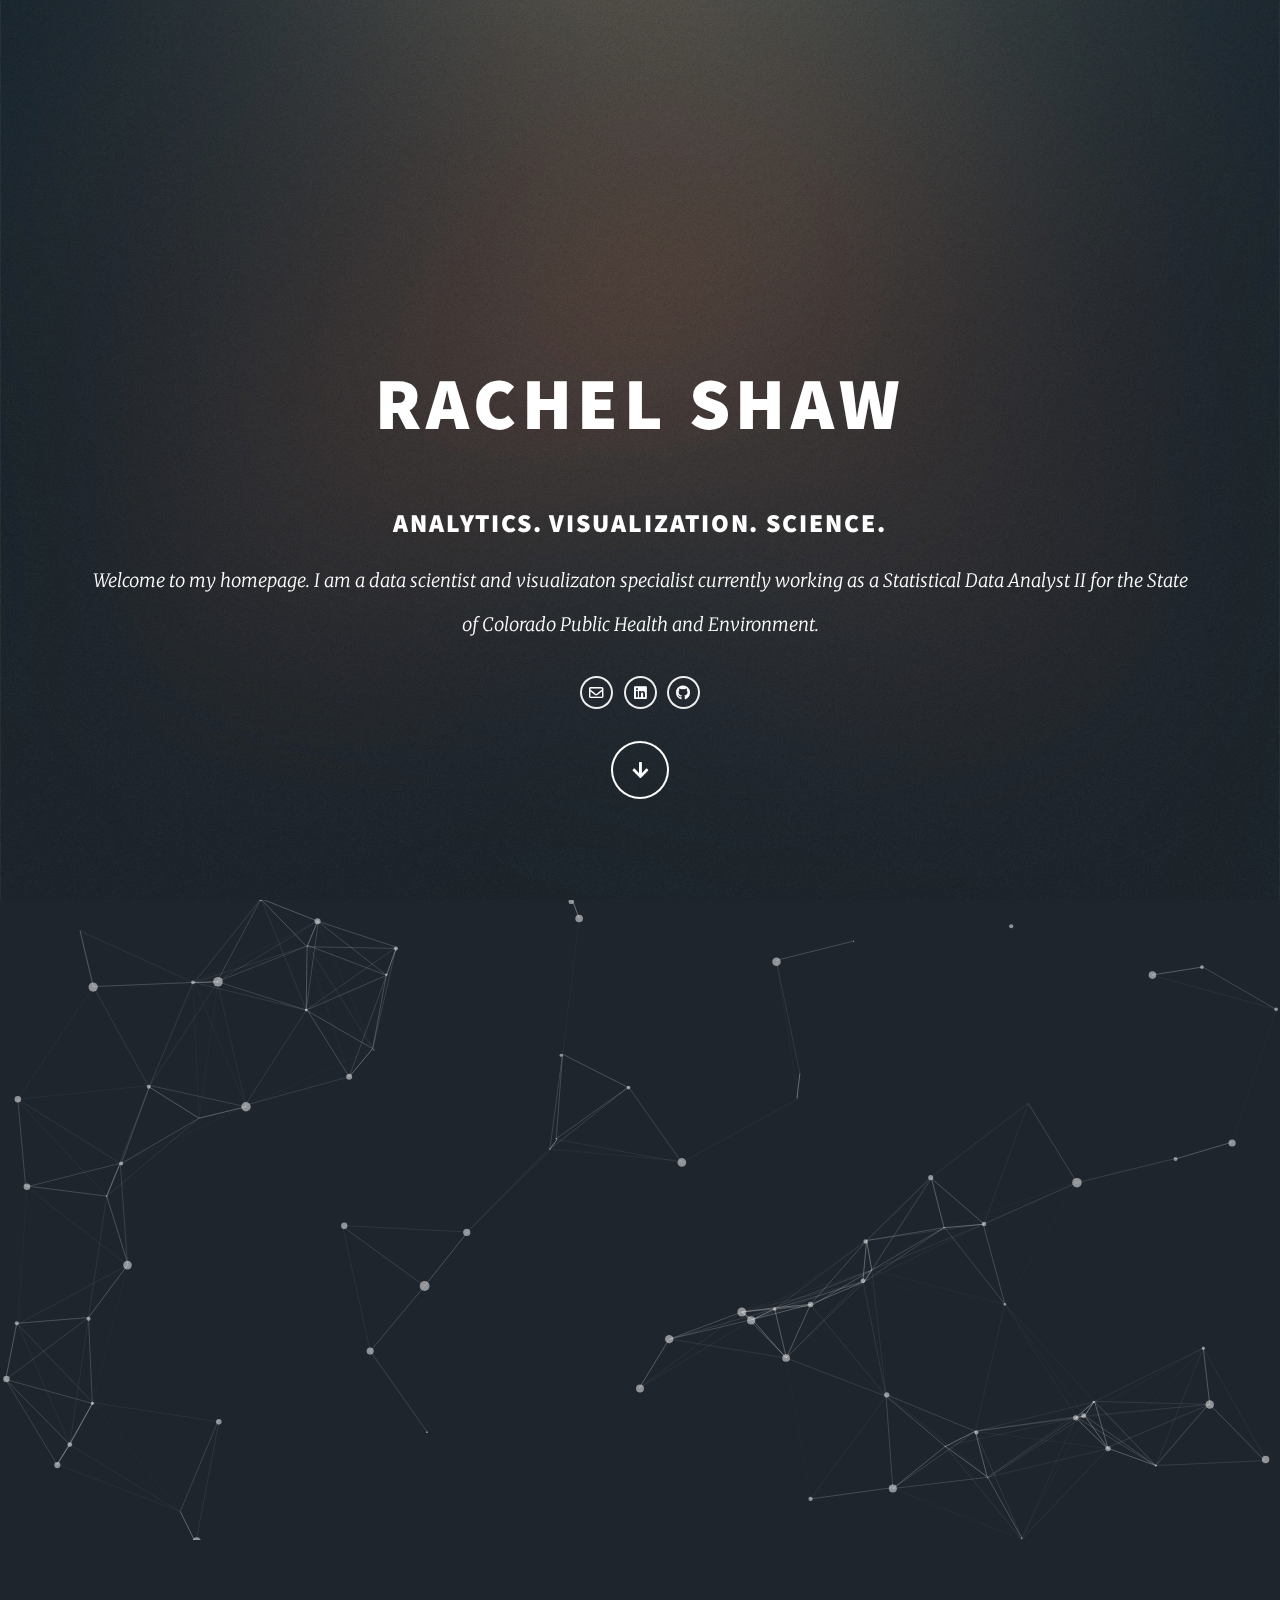
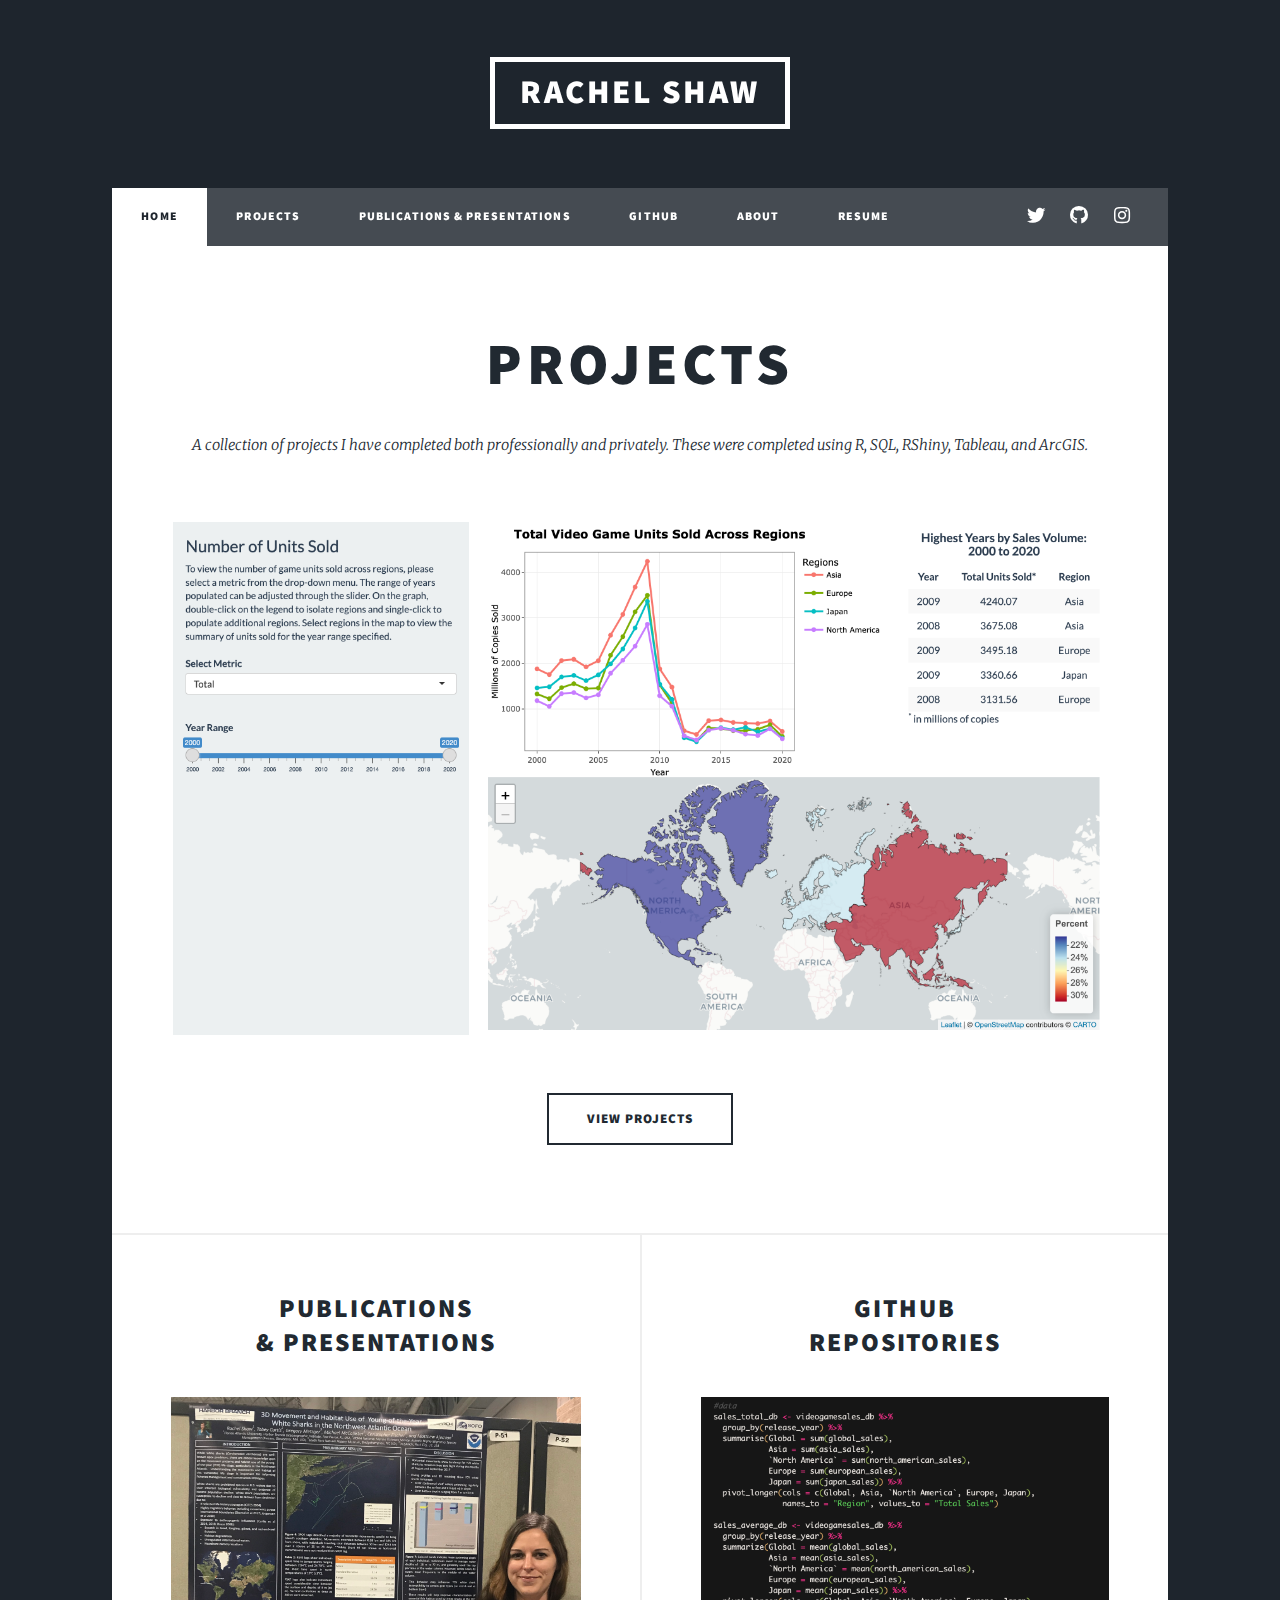
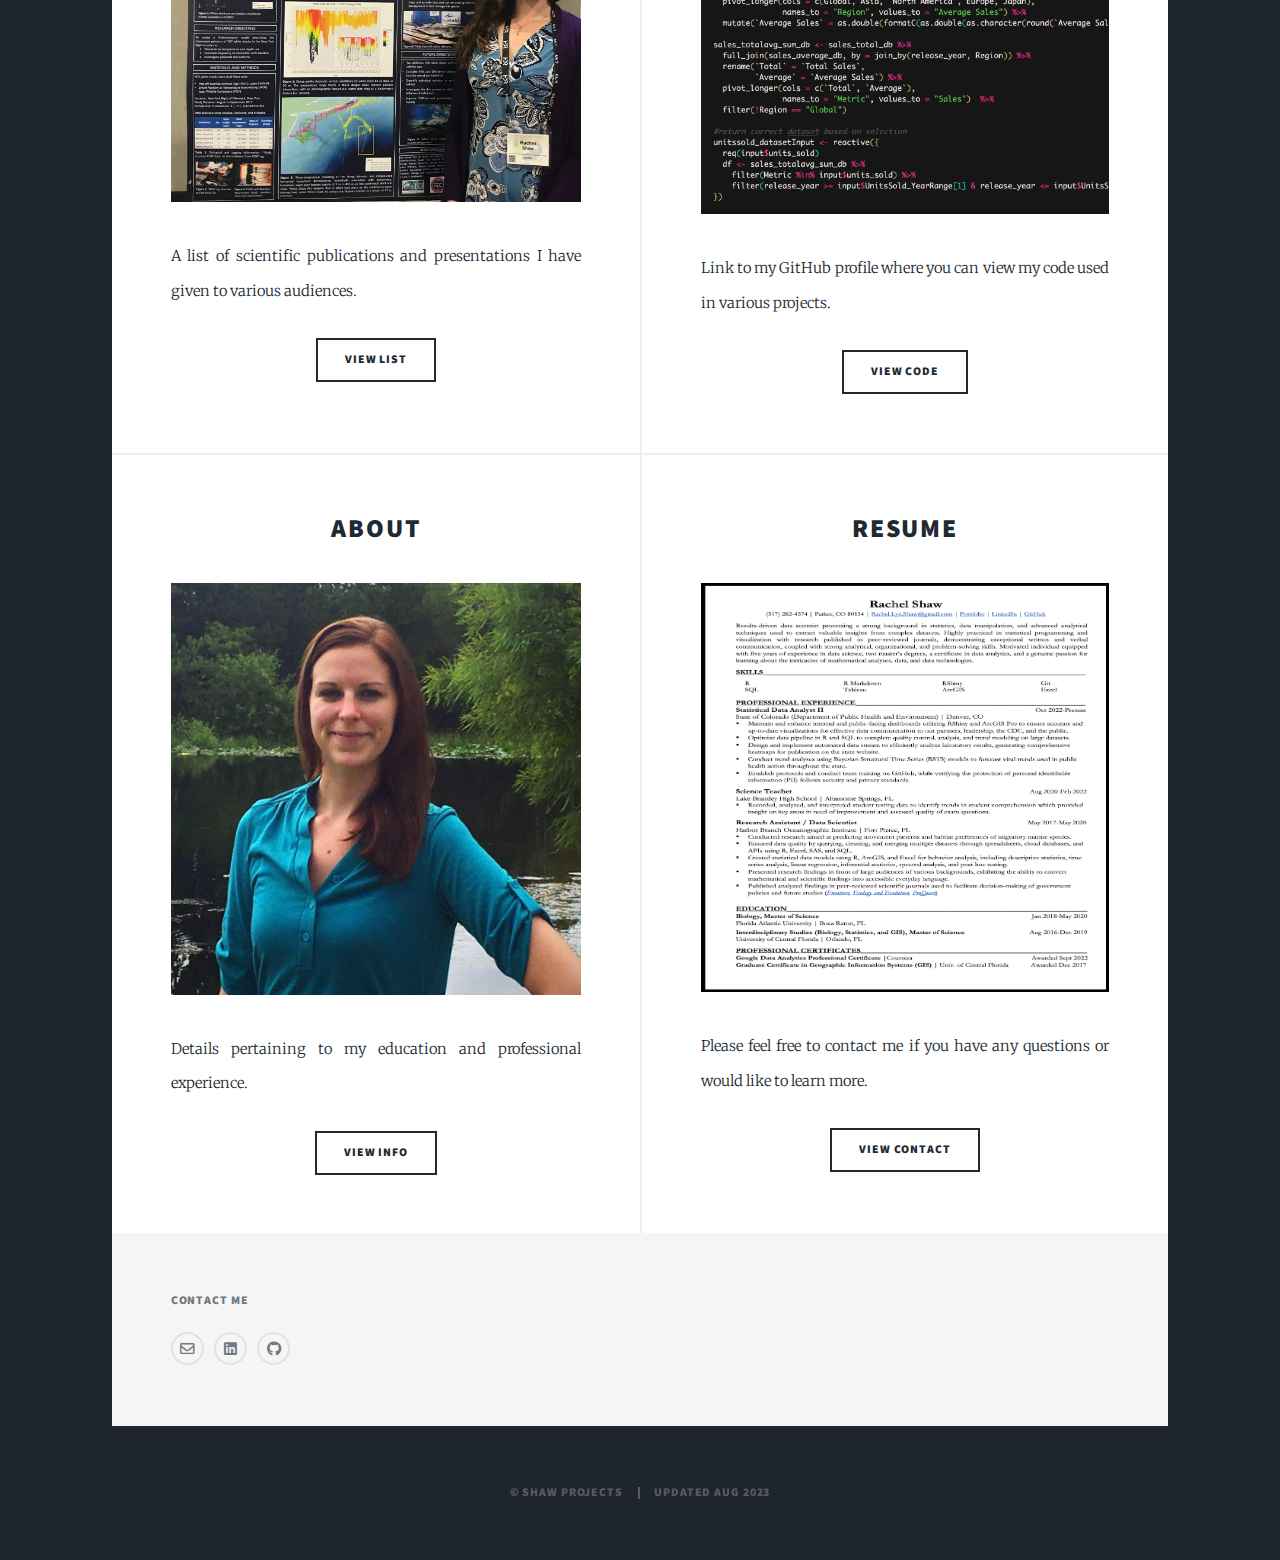
==== index.html @ 520d94f5 "added projects page" ====
<!DOCTYPE HTML>
<!--
	Template used: 
	Massively by HTML5 UP
	html5up.net | @ajlkn
	Free for personal and commercial use under the CCA 3.0 license (html5up.net/license)
-->
<html>
	<head>
		<title>Shaw Projects Home</title>
		<meta charset="utf-8" />
		<meta name="viewport" content="width=device-width, initial-scale=1, user-scalable=no" />
		<link rel="stylesheet" href="assets/css/main.css" />
		<!-- <link rel="stylesheet" href="assets/css/style.css">  -->
		<noscript><link rel="stylesheet" href="assets/css/noscript.css" /></noscript>
	</head>
	<body class="is-preload">

		<!-- Wrapper -->
			<div id="wrapper" class="fade-in">

				<!-- Intro -->
				<!-- <header class="masthead"> -->
					<div id="particles-js">
					<div id="intro">
						<h1>Rachel Shaw</h1><br />
						<h2>Analytics. Visualization. Science.</h2>
						<p>Welcome to my homepage. I am a data scientist and visualizaton specialist currently working as a Statistical Data Analyst II for the State of Colorado Public Health and Environment.</p>
						<section>
							<ul class="icons alt">
								<li><a href="mailto: rachel.lyn.shaw@gmail.com" class="icon fa-envelope"><span class="label">Email</span></a></li>
								<li><a href="https://www.linkedin.com/in/rachel-shaw/" class="icon brands alt fa-linkedin"><span class="label">LinkedIn</span></a></li>
								<li><a href="https://github.com/rachel-shaw" class="icon brands alt fa-github"><span class="label">GitHub</span></a></li>
							</ul>
						</section>
						
						<ul class="actions">
							<li><a href="#header" class="button icon solid solo fa-arrow-down scrolly">Continue</a></li>
						</ul>
					</div>	

					<script src="assets/js/particles.js"></script>
					<script src="assets/js/app.js"></script>
				<!-- </header> -->

				<!-- Header -->
				<header id="header">
					<a href="index.html" class="logo">Rachel Shaw</a>
				</header>

				<!-- Nav -->
				<nav id="nav">
					<ul class="links">
						<li class="active"><a href="index.html">Home</a></li>
						<li><a href="Projects.html">Projects</a></li>
						<li><a href="Publications_Presentations.html">Publications & Presentations</a></li>
						<li><a href="GitHub.html">GitHub</a></li>
						<li><a href="About.html">About</a></li>
						<li><a href="Resume.html">Resume</a></li>					</ul>
					<ul class="icons">
						<li><a href="#" class="icon brands fa-twitter"><span class="label">LinkedIn</span></a></li>
						<li><a href="#" class="icon brands fa-github"><span class="label">GitHub</span></a></li>
						<li><a href="#" class="icon brands fa-instagram"><span class="label">Email</span></a></li>
					</ul>
				</nav>

				<!-- Main -->
					<div id="main">

						<!-- Featured Post -->
						<article class="post featured">
							<header class="major">
								<h2><a href="Projects.html">Projects<br />
								</a></h2>
								<p>A collection of projects I have completed both professionally and privately. These were completed using R, SQL, RShiny, Tableau, and ArcGIS.</p>
							</header>
							<a href="Projects.html" class="image main"><img src="images/dashboardexample.png" alt="" /></a>
							<ul class="actions special">
								<li><a href="Projects.html" class="button large">View Projects </a></li>
							</ul>
						</article>

						<!-- Posts -->
							<section class="posts">
								<article>
									<header>
										<h2><a href="Publications_Presentations.html">Publications<br />
										& Presentations </a></h2>
									</header>
									<a href="Publications_Presentations.html" class="image fit"><img src="images/Rachel Shaw_AFS 2018.jpg" alt="" /></a>
									<p>A list of scientific publications and presentations I have given to various audiences.</p>
									<ul class="actions special">
										<li><a href="Publications_Presentations.html" class="button">View List </a></li>
									</ul>
								</article>
								<article>
									<header>
										<h2><a href="https://github.com/rachel-shaw">GitHub<br />
										Repositories</a></h2>
									</header>
									<a href="https://github.com/rachel-shaw" class="image fit"><img src="images/Rcode_screenshot.png" alt="" /></a>
									<p>Link to my GitHub profile where you can view my code used in various projects.</p>
									<ul class="actions special">
										<li><a href="https://github.com/rachel-shaw" class="button">View Code</a></li>
									</ul>
								</article>
								<article>
									<header>
										<h2><a href="About.html">About<br />
										</a></h2>
									</header>
									<a href="About.html" class="image fit"><img src="images/RachelShaw_image.jpg" alt="" /></a>
									<p>Details pertaining to my education and professional experience.</p>
									<ul class="actions special">
										<li><a href="About.html" class="button">View Info</a></li>
									</ul>
								</article>
								<article>
									<header>
										<h2><a href="Resume.html">Resume<br />
										</a></h2>
									</header>
									<a href="Resume.html" class="image fit"><img src="images/resumeimage.png" alt="" /></a>
									<p>Please feel free to contact me if you have any questions or would like to learn more.</p>
									<ul class="actions special">
										<li><a href="Resume.html" class="button">View Contact</a></li>
									</ul>
								</article>
							</section>

					</div>

				<!-- Footer -->
					<footer id="footer">
							<section>
								<h3>Contact Me </h3>
								<ul class="icons alt">
									<li><a href="mailto: rachel.lyn.shaw@gmail.com" class="icon fa-envelope"><span class="label">Email</span></a></li>
									<li><a href="https://www.linkedin.com/in/rachel-shaw/" class="icon brands alt fa-linkedin"><span class="label">LinkedIn</span></a></li>
									<li><a href="https://github.com/rachel-shaw" class="icon brands alt fa-github"><span class="label">GitHub</span></a></li>
								</ul>
							</section>
						</section>
					</footer>

				<!-- Copyright -->
					<div id="copyright">
						<ul><li>&copy; Shaw Projects </li><li> Updated Aug 2023</a></li></ul>
					</div>

			</div>

		<!-- Scripts -->
			<script src="assets/js/jquery.min.js"></script>
			<script src="assets/js/jquery.scrollex.min.js"></script>
			<script src="assets/js/jquery.scrolly.min.js"></script>
			<script src="assets/js/browser.min.js"></script>
			<script src="assets/js/breakpoints.min.js"></script>
			<script src="assets/js/util.js"></script>
			<script src="assets/js/main.js"></script>

	</body>
</html>
---- assets/css/main.css ----
@import url(fontawesome-all.min.css);
@import url("https://fonts.googleapis.com/css?family=Merriweather:300,700,300italic,700italic|Source+Sans+Pro:900");

/*
	Massively by HTML5 UP
	html5up.net | @ajlkn
	Free for personal and commercial use under the CCA 3.0 license (html5up.net/license)
*/

html, body, div, span, applet, object,
iframe, h1, h2, h3, h4, h5, h6, p, blockquote,
pre, a, abbr, acronym, address, big, cite,
code, del, dfn, em, img, ins, kbd, q, s, samp,
small, strike, strong, sub, sup, tt, var, b,
u, i, center, dl, dt, dd, ol, ul, li, fieldset,
form, label, legend, table, caption, tbody,
tfoot, thead, tr, th, td, article, aside,
canvas, details, embed, figure, figcaption,
footer, header, hgroup, menu, nav, output, ruby,
section, summary, time, mark, audio, video {
	margin: 0;
	padding: 0;
	border: 0;
	font-size: 100%;
	font: inherit;
	vertical-align: baseline;}

article, aside, details, figcaption, figure,
footer, header, hgroup, menu, nav, section {
	display: block;}

body {
	line-height: 1;
}

ol, ul {
	list-style: none;
}

blockquote, q {
	quotes: none;
}

	blockquote:before, blockquote:after, q:before, q:after {
		content: '';
		content: none;
	}

table {
	border-collapse: collapse;
	border-spacing: 0;
}

body {
	-webkit-text-size-adjust: none;
}

mark {
	background-color: transparent;
	color: inherit;
}

input::-moz-focus-inner {
	border: 0;
	padding: 0;
}

input, select, textarea {
	-moz-appearance: none;
	-webkit-appearance: none;
	-ms-appearance: none;
	appearance: none;
}

/* Basic */

	@-ms-viewport {
		width: device-width;
	}

	body {
		-ms-overflow-style: scrollbar;
	}

	@media screen and (max-width: 480px) {

		html, body {
			min-width: 320px;
		}

	}

	html {
		box-sizing: border-box;
	}

	*, *:before, *:after {
		box-sizing: inherit;
	}

	body {
		background-color: #1e252d;
	}

		body.is-preload *, body.is-preload *:before, body.is-preload *:after {
			-moz-animation: none !important;
			-webkit-animation: none !important;
			-ms-animation: none !important;
			animation: none !important;
			-moz-transition: none !important;
			-webkit-transition: none !important;
			-ms-transition: none !important;
			transition: none !important;
		}

/* Type */

	html {
		font-size: 16pt;
	}

		@media screen and (max-width: 1680px) {

			html {
				font-size: 12pt;
			}

		}

		@media screen and (max-width: 1280px) {

			html {
				font-size: 11pt;
			}

		}

		@media screen and (max-width: 360px) {

			html {
				font-size: 10pt;
			}

		}

	body {
		color: #212931;
	}

	body, input, select, textarea {
		font-family: "Merriweather", Georgia, serif;
		font-weight: 300;
		font-size: 1rem;
		line-height: 2.375;
	}

	a {
		-moz-transition: color 0.2s ease-in-out, background-color 0.2s ease-in-out, border-color 0.2s ease-in-out, box-shadow 0.2s ease-in-out;
		-webkit-transition: color 0.2s ease-in-out, background-color 0.2s ease-in-out, border-color 0.2s ease-in-out, box-shadow 0.2s ease-in-out;
		-ms-transition: color 0.2s ease-in-out, background-color 0.2s ease-in-out, border-color 0.2s ease-in-out, box-shadow 0.2s ease-in-out;
		transition: color 0.2s ease-in-out, background-color 0.2s ease-in-out, border-color 0.2s ease-in-out, box-shadow 0.2s ease-in-out;
		border-bottom: dotted 1px;
		text-decoration: none;
	}

		a:hover {
			border-bottom-color: transparent;
		}

	strong, b {
		font-weight: 600;
	}

	em, i {
		font-style: italic;
	}

	p {
		text-align: justify;
		margin: 0 0 2rem 0;
	}

	h1, h2, h3, h4, h5, h6 {
		font-family: "Source Sans Pro", Helvetica, sans-serif;
		font-weight: 900;
		line-height: 1.5;
		letter-spacing: 0.075em;
		text-transform: uppercase;
		margin: 0 0 1rem 0;
	}

		h1 a, h2 a, h3 a, h4 a, h5 a, h6 a {
			border-bottom: 0;
			color: inherit;
			text-decoration: none;
		}

	h1 {
		font-size: 4rem;
		line-height: 1.1;
		margin: 0 0 2rem 0;
	}

	h2 {
		font-size: 1.75rem;
		line-height: 1.3;
		margin: 0 0 1.5rem 0;
	}

	h3 {
		font-size: 1.25rem;
		margin: 0 0 1.5rem 0;
	}

	h4 {
		font-size: 1rem;
	}

	h5 {
		font-size: 0.9rem;
	}

	h6 {
		font-size: 0.8rem;
	}

	sub {
		font-size: 0.8rem;
		position: relative;
		top: 0.5rem;
	}

	sup {
		font-size: 0.8rem;
		position: relative;
		top: -0.5rem;
	}

	blockquote {
		border-left: solid 4px;
		font-style: italic;
		margin: 0 0 2rem 0;
		padding: 0.5rem 0 0.5rem 2rem;
	}

	code {
		border: solid 2px;
		font-family: "Courier New", monospace;
		font-size: 0.9rem;
		margin: 0 0.25rem;
		padding: 0.25rem 0.65rem;
	}

	pre {
		-webkit-overflow-scrolling: touch;
		font-family: "Courier New", monospace;
		font-size: 0.9rem;
		margin: 0 0 2rem 0;
	}

		pre code {
			display: block;
			line-height: 1.75;
			padding: 1rem 1.5rem;
			overflow-x: auto;
		}

	hr {
		border: 0;
		border-bottom: solid 2px;
		margin: 3rem 0;
	}

		hr.major {
			margin: 5rem 0;
		}

	.align-left {
		text-align: left;
	}

	.align-center {
		text-align: center;
	}

	.align-right {
		text-align: right;
	}

	input, select, textarea {
		color: #212931;
	}

	a {
		color: #212931;
		border-bottom-color: rgba(33, 41, 49, 0.5);
	}

		a:hover {
			border-bottom-color: transparent;
			color: #18bfef !important;
		}

	strong, b {
		color: #212931;
	}

	h1, h2, h3, h4, h5, h6 {
		color: #212931;
	}

	blockquote {
		border-left-color: #eeeeee;
	}

	code {
		background: rgba(220, 220, 220, 0.25);
		border-color: #eeeeee;
	}

	hr {
		border-bottom-color: #eeeeee;
	}

/* Row */

	.row {
		display: flex;
		flex-wrap: wrap;
		box-sizing: border-box;
		align-items: stretch;
	}

		.row > * {
			box-sizing: border-box;
		}

		.row.gtr-uniform > * > :last-child {
			margin-bottom: 0;
		}

		.row.aln-left {
			justify-content: flex-start;
		}

		.row.aln-center {
			justify-content: center;
		}

		.row.aln-right {
			justify-content: flex-end;
		}

		.row.aln-top {
			align-items: flex-start;
		}

		.row.aln-middle {
			align-items: center;
		}

		.row.aln-bottom {
			align-items: flex-end;
		}

		.row > .imp {
			order: -1;
		}

		.row > .col-1 {
			width: 8.33333%;
		}

		.row > .off-1 {
			margin-left: 8.33333%;
		}

		.row > .col-2 {
			width: 16.66667%;
		}

		.row > .off-2 {
			margin-left: 16.66667%;
		}

		.row > .col-3 {
			width: 25%;
		}

		.row > .off-3 {
			margin-left: 25%;
		}

		.row > .col-4 {
			width: 33.33333%;
		}

		.row > .off-4 {
			margin-left: 33.33333%;
		}

		.row > .col-5 {
			width: 41.66667%;
		}

		.row > .off-5 {
			margin-left: 41.66667%;
		}

		.row > .col-6 {
			width: 50%;
		}

		.row > .off-6 {
			margin-left: 50%;
		}

		.row > .col-7 {
			width: 58.33333%;
		}

		.row > .off-7 {
			margin-left: 58.33333%;
		}

		.row > .col-8 {
			width: 66.66667%;
		}

		.row > .off-8 {
			margin-left: 66.66667%;
		}

		.row > .col-9 {
			width: 75%;
		}

		.row > .off-9 {
			margin-left: 75%;
		}

		.row > .col-10 {
			width: 83.33333%;
		}

		.row > .off-10 {
			margin-left: 83.33333%;
		}

		.row > .col-11 {
			width: 91.66667%;
		}

		.row > .off-11 {
			margin-left: 91.66667%;
		}

		.row > .col-12 {
			width: 100%;
		}

		.row > .off-12 {
			margin-left: 100%;
		}

		.row.gtr-0 {
			margin-top: 0;
			margin-left: 0rem;
		}

			.row.gtr-0 > * {
				padding: 0 0 0 0rem;
			}

			.row.gtr-0.gtr-uniform {
				margin-top: 0rem;
			}

				.row.gtr-0.gtr-uniform > * {
					padding-top: 0rem;
				}

		.row.gtr-25 {
			margin-top: 0;
			margin-left: -0.375rem;
		}

			.row.gtr-25 > * {
				padding: 0 0 0 0.375rem;
			}

			.row.gtr-25.gtr-uniform {
				margin-top: -0.375rem;
			}

				.row.gtr-25.gtr-uniform > * {
					padding-top: 0.375rem;
				}

		.row.gtr-50 {
			margin-top: 0;
			margin-left: -0.75rem;
		}

			.row.gtr-50 > * {
				padding: 0 0 0 0.75rem;
			}

			.row.gtr-50.gtr-uniform {
				margin-top: -0.75rem;
			}

				.row.gtr-50.gtr-uniform > * {
					padding-top: 0.75rem;
				}

		.row {
			margin-top: 0;
			margin-left: -1.5rem;
		}

			.row > * {
				padding: 0 0 0 1.5rem;
			}

			.row.gtr-uniform {
				margin-top: -1.5rem;
			}

				.row.gtr-uniform > * {
					padding-top: 1.5rem;
				}

		.row.gtr-150 {
			margin-top: 0;
			margin-left: -2.25rem;
		}

			.row.gtr-150 > * {
				padding: 0 0 0 2.25rem;
			}

			.row.gtr-150.gtr-uniform {
				margin-top: -2.25rem;
			}

				.row.gtr-150.gtr-uniform > * {
					padding-top: 2.25rem;
				}

		.row.gtr-200 {
			margin-top: 0;
			margin-left: -3rem;
		}

			.row.gtr-200 > * {
				padding: 0 0 0 3rem;
			}

			.row.gtr-200.gtr-uniform {
				margin-top: -3rem;
			}

				.row.gtr-200.gtr-uniform > * {
					padding-top: 3rem;
				}

		@media screen and (max-width: 1680px) {

			.row {
				display: flex;
				flex-wrap: wrap;
				box-sizing: border-box;
				align-items: stretch;
			}

				.row > * {
					box-sizing: border-box;
				}

				.row.gtr-uniform > * > :last-child {
					margin-bottom: 0;
				}

				.row.aln-left {
					justify-content: flex-start;
				}

				.row.aln-center {
					justify-content: center;
				}

				.row.aln-right {
					justify-content: flex-end;
				}

				.row.aln-top {
					align-items: flex-start;
				}

				.row.aln-middle {
					align-items: center;
				}

				.row.aln-bottom {
					align-items: flex-end;
				}

				.row > .imp-xlarge {
					order: -1;
				}

				.row > .col-1-xlarge {
					width: 8.33333%;
				}

				.row > .off-1-xlarge {
					margin-left: 8.33333%;
				}

				.row > .col-2-xlarge {
					width: 16.66667%;
				}

				.row > .off-2-xlarge {
					margin-left: 16.66667%;
				}

				.row > .col-3-xlarge {
					width: 25%;
				}

				.row > .off-3-xlarge {
					margin-left: 25%;
				}

				.row > .col-4-xlarge {
					width: 33.33333%;
				}

				.row > .off-4-xlarge {
					margin-left: 33.33333%;
				}

				.row > .col-5-xlarge {
					width: 41.66667%;
				}

				.row > .off-5-xlarge {
					margin-left: 41.66667%;
				}

				.row > .col-6-xlarge {
					width: 50%;
				}

				.row > .off-6-xlarge {
					margin-left: 50%;
				}

				.row > .col-7-xlarge {
					width: 58.33333%;
				}

				.row > .off-7-xlarge {
					margin-left: 58.33333%;
				}

				.row > .col-8-xlarge {
					width: 66.66667%;
				}

				.row > .off-8-xlarge {
					margin-left: 66.66667%;
				}

				.row > .col-9-xlarge {
					width: 75%;
				}

				.row > .off-9-xlarge {
					margin-left: 75%;
				}

				.row > .col-10-xlarge {
					width: 83.33333%;
				}

				.row > .off-10-xlarge {
					margin-left: 83.33333%;
				}

				.row > .col-11-xlarge {
					width: 91.66667%;
				}

				.row > .off-11-xlarge {
					margin-left: 91.66667%;
				}

				.row > .col-12-xlarge {
					width: 100%;
				}

				.row > .off-12-xlarge {
					margin-left: 100%;
				}

				.row.gtr-0 {
					margin-top: 0;
					margin-left: 0rem;
				}

					.row.gtr-0 > * {
						padding: 0 0 0 0rem;
					}

					.row.gtr-0.gtr-uniform {
						margin-top: 0rem;
					}

						.row.gtr-0.gtr-uniform > * {
							padding-top: 0rem;
						}

				.row.gtr-25 {
					margin-top: 0;
					margin-left: -0.375rem;
				}

					.row.gtr-25 > * {
						padding: 0 0 0 0.375rem;
					}

					.row.gtr-25.gtr-uniform {
						margin-top: -0.375rem;
					}

						.row.gtr-25.gtr-uniform > * {
							padding-top: 0.375rem;
						}

				.row.gtr-50 {
					margin-top: 0;
					margin-left: -0.75rem;
				}

					.row.gtr-50 > * {
						padding: 0 0 0 0.75rem;
					}

					.row.gtr-50.gtr-uniform {
						margin-top: -0.75rem;
					}

						.row.gtr-50.gtr-uniform > * {
							padding-top: 0.75rem;
						}

				.row {
					margin-top: 0;
					margin-left: -1.5rem;
				}

					.row > * {
						padding: 0 0 0 1.5rem;
					}

					.row.gtr-uniform {
						margin-top: -1.5rem;
					}

						.row.gtr-uniform > * {
							padding-top: 1.5rem;
						}

				.row.gtr-150 {
					margin-top: 0;
					margin-left: -2.25rem;
				}

					.row.gtr-150 > * {
						padding: 0 0 0 2.25rem;
					}

					.row.gtr-150.gtr-uniform {
						margin-top: -2.25rem;
					}

						.row.gtr-150.gtr-uniform > * {
							padding-top: 2.25rem;
						}

				.row.gtr-200 {
					margin-top: 0;
					margin-left: -3rem;
				}

					.row.gtr-200 > * {
						padding: 0 0 0 3rem;
					}

					.row.gtr-200.gtr-uniform {
						margin-top: -3rem;
					}

						.row.gtr-200.gtr-uniform > * {
							padding-top: 3rem;
						}

		}

		@media screen and (max-width: 1280px) {

			.row {
				display: flex;
				flex-wrap: wrap;
				box-sizing: border-box;
				align-items: stretch;
			}

				.row > * {
					box-sizing: border-box;
				}

				.row.gtr-uniform > * > :last-child {
					margin-bottom: 0;
				}

				.row.aln-left {
					justify-content: flex-start;
				}

				.row.aln-center {
					justify-content: center;
				}

				.row.aln-right {
					justify-content: flex-end;
				}

				.row.aln-top {
					align-items: flex-start;
				}

				.row.aln-middle {
					align-items: center;
				}

				.row.aln-bottom {
					align-items: flex-end;
				}

				.row > .imp-large {
					order: -1;
				}

				.row > .col-1-large {
					width: 8.33333%;
				}

				.row > .off-1-large {
					margin-left: 8.33333%;
				}

				.row > .col-2-large {
					width: 16.66667%;
				}

				.row > .off-2-large {
					margin-left: 16.66667%;
				}

				.row > .col-3-large {
					width: 25%;
				}

				.row > .off-3-large {
					margin-left: 25%;
				}

				.row > .col-4-large {
					width: 33.33333%;
				}

				.row > .off-4-large {
					margin-left: 33.33333%;
				}

				.row > .col-5-large {
					width: 41.66667%;
				}

				.row > .off-5-large {
					margin-left: 41.66667%;
				}

				.row > .col-6-large {
					width: 50%;
				}

				.row > .off-6-large {
					margin-left: 50%;
				}

				.row > .col-7-large {
					width: 58.33333%;
				}

				.row > .off-7-large {
					margin-left: 58.33333%;
				}

				.row > .col-8-large {
					width: 66.66667%;
				}

				.row > .off-8-large {
					margin-left: 66.66667%;
				}

				.row > .col-9-large {
					width: 75%;
				}

				.row > .off-9-large {
					margin-left: 75%;
				}

				.row > .col-10-large {
					width: 83.33333%;
				}

				.row > .off-10-large {
					margin-left: 83.33333%;
				}

				.row > .col-11-large {
					width: 91.66667%;
				}

				.row > .off-11-large {
					margin-left: 91.66667%;
				}

				.row > .col-12-large {
					width: 100%;
				}

				.row > .off-12-large {
					margin-left: 100%;
				}

				.row.gtr-0 {
					margin-top: 0;
					margin-left: 0rem;
				}

					.row.gtr-0 > * {
						padding: 0 0 0 0rem;
					}

					.row.gtr-0.gtr-uniform {
						margin-top: 0rem;
					}

						.row.gtr-0.gtr-uniform > * {
							padding-top: 0rem;
						}

				.row.gtr-25 {
					margin-top: 0;
					margin-left: -0.375rem;
				}

					.row.gtr-25 > * {
						padding: 0 0 0 0.375rem;
					}

					.row.gtr-25.gtr-uniform {
						margin-top: -0.375rem;
					}

						.row.gtr-25.gtr-uniform > * {
							padding-top: 0.375rem;
						}

				.row.gtr-50 {
					margin-top: 0;
					margin-left: -0.75rem;
				}

					.row.gtr-50 > * {
						padding: 0 0 0 0.75rem;
					}

					.row.gtr-50.gtr-uniform {
						margin-top: -0.75rem;
					}

						.row.gtr-50.gtr-uniform > * {
							padding-top: 0.75rem;
						}

				.row {
					margin-top: 0;
					margin-left: -1.5rem;
				}

					.row > * {
						padding: 0 0 0 1.5rem;
					}

					.row.gtr-uniform {
						margin-top: -1.5rem;
					}

						.row.gtr-uniform > * {
							padding-top: 1.5rem;
						}

				.row.gtr-150 {
					margin-top: 0;
					margin-left: -2.25rem;
				}

					.row.gtr-150 > * {
						padding: 0 0 0 2.25rem;
					}

					.row.gtr-150.gtr-uniform {
						margin-top: -2.25rem;
					}

						.row.gtr-150.gtr-uniform > * {
							padding-top: 2.25rem;
						}

				.row.gtr-200 {
					margin-top: 0;
					margin-left: -3rem;
				}

					.row.gtr-200 > * {
						padding: 0 0 0 3rem;
					}

					.row.gtr-200.gtr-uniform {
						margin-top: -3rem;
					}

						.row.gtr-200.gtr-uniform > * {
							padding-top: 3rem;
						}

		}

		@media screen and (max-width: 980px) {

			.row {
				display: flex;
				flex-wrap: wrap;
				box-sizing: border-box;
				align-items: stretch;
			}

				.row > * {
					box-sizing: border-box;
				}

				.row.gtr-uniform > * > :last-child {
					margin-bottom: 0;
				}

				.row.aln-left {
					justify-content: flex-start;
				}

				.row.aln-center {
					justify-content: center;
				}

				.row.aln-right {
					justify-content: flex-end;
				}

				.row.aln-top {
					align-items: flex-start;
				}

				.row.aln-middle {
					align-items: center;
				}

				.row.aln-bottom {
					align-items: flex-end;
				}

				.row > .imp-medium {
					order: -1;
				}

				.row > .col-1-medium {
					width: 8.33333%;
				}

				.row > .off-1-medium {
					margin-left: 8.33333%;
				}

				.row > .col-2-medium {
					width: 16.66667%;
				}

				.row > .off-2-medium {
					margin-left: 16.66667%;
				}

				.row > .col-3-medium {
					width: 25%;
				}

				.row > .off-3-medium {
					margin-left: 25%;
				}

				.row > .col-4-medium {
					width: 33.33333%;
				}

				.row > .off-4-medium {
					margin-left: 33.33333%;
				}

				.row > .col-5-medium {
					width: 41.66667%;
				}

				.row > .off-5-medium {
					margin-left: 41.66667%;
				}

				.row > .col-6-medium {
					width: 50%;
				}

				.row > .off-6-medium {
					margin-left: 50%;
				}

				.row > .col-7-medium {
					width: 58.33333%;
				}

				.row > .off-7-medium {
					margin-left: 58.33333%;
				}

				.row > .col-8-medium {
					width: 66.66667%;
				}

				.row > .off-8-medium {
					margin-left: 66.66667%;
				}

				.row > .col-9-medium {
					width: 75%;
				}

				.row > .off-9-medium {
					margin-left: 75%;
				}

				.row > .col-10-medium {
					width: 83.33333%;
				}

				.row > .off-10-medium {
					margin-left: 83.33333%;
				}

				.row > .col-11-medium {
					width: 91.66667%;
				}

				.row > .off-11-medium {
					margin-left: 91.66667%;
				}

				.row > .col-12-medium {
					width: 100%;
				}

				.row > .off-12-medium {
					margin-left: 100%;
				}

				.row.gtr-0 {
					margin-top: 0;
					margin-left: 0rem;
				}

					.row.gtr-0 > * {
						padding: 0 0 0 0rem;
					}

					.row.gtr-0.gtr-uniform {
						margin-top: 0rem;
					}

						.row.gtr-0.gtr-uniform > * {
							padding-top: 0rem;
						}

				.row.gtr-25 {
					margin-top: 0;
					margin-left: -0.375rem;
				}

					.row.gtr-25 > * {
						padding: 0 0 0 0.375rem;
					}

					.row.gtr-25.gtr-uniform {
						margin-top: -0.375rem;
					}

						.row.gtr-25.gtr-uniform > * {
							padding-top: 0.375rem;
						}

				.row.gtr-50 {
					margin-top: 0;
					margin-left: -0.75rem;
				}

					.row.gtr-50 > * {
						padding: 0 0 0 0.75rem;
					}

					.row.gtr-50.gtr-uniform {
						margin-top: -0.75rem;
					}

						.row.gtr-50.gtr-uniform > * {
							padding-top: 0.75rem;
						}

				.row {
					margin-top: 0;
					margin-left: -1.5rem;
				}

					.row > * {
						padding: 0 0 0 1.5rem;
					}

					.row.gtr-uniform {
						margin-top: -1.5rem;
					}

						.row.gtr-uniform > * {
							padding-top: 1.5rem;
						}

				.row.gtr-150 {
					margin-top: 0;
					margin-left: -2.25rem;
				}

					.row.gtr-150 > * {
						padding: 0 0 0 2.25rem;
					}

					.row.gtr-150.gtr-uniform {
						margin-top: -2.25rem;
					}

						.row.gtr-150.gtr-uniform > * {
							padding-top: 2.25rem;
						}

				.row.gtr-200 {
					margin-top: 0;
					margin-left: -3rem;
				}

					.row.gtr-200 > * {
						padding: 0 0 0 3rem;
					}

					.row.gtr-200.gtr-uniform {
						margin-top: -3rem;
					}

						.row.gtr-200.gtr-uniform > * {
							padding-top: 3rem;
						}

		}

		@media screen and (max-width: 736px) {

			.row {
				display: flex;
				flex-wrap: wrap;
				box-sizing: border-box;
				align-items: stretch;
			}

				.row > * {
					box-sizing: border-box;
				}

				.row.gtr-uniform > * > :last-child {
					margin-bottom: 0;
				}

				.row.aln-left {
					justify-content: flex-start;
				}

				.row.aln-center {
					justify-content: center;
				}

				.row.aln-right {
					justify-content: flex-end;
				}

				.row.aln-top {
					align-items: flex-start;
				}

				.row.aln-middle {
					align-items: center;
				}

				.row.aln-bottom {
					align-items: flex-end;
				}

				.row > .imp-small {
					order: -1;
				}

				.row > .col-1-small {
					width: 8.33333%;
				}

				.row > .off-1-small {
					margin-left: 8.33333%;
				}

				.row > .col-2-small {
					width: 16.66667%;
				}

				.row > .off-2-small {
					margin-left: 16.66667%;
				}

				.row > .col-3-small {
					width: 25%;
				}

				.row > .off-3-small {
					margin-left: 25%;
				}

				.row > .col-4-small {
					width: 33.33333%;
				}

				.row > .off-4-small {
					margin-left: 33.33333%;
				}

				.row > .col-5-small {
					width: 41.66667%;
				}

				.row > .off-5-small {
					margin-left: 41.66667%;
				}

				.row > .col-6-small {
					width: 50%;
				}

				.row > .off-6-small {
					margin-left: 50%;
				}

				.row > .col-7-small {
					width: 58.33333%;
				}

				.row > .off-7-small {
					margin-left: 58.33333%;
				}

				.row > .col-8-small {
					width: 66.66667%;
				}

				.row > .off-8-small {
					margin-left: 66.66667%;
				}

				.row > .col-9-small {
					width: 75%;
				}

				.row > .off-9-small {
					margin-left: 75%;
				}

				.row > .col-10-small {
					width: 83.33333%;
				}

				.row > .off-10-small {
					margin-left: 83.33333%;
				}

				.row > .col-11-small {
					width: 91.66667%;
				}

				.row > .off-11-small {
					margin-left: 91.66667%;
				}

				.row > .col-12-small {
					width: 100%;
				}

				.row > .off-12-small {
					margin-left: 100%;
				}

				.row.gtr-0 {
					margin-top: 0;
					margin-left: 0rem;
				}

					.row.gtr-0 > * {
						padding: 0 0 0 0rem;
					}

					.row.gtr-0.gtr-uniform {
						margin-top: 0rem;
					}

						.row.gtr-0.gtr-uniform > * {
							padding-top: 0rem;
						}

				.row.gtr-25 {
					margin-top: 0;
					margin-left: -0.375rem;
				}

					.row.gtr-25 > * {
						padding: 0 0 0 0.375rem;
					}

					.row.gtr-25.gtr-uniform {
						margin-top: -0.375rem;
					}

						.row.gtr-25.gtr-uniform > * {
							padding-top: 0.375rem;
						}

				.row.gtr-50 {
					margin-top: 0;
					margin-left: -0.75rem;
				}

					.row.gtr-50 > * {
						padding: 0 0 0 0.75rem;
					}

					.row.gtr-50.gtr-uniform {
						margin-top: -0.75rem;
					}

						.row.gtr-50.gtr-uniform > * {
							padding-top: 0.75rem;
						}

				.row {
					margin-top: 0;
					margin-left: -1.5rem;
				}

					.row > * {
						padding: 0 0 0 1.5rem;
					}

					.row.gtr-uniform {
						margin-top: -1.5rem;
					}

						.row.gtr-uniform > * {
							padding-top: 1.5rem;
						}

				.row.gtr-150 {
					margin-top: 0;
					margin-left: -2.25rem;
				}

					.row.gtr-150 > * {
						padding: 0 0 0 2.25rem;
					}

					.row.gtr-150.gtr-uniform {
						margin-top: -2.25rem;
					}

						.row.gtr-150.gtr-uniform > * {
							padding-top: 2.25rem;
						}

				.row.gtr-200 {
					margin-top: 0;
					margin-left: -3rem;
				}

					.row.gtr-200 > * {
						padding: 0 0 0 3rem;
					}

					.row.gtr-200.gtr-uniform {
						margin-top: -3rem;
					}

						.row.gtr-200.gtr-uniform > * {
							padding-top: 3rem;
						}

		}

		@media screen and (max-width: 480px) {

			.row {
				display: flex;
				flex-wrap: wrap;
				box-sizing: border-box;
				align-items: stretch;
			}

				.row > * {
					box-sizing: border-box;
				}

				.row.gtr-uniform > * > :last-child {
					margin-bottom: 0;
				}

				.row.aln-left {
					justify-content: flex-start;
				}

				.row.aln-center {
					justify-content: center;
				}

				.row.aln-right {
					justify-content: flex-end;
				}

				.row.aln-top {
					align-items: flex-start;
				}

				.row.aln-middle {
					align-items: center;
				}

				.row.aln-bottom {
					align-items: flex-end;
				}

				.row > .imp-xsmall {
					order: -1;
				}

				.row > .col-1-xsmall {
					width: 8.33333%;
				}

				.row > .off-1-xsmall {
					margin-left: 8.33333%;
				}

				.row > .col-2-xsmall {
					width: 16.66667%;
				}

				.row > .off-2-xsmall {
					margin-left: 16.66667%;
				}

				.row > .col-3-xsmall {
					width: 25%;
				}

				.row > .off-3-xsmall {
					margin-left: 25%;
				}

				.row > .col-4-xsmall {
					width: 33.33333%;
				}

				.row > .off-4-xsmall {
					margin-left: 33.33333%;
				}

				.row > .col-5-xsmall {
					width: 41.66667%;
				}

				.row > .off-5-xsmall {
					margin-left: 41.66667%;
				}

				.row > .col-6-xsmall {
					width: 50%;
				}

				.row > .off-6-xsmall {
					margin-left: 50%;
				}

				.row > .col-7-xsmall {
					width: 58.33333%;
				}

				.row > .off-7-xsmall {
					margin-left: 58.33333%;
				}

				.row > .col-8-xsmall {
					width: 66.66667%;
				}

				.row > .off-8-xsmall {
					margin-left: 66.66667%;
				}

				.row > .col-9-xsmall {
					width: 75%;
				}

				.row > .off-9-xsmall {
					margin-left: 75%;
				}

				.row > .col-10-xsmall {
					width: 83.33333%;
				}

				.row > .off-10-xsmall {
					margin-left: 83.33333%;
				}

				.row > .col-11-xsmall {
					width: 91.66667%;
				}

				.row > .off-11-xsmall {
					margin-left: 91.66667%;
				}

				.row > .col-12-xsmall {
					width: 100%;
				}

				.row > .off-12-xsmall {
					margin-left: 100%;
				}

				.row.gtr-0 {
					margin-top: 0;
					margin-left: 0rem;
				}

					.row.gtr-0 > * {
						padding: 0 0 0 0rem;
					}

					.row.gtr-0.gtr-uniform {
						margin-top: 0rem;
					}

						.row.gtr-0.gtr-uniform > * {
							padding-top: 0rem;
						}

				.row.gtr-25 {
					margin-top: 0;
					margin-left: -0.375rem;
				}

					.row.gtr-25 > * {
						padding: 0 0 0 0.375rem;
					}

					.row.gtr-25.gtr-uniform {
						margin-top: -0.375rem;
					}

						.row.gtr-25.gtr-uniform > * {
							padding-top: 0.375rem;
						}

				.row.gtr-50 {
					margin-top: 0;
					margin-left: -0.75rem;
				}

					.row.gtr-50 > * {
						padding: 0 0 0 0.75rem;
					}

					.row.gtr-50.gtr-uniform {
						margin-top: -0.75rem;
					}

						.row.gtr-50.gtr-uniform > * {
							padding-top: 0.75rem;
						}

				.row {
					margin-top: 0;
					margin-left: -1.5rem;
				}

					.row > * {
						padding: 0 0 0 1.5rem;
					}

					.row.gtr-uniform {
						margin-top: -1.5rem;
					}

						.row.gtr-uniform > * {
							padding-top: 1.5rem;
						}

				.row.gtr-150 {
					margin-top: 0;
					margin-left: -2.25rem;
				}

					.row.gtr-150 > * {
						padding: 0 0 0 2.25rem;
					}

					.row.gtr-150.gtr-uniform {
						margin-top: -2.25rem;
					}

						.row.gtr-150.gtr-uniform > * {
							padding-top: 2.25rem;
						}

				.row.gtr-200 {
					margin-top: 0;
					margin-left: -3rem;
				}

					.row.gtr-200 > * {
						padding: 0 0 0 3rem;
					}

					.row.gtr-200.gtr-uniform {
						margin-top: -3rem;
					}

						.row.gtr-200.gtr-uniform > * {
							padding-top: 3rem;
						}

		}

		@media screen and (max-width: 360px) {

			.row {
				display: flex;
				flex-wrap: wrap;
				box-sizing: border-box;
				align-items: stretch;
			}

				.row > * {
					box-sizing: border-box;
				}

				.row.gtr-uniform > * > :last-child {
					margin-bottom: 0;
				}

				.row.aln-left {
					justify-content: flex-start;
				}

				.row.aln-center {
					justify-content: center;
				}

				.row.aln-right {
					justify-content: flex-end;
				}

				.row.aln-top {
					align-items: flex-start;
				}

				.row.aln-middle {
					align-items: center;
				}

				.row.aln-bottom {
					align-items: flex-end;
				}

				.row > .imp-xxsmall {
					order: -1;
				}

				.row > .col-1-xxsmall {
					width: 8.33333%;
				}

				.row > .off-1-xxsmall {
					margin-left: 8.33333%;
				}

				.row > .col-2-xxsmall {
					width: 16.66667%;
				}

				.row > .off-2-xxsmall {
					margin-left: 16.66667%;
				}

				.row > .col-3-xxsmall {
					width: 25%;
				}

				.row > .off-3-xxsmall {
					margin-left: 25%;
				}

				.row > .col-4-xxsmall {
					width: 33.33333%;
				}

				.row > .off-4-xxsmall {
					margin-left: 33.33333%;
				}

				.row > .col-5-xxsmall {
					width: 41.66667%;
				}

				.row > .off-5-xxsmall {
					margin-left: 41.66667%;
				}

				.row > .col-6-xxsmall {
					width: 50%;
				}

				.row > .off-6-xxsmall {
					margin-left: 50%;
				}

				.row > .col-7-xxsmall {
					width: 58.33333%;
				}

				.row > .off-7-xxsmall {
					margin-left: 58.33333%;
				}

				.row > .col-8-xxsmall {
					width: 66.66667%;
				}

				.row > .off-8-xxsmall {
					margin-left: 66.66667%;
				}

				.row > .col-9-xxsmall {
					width: 75%;
				}

				.row > .off-9-xxsmall {
					margin-left: 75%;
				}

				.row > .col-10-xxsmall {
					width: 83.33333%;
				}

				.row > .off-10-xxsmall {
					margin-left: 83.33333%;
				}

				.row > .col-11-xxsmall {
					width: 91.66667%;
				}

				.row > .off-11-xxsmall {
					margin-left: 91.66667%;
				}

				.row > .col-12-xxsmall {
					width: 100%;
				}

				.row > .off-12-xxsmall {
					margin-left: 100%;
				}

				.row.gtr-0 {
					margin-top: 0;
					margin-left: 0rem;
				}

					.row.gtr-0 > * {
						padding: 0 0 0 0rem;
					}

					.row.gtr-0.gtr-uniform {
						margin-top: 0rem;
					}

						.row.gtr-0.gtr-uniform > * {
							padding-top: 0rem;
						}

				.row.gtr-25 {
					margin-top: 0;
					margin-left: -0.375rem;
				}

					.row.gtr-25 > * {
						padding: 0 0 0 0.375rem;
					}

					.row.gtr-25.gtr-uniform {
						margin-top: -0.375rem;
					}

						.row.gtr-25.gtr-uniform > * {
							padding-top: 0.375rem;
						}

				.row.gtr-50 {
					margin-top: 0;
					margin-left: -0.75rem;
				}

					.row.gtr-50 > * {
						padding: 0 0 0 0.75rem;
					}

					.row.gtr-50.gtr-uniform {
						margin-top: -0.75rem;
					}

						.row.gtr-50.gtr-uniform > * {
							padding-top: 0.75rem;
						}

				.row {
					margin-top: 0;
					margin-left: -1.5rem;
				}

					.row > * {
						padding: 0 0 0 1.5rem;
					}

					.row.gtr-uniform {
						margin-top: -1.5rem;
					}

						.row.gtr-uniform > * {
							padding-top: 1.5rem;
						}

				.row.gtr-150 {
					margin-top: 0;
					margin-left: -2.25rem;
				}

					.row.gtr-150 > * {
						padding: 0 0 0 2.25rem;
					}

					.row.gtr-150.gtr-uniform {
						margin-top: -2.25rem;
					}

						.row.gtr-150.gtr-uniform > * {
							padding-top: 2.25rem;
						}

				.row.gtr-200 {
					margin-top: 0;
					margin-left: -3rem;
				}

					.row.gtr-200 > * {
						padding: 0 0 0 3rem;
					}

					.row.gtr-200.gtr-uniform {
						margin-top: -3rem;
					}

						.row.gtr-200.gtr-uniform > * {
							padding-top: 3rem;
						}

		}

/* Box */

	.box {
		border: solid 2px;
		margin-bottom: 2rem;
		padding: 1.5rem;
	}

		.box > :last-child,
		.box > :last-child > :last-child,
		.box > :last-child > :last-child > :last-child {
			margin-bottom: 0;
		}

		.box.alt {
			border: 0;
			border-radius: 0;
			padding: 0;
		}

	.box {
		border-color: #eeeeee;
	}

/* Button */

	input[type="submit"],
	input[type="reset"],
	input[type="button"],
	button,
	.button {
		-moz-appearance: none;
		-webkit-appearance: none;
		-ms-appearance: none;
		appearance: none;
		-moz-transition: background-color 0.2s ease-in-out, box-shadow 0.2s ease-in-out, color 0.2s ease-in-out;
		-webkit-transition: background-color 0.2s ease-in-out, box-shadow 0.2s ease-in-out, color 0.2s ease-in-out;
		-ms-transition: background-color 0.2s ease-in-out, box-shadow 0.2s ease-in-out, color 0.2s ease-in-out;
		transition: background-color 0.2s ease-in-out, box-shadow 0.2s ease-in-out, color 0.2s ease-in-out;
		border: 0;
		border-radius: 0;
		cursor: pointer;
		display: inline-block;
		font-family: "Source Sans Pro", Helvetica, sans-serif;
		font-size: 0.8rem;
		font-weight: 900;
		letter-spacing: 0.075em;
		height: 3rem;
		line-height: 3rem;
		padding: 0 2rem;
		text-align: center;
		text-decoration: none;
		text-transform: uppercase;
		white-space: nowrap;
	}

		input[type="submit"].icon:before,
		input[type="reset"].icon:before,
		input[type="button"].icon:before,
		button.icon:before,
		.button.icon:before {
			margin-right: 0.5rem;
		}

		input[type="submit"].icon.solo,
		input[type="reset"].icon.solo,
		input[type="button"].icon.solo,
		button.icon.solo,
		.button.icon.solo {
			position: relative;
			width: 4rem;
			height: 4rem;
			line-height: 4rem;
			border-radius: 4rem;
			text-indent: 4rem;
			overflow: hidden;
			padding: 0;
			white-space: nowrap;
		}

			input[type="submit"].icon.solo:before,
			input[type="reset"].icon.solo:before,
			input[type="button"].icon.solo:before,
			button.icon.solo:before,
			.button.icon.solo:before {
				position: absolute;
				display: block;
				top: 0;
				left: 0;
				width: inherit;
				height: inherit;
				line-height: inherit;
				font-size: 1.25rem;
				margin-right: 0;
				text-align: center;
				text-indent: 0;
			}

		input[type="submit"].fit,
		input[type="reset"].fit,
		input[type="button"].fit,
		button.fit,
		.button.fit {
			width: 100%;
		}

		input[type="submit"].small,
		input[type="reset"].small,
		input[type="button"].small,
		button.small,
		.button.small {
			font-size: 0.7rem;
			height: 2.5rem;
			line-height: 2.5rem;
			padding: 0 1.5rem;
		}

		input[type="submit"].large,
		input[type="reset"].large,
		input[type="button"].large,
		button.large,
		.button.large {
			font-size: 0.9rem;
			height: 3.5rem;
			line-height: 3.5rem;
			padding: 0 2.75rem;
		}

		@media screen and (max-width: 980px) {

			input[type="submit"],
			input[type="reset"],
			input[type="button"],
			button,
			.button {
				font-size: 0.9rem;
				height: 3.25rem;
				line-height: 3.25rem;
			}

				input[type="submit"].large,
				input[type="reset"].large,
				input[type="button"].large,
				button.large,
				.button.large {
					font-size: 1rem;
					height: 3.75rem;
					line-height: 3.75rem;
				}

		}

		input[type="submit"].disabled, input[type="submit"]:disabled,
		input[type="reset"].disabled,
		input[type="reset"]:disabled,
		input[type="button"].disabled,
		input[type="button"]:disabled,
		button.disabled,
		button:disabled,
		.button.disabled,
		.button:disabled {
			pointer-events: none;
			opacity: 0.25;
		}

	input[type="submit"],
	input[type="reset"],
	input[type="button"],
	button,
	.button {
		background-color: transparent;
		box-shadow: inset 0 0 0 2px #212931;
		color: #212931 !important;
	}

		input[type="submit"]:hover,
		input[type="reset"]:hover,
		input[type="button"]:hover,
		button:hover,
		.button:hover {
			box-shadow: inset 0 0 0 2px #18bfef;
			color: #18bfef !important;
		}

		input[type="submit"].primary,
		input[type="reset"].primary,
		input[type="button"].primary,
		button.primary,
		.button.primary {
			background-color: #212931;
			box-shadow: none;
			color: #ffffff !important;
		}

			input[type="submit"].primary:hover,
			input[type="reset"].primary:hover,
			input[type="button"].primary:hover,
			button.primary:hover,
			.button.primary:hover {
				background-color: #18bfef;
			}

/* Form */

	form {
		margin: 0 0 2rem 0;
	}

		form > :last-child {
			margin-bottom: 0;
		}

		form > .fields {
			display: -moz-flex;
			display: -webkit-flex;
			display: -ms-flex;
			display: flex;
			-moz-flex-wrap: wrap;
			-webkit-flex-wrap: wrap;
			-ms-flex-wrap: wrap;
			flex-wrap: wrap;
			width: calc(100% + 3rem);
			margin: -1.5rem 0 2rem -1.5rem;
		}

			form > .fields > .field {
				-moz-flex-grow: 0;
				-webkit-flex-grow: 0;
				-ms-flex-grow: 0;
				flex-grow: 0;
				-moz-flex-shrink: 0;
				-webkit-flex-shrink: 0;
				-ms-flex-shrink: 0;
				flex-shrink: 0;
				padding: 1.5rem 0 0 1.5rem;
				width: calc(100% - 1.5rem);
			}

				form > .fields > .field.half {
					width: calc(50% - 0.75rem);
				}

				form > .fields > .field.third {
					width: calc(100%/3 - 0.5rem);
				}

				form > .fields > .field.quarter {
					width: calc(25% - 0.375rem);
				}

		@media screen and (max-width: 480px) {

			form > .fields {
				width: calc(100% + 3rem);
				margin: -1.5rem 0 2rem -1.5rem;
			}

				form > .fields > .field {
					padding: 1.5rem 0 0 1.5rem;
					width: calc(100% - 1.5rem);
				}

					form > .fields > .field.half {
						width: calc(100% - 1.5rem);
					}

					form > .fields > .field.third {
						width: calc(100% - 1.5rem);
					}

					form > .fields > .field.quarter {
						width: calc(100% - 1.5rem);
					}

		}

	label {
		display: block;
		font-family: "Source Sans Pro", Helvetica, sans-serif;
		font-weight: 900;
		line-height: 1.5;
		letter-spacing: 0.075em;
		font-size: 0.8rem;
		text-transform: uppercase;
		margin: 0 0 0.75rem 0;
	}

		@media screen and (max-width: 980px) {

			label {
				font-size: 0.9rem;
			}

		}

	input[type="text"],
	input[type="password"],
	input[type="email"],
	select,
	textarea {
		-moz-appearance: none;
		-webkit-appearance: none;
		-ms-appearance: none;
		appearance: none;
		background: transparent;
		border-radius: 0;
		border: solid 2px;
		color: inherit;
		display: block;
		outline: 0;
		padding: 0 1rem;
		text-decoration: none;
		width: 100%;
	}

		input[type="text"]:invalid,
		input[type="password"]:invalid,
		input[type="email"]:invalid,
		select:invalid,
		textarea:invalid {
			box-shadow: none;
		}

	select {
		background-size: 1.25rem;
		background-repeat: no-repeat;
		background-position: calc(100% - 1rem) center;
		height: 3rem;
		padding-right: 3rem;
		text-overflow: ellipsis;
	}

		select:focus::-ms-value {
			background-color: transparent;
		}

		select::-ms-expand {
			display: none;
		}

	input[type="text"],
	input[type="password"],
	input[type="email"],
	select {
		height: 3rem;
	}

	textarea {
		padding: 0.75rem 1rem;
	}

	input[type="checkbox"],
	input[type="radio"] {
		-moz-appearance: none;
		-webkit-appearance: none;
		-ms-appearance: none;
		appearance: none;
		display: block;
		float: left;
		margin-right: -2rem;
		opacity: 0;
		width: 1rem;
		z-index: -1;
	}

		input[type="checkbox"] + label,
		input[type="radio"] + label {
			text-decoration: none;
			cursor: pointer;
			display: inline-block;
			font-size: 1rem;
			letter-spacing: 0;
			font-family: "Merriweather", Georgia, serif;
			text-transform: none;
			font-weight: 300;
			padding-left: 2.8rem;
			padding-right: 1rem;
			position: relative;
		}

			input[type="checkbox"] + label:before,
			input[type="radio"] + label:before {
				-moz-osx-font-smoothing: grayscale;
				-webkit-font-smoothing: antialiased;
				display: inline-block;
				font-style: normal;
				font-variant: normal;
				text-rendering: auto;
				line-height: 1;
				text-transform: none !important;
				font-family: 'Font Awesome 5 Free';
				font-weight: 900;
			}

			input[type="checkbox"] + label:before,
			input[type="radio"] + label:before {
				border-radius: 0;
				border: solid 2px;
				content: '';
				display: inline-block;
				font-size: 0.8rem;
				height: 1.8rem;
				left: 0;
				line-height: 1.65rem;
				position: absolute;
				text-align: center;
				top: -0.125rem;
				width: 1.8rem;
			}

		input[type="checkbox"]:checked + label:before,
		input[type="radio"]:checked + label:before {
			content: '\f00c';
		}

	input[type="checkbox"] + label:before {
		border-radius: 0;
	}

	input[type="radio"] + label:before {
		border-radius: 100%;
	}

	::-webkit-input-placeholder {
		opacity: 1.0;
	}

	:-moz-placeholder {
		opacity: 1.0;
	}

	::-moz-placeholder {
		opacity: 1.0;
	}

	:-ms-input-placeholder {
		opacity: 1.0;
	}

	label {
		color: #212931;
	}

	input[type="text"],
	input[type="password"],
	input[type="email"],
	select,
	textarea {
		border-color: #eeeeee;
	}

		input[type="text"]:focus,
		input[type="password"]:focus,
		input[type="email"]:focus,
		select:focus,
		textarea:focus {
			border-color: #18bfef;
		}

	select {
		background-image: url("data:image/svg+xml;charset=utf8,%3Csvg xmlns='http://www.w3.org/2000/svg' width='40' height='40' preserveAspectRatio='none' viewBox='0 0 40 40'%3E%3Cpath d='M9.4,12.3l10.4,10.4l10.4-10.4c0.2-0.2,0.5-0.4,0.9-0.4c0.3,0,0.6,0.1,0.9,0.4l3.3,3.3c0.2,0.2,0.4,0.5,0.4,0.9 c0,0.4-0.1,0.6-0.4,0.9L20.7,31.9c-0.2,0.2-0.5,0.4-0.9,0.4c-0.3,0-0.6-0.1-0.9-0.4L4.3,17.3c-0.2-0.2-0.4-0.5-0.4-0.9 c0-0.4,0.1-0.6,0.4-0.9l3.3-3.3c0.2-0.2,0.5-0.4,0.9-0.4S9.1,12.1,9.4,12.3z' fill='%23eeeeee' /%3E%3C/svg%3E");
	}

		select option {
			background-color: #ffffff;
			color: #212931;
		}

	.select-wrapper:before {
		color: #eeeeee;
	}

	input[type="checkbox"] + label,
	input[type="radio"] + label {
		color: #212931;
	}

		input[type="checkbox"] + label:before,
		input[type="radio"] + label:before {
			border-color: #eeeeee;
		}

	input[type="checkbox"]:checked + label:before,
	input[type="radio"]:checked + label:before {
		background-color: #212931;
		border-color: #212931;
		color: #ffffff;
	}

	input[type="checkbox"]:focus + label:before,
	input[type="radio"]:focus + label:before {
		border-color: #18bfef;
	}

	::-webkit-input-placeholder {
		color: #909498 !important;
	}

	:-moz-placeholder {
		color: #909498 !important;
	}

	::-moz-placeholder {
		color: #909498 !important;
	}

	:-ms-input-placeholder {
		color: #909498 !important;
	}

	.formerize-placeholder {
		color: #909498 !important;
	}

/* Icon */

	.icon {
		text-decoration: none;
		border-bottom: none;
		position: relative;
	}

		.icon:before {
			-moz-osx-font-smoothing: grayscale;
			-webkit-font-smoothing: antialiased;
			display: inline-block;
			font-style: normal;
			font-variant: normal;
			text-rendering: auto;
			line-height: 1;
			text-transform: none !important;
			font-family: 'Font Awesome 5 Free';
			font-weight: 400;
		}

		.icon > .label {
			display: none;
		}

		.icon:before {
			line-height: inherit;
		}

		.icon.solid:before {
			font-weight: 900;
		}

		.icon.brands:before {
			font-family: 'Font Awesome 5 Brands';
		}

/* Image */

	.image {
		border: 0;
		display: inline-block;
		position: relative;
	}

		.image img {
			display: block;
		}

		.image.left, .image.right {
			max-width: 40%;
		}

			.image.left img, .image.right img {
				width: 100%;
			}

		.image.left {
			float: left;
			margin: 0 2rem 2rem 0;
			top: 0.75rem;
		}

		.image.right {
			float: right;
			margin: 0 0 2rem 2rem;
			top: 0.75rem;
		}

		.image.fit {
			display: block;
			margin: 2.5rem 0;
			width: 100%;
		}

			.image.fit:first-child {
				margin-top: 0;
			}

			.image.fit img {
				width: 100%;
			}

		.image.main {
			display: block;
			margin: 4rem 0;
			width: 100%;
		}

			.image.main:first-child {
				margin-top: 0;
			}

			.image.main img {
				width: 100%;
			}

		@media screen and (max-width: 736px) {

			.image.fit {
				margin: 2rem 0;
			}

			.image.main {
				margin: 2rem 0;
			}

		}

	a.image {
		overflow: hidden;
	}

		a.image img {
			-moz-transition: -moz-transform 0.2s ease-out;
			-webkit-transition: -webkit-transform 0.2s ease-out;
			-ms-transition: -ms-transform 0.2s ease-out;
			transition: transform 0.2s ease-out;
		}

		a.image:hover img {
			-moz-transform: scale(1.05);
			-webkit-transform: scale(1.05);
			-ms-transform: scale(1.05);
			transform: scale(1.05);
		}

/* Actions */

	ul.actions {
		display: -moz-flex;
		display: -webkit-flex;
		display: -ms-flex;
		display: flex;
		cursor: default;
		list-style: none;
		margin-left: -1rem;
		padding-left: 0;
	}

		ul.actions li {
			padding: 0 0 0 1rem;
			vertical-align: middle;
		}

		ul.actions.special {
			-moz-justify-content: center;
			-webkit-justify-content: center;
			-ms-justify-content: center;
			justify-content: center;
			width: 100%;
			margin-left: 0;
		}

			ul.actions.special li:first-child {
				padding-left: 0;
			}

		ul.actions.stacked {
			-moz-flex-direction: column;
			-webkit-flex-direction: column;
			-ms-flex-direction: column;
			flex-direction: column;
			margin-left: 0;
		}

			ul.actions.stacked li {
				padding: 1.3rem 0 0 0;
			}

				ul.actions.stacked li:first-child {
					padding-top: 0;
				}

		ul.actions.fit {
			width: calc(100% + 1rem);
		}

			ul.actions.fit li {
				-moz-flex-grow: 1;
				-webkit-flex-grow: 1;
				-ms-flex-grow: 1;
				flex-grow: 1;
				-moz-flex-shrink: 1;
				-webkit-flex-shrink: 1;
				-ms-flex-shrink: 1;
				flex-shrink: 1;
				width: 100%;
			}

				ul.actions.fit li > * {
					width: 100%;
				}

			ul.actions.fit.stacked {
				width: 100%;
			}

		@media screen and (max-width: 480px) {

			ul.actions:not(.fixed) {
				-moz-flex-direction: column;
				-webkit-flex-direction: column;
				-ms-flex-direction: column;
				flex-direction: column;
				margin-left: 0;
				width: 100% !important;
			}

				ul.actions:not(.fixed) li {
					-moz-flex-grow: 1;
					-webkit-flex-grow: 1;
					-ms-flex-grow: 1;
					flex-grow: 1;
					-moz-flex-shrink: 1;
					-webkit-flex-shrink: 1;
					-ms-flex-shrink: 1;
					flex-shrink: 1;
					padding: 1rem 0 0 0;
					text-align: center;
					width: 100%;
				}

					ul.actions:not(.fixed) li > * {
						width: 100%;
					}

					ul.actions:not(.fixed) li:first-child {
						padding-top: 0;
					}

					ul.actions:not(.fixed) li input[type="submit"],
					ul.actions:not(.fixed) li input[type="reset"],
					ul.actions:not(.fixed) li input[type="button"],
					ul.actions:not(.fixed) li button,
					ul.actions:not(.fixed) li .button {
						width: 100%;
					}

						ul.actions:not(.fixed) li input[type="submit"].icon:before,
						ul.actions:not(.fixed) li input[type="reset"].icon:before,
						ul.actions:not(.fixed) li input[type="button"].icon:before,
						ul.actions:not(.fixed) li button.icon:before,
						ul.actions:not(.fixed) li .button.icon:before {
							margin-left: -0.5rem;
						}

		}

/* Icons */

	ul.icons {
		cursor: default;
		list-style: none;
		padding-left: 0;
	}

		ul.icons li {
			display: inline-block;
			padding: 0 0.5rem 0 0;
			vertical-align: middle;
		}

			ul.icons li:last-child {
				padding-right: 0;
			}

			ul.icons li .icon:before {
				width: 2.25rem;
				height: 2.25rem;
				line-height: 2.25rem;
				display: inline-block;
				text-align: center;
				border-radius: 100%;
				font-size: 1.25rem;
			}

		ul.icons.alt li .icon:before {
			-moz-transition: color 0.2s ease-in-out, background-color 0.2s ease-in-out, border-color 0.2s ease-in-out, box-shadow 0.2s ease-in-out;
			-webkit-transition: color 0.2s ease-in-out, background-color 0.2s ease-in-out, border-color 0.2s ease-in-out, box-shadow 0.2s ease-in-out;
			-ms-transition: color 0.2s ease-in-out, background-color 0.2s ease-in-out, border-color 0.2s ease-in-out, box-shadow 0.2s ease-in-out;
			transition: color 0.2s ease-in-out, background-color 0.2s ease-in-out, border-color 0.2s ease-in-out, box-shadow 0.2s ease-in-out;
			font-size: 1rem;
		}

/* List */

	ol {
		list-style: decimal;
		margin: 0 0 2rem 0;
		padding-left: 1.25rem;
	}

		ol li {
			padding-left: 0.25rem;
		}

	ul {
		list-style: disc;
		margin: 0 0 2rem 0;
		padding-left: 1rem;
	}

		ul li {
			padding-left: 0.5rem;
		}

		ul.divided {
			list-style: none;
			padding-left: 0;
		}

			ul.divided li {
				border-top: solid 1px;
				padding: 0.5rem 0;
			}

				ul.divided li:first-child {
					border-top: 0;
					padding-top: 0;
				}

	dl {
		margin: 0 0 2rem 0;
	}

		dl dt {
			display: block;
			font-weight: 600;
			margin: 0 0 1rem 0;
		}

		dl dd {
			margin-left: 2rem;
		}

	ul.divided li {
		border-top-color: #eeeeee;
	}

	ul.icons li a.icon:hover:before {
		color: #18bfef;
	}

	ul.icons.alt li .icon:before {
		box-shadow: inset 0 0 0 2px #eeeeee;
	}

	ul.icons.alt li a.icon:hover:before {
		box-shadow: inset 0 0 0 2px #18bfef;
	}

/* Section/Article */

	section.special, article.special {
		text-align: center;
	}

	header {
		cursor: default;
	}

		header > .date {
			display: block;
			font-size: 0.8rem;
			height: 1;
			margin: 0 0 1rem 0;
			position: relative;
		}

		header > p {
			font-style: italic;
		}

		header > h1 + p {
			font-size: 1.1rem;
			margin-top: -0.5rem;
			line-height: 2;
		}

		header > h2 + p {
			font-size: 1rem;
			margin-top: -0.75rem;
		}

		header > h3 + p {
			font-size: 0.9rem;
			margin-top: -0.75rem;
		}

		header > h4 + p {
			font-size: 0.8rem;
			margin-top: -0.75rem;
		}

		header.major {
			margin: 0 0 4rem 0;
			text-align: center;
		}

			header.major > :last-child {
				margin-bottom: 0;
			}

			header.major > p {
				margin-top: 0;
				text-align: center;
			}

			header.major > .date {
				font-size: 1rem;
				margin: 0 0 4rem 0;
			}

				header.major > .date:before, header.major > .date:after {
					content: '';
					display: block;
					position: absolute;
					top: 50%;
					width: calc(50% - 6rem);
					border-top: solid 2px;
				}

				header.major > .date:before {
					left: 0;
				}

				header.major > .date:after {
					right: 0;
				}

		@media screen and (max-width: 980px) {

			header br {
				display: none;
			}

		}

		@media screen and (max-width: 736px) {

			header.major {
				margin: 0 0 2rem 0;
			}

		}

	header.major .date:before, header.major .date:after {
		border-top-color: #eeeeee;
	}

/* Table */

	.table-wrapper {
		-webkit-overflow-scrolling: touch;
		overflow-x: auto;
	}

	table {
		margin: 0 0 2rem 0;
		width: 100%;
	}

		table tbody tr {
			border: solid 1px;
			border-left: 0;
			border-right: 0;
		}

		table td {
			padding: 0.75rem 0.75rem;
		}

		table th {
			font-family: "Source Sans Pro", Helvetica, sans-serif;
			font-size: 0.8rem;
			font-weight: 900;
			letter-spacing: 0.075em;
			line-height: 1.5;
			padding: 0 0.75rem 0.75rem 0.75rem;
			text-align: left;
			text-transform: uppercase;
		}

			@media screen and (max-width: 980px) {

				table th {
					font-size: 0.9rem;
				}

			}

		table thead {
			border-bottom: solid 2px;
		}

		table tfoot {
			border-top: solid 2px;
		}

		table.alt {
			border-collapse: separate;
		}

			table.alt tbody tr td {
				border: solid 1px;
				border-left-width: 0;
				border-top-width: 0;
			}

				table.alt tbody tr td:first-child {
					border-left-width: 1px;
				}

			table.alt tbody tr:first-child td {
				border-top-width: 1px;
			}

			table.alt thead {
				border-bottom: 0;
			}

			table.alt tfoot {
				border-top: 0;
			}

	table tbody tr {
		border-color: #eeeeee;
	}

		table tbody tr:nth-child(2n + 1) {
			background-color: rgba(220, 220, 220, 0.25);
		}

	table th {
		color: #212931;
	}

	table thead {
		border-bottom-color: #eeeeee;
	}

	table tfoot {
		border-top-color: #eeeeee;
	}

	table.alt tbody tr td {
		border-color: #eeeeee;
	}

/* Pagination */

	.pagination {
		display: -moz-inline-flex;
		display: -webkit-inline-flex;
		display: -ms-inline-flex;
		display: inline-flex;
		-moz-user-select: none;
		-webkit-user-select: none;
		-ms-user-select: none;
		user-select: none;
		cursor: default;
		list-style: none;
		margin: 0 0 2rem 2px;
		padding: 0;
	}

		.pagination a, .pagination span {
			-moz-transition: background-color 0.2s ease-in-out, border-color 0.2s ease-in-out, box-shadow 0.2s ease-in-out, color 0.2s ease-in-out;
			-webkit-transition: background-color 0.2s ease-in-out, border-color 0.2s ease-in-out, box-shadow 0.2s ease-in-out, color 0.2s ease-in-out;
			-ms-transition: background-color 0.2s ease-in-out, border-color 0.2s ease-in-out, box-shadow 0.2s ease-in-out, color 0.2s ease-in-out;
			transition: background-color 0.2s ease-in-out, border-color 0.2s ease-in-out, box-shadow 0.2s ease-in-out, color 0.2s ease-in-out;
			border: solid 2px;
			display: inline-block;
			font-family: "Source Sans Pro", Helvetica, sans-serif;
			font-size: 0.8rem;
			font-weight: 900;
			height: 3rem;
			letter-spacing: 0.075em;
			line-height: calc(3rem - 4px);
			margin-left: -2px;
			min-width: 3rem;
			position: relative;
			text-align: center;
			text-decoration: none;
			text-transform: uppercase;
		}

		.pagination .next, .pagination .previous {
			text-decoration: none;
			padding: 0 1.75rem;
		}

			.pagination .next:before, .pagination .previous:before {
				-moz-osx-font-smoothing: grayscale;
				-webkit-font-smoothing: antialiased;
				display: inline-block;
				font-style: normal;
				font-variant: normal;
				text-rendering: auto;
				line-height: 1;
				text-transform: none !important;
				font-family: 'Font Awesome 5 Free';
				font-weight: 900;
			}

			.pagination .next:before, .pagination .previous:before {
				display: inline-block;
				color: inherit !important;
				line-height: inherit;
			}

		.pagination .previous:before {
			content: '\f104';
			margin-right: 0.9375em;
		}

		.pagination .next:before {
			content: '\f105';
			float: right;
			margin-left: 0.9375em;
		}

		@media screen and (max-width: 980px) {

			.pagination a, .pagination span {
				font-size: 0.9rem;
			}

		}

		@media screen and (max-width: 480px) {

			.pagination .page, .pagination .extra {
				display: none;
			}

		}

	.pagination a, .pagination span {
		border-color: #eeeeee;
	}

	.pagination a {
		color: #212931 !important;
	}

		.pagination a:hover {
			color: #18bfef !important;
			border-color: #18bfef;
			z-index: 1;
		}

			.pagination a:hover + a,
			.pagination a:hover + span {
				border-left-color: #18bfef;
			}

		.pagination a.active {
			background-color: #eeeeee;
		}

	.pagination span {
		color: #eeeeee;
	}

/* Wrapper */

	#wrapper {
		-moz-transition: opacity 0.5s ease;
		-webkit-transition: opacity 0.5s ease;
		-ms-transition: opacity 0.5s ease;
		transition: opacity 0.5s ease;
		position: relative;
		z-index: 1;
		overflow: hidden;
	}

		#wrapper > .bg {
			position: absolute;
			top: 0;
			left: 0;
			width: 100%;
			height: 100%;
			background-color: #212931;
			background-image: url("../../images/overlay.png"), linear-gradient(0deg, rgba(0, 0, 0, 0.1), rgba(0, 0, 0, 0.1)), url("../../images/bg.jpg");
			background-size: auto,								auto,														100% auto;
			background-position: center,								center,														top center;
			background-repeat: repeat,								no-repeat,													no-repeat;
			background-attachment: scroll,								scroll,														scroll;
			z-index: -1;
		}

			#wrapper > .bg.fixed {
				position: fixed;
				width: 100vw;
				height: 100vh;
			}

		#wrapper.fade-in:before {
			pointer-events: none;
			-moz-transition: opacity 1s ease-in-out;
			-webkit-transition: opacity 1s ease-in-out;
			-ms-transition: opacity 1s ease-in-out;
			transition: opacity 1s ease-in-out;
			-moz-transition-delay: 0.75s;
			-webkit-transition-delay: 0.75s;
			-ms-transition-delay: 0.75s;
			transition-delay: 0.75s;
			background: #1e252d;
			content: '';
			display: block;
			height: 100%;
			left: 0;
			opacity: 0;
			position: fixed;
			top: 0;
			width: 100%;
		}

		body.is-preload #wrapper.fade-in:before {
			opacity: 1;
		}

		@media screen and (orientation: portrait) {

			#wrapper > .bg {
				background-size: auto,								auto,														auto 175%;
			}

		}


/* Intro */

	#intro {
		color: #ffffff;
		padding: 8rem 6rem 4rem 6rem ;
		-moz-align-items: center;
		-webkit-align-items: center;
		-ms-align-items: center;
		align-items: center;
		display: -moz-flex;
		display: -webkit-flex;
		display: -ms-flex;
		display: flex;
		-moz-flex-direction: column;
		-webkit-flex-direction: column;
		-ms-flex-direction: column;
		flex-direction: column;
		-moz-justify-content: -moz-flex-end;
		-webkit-justify-content: -webkit-flex-end;
		-ms-justify-content: -ms-flex-end;
		justify-content: flex-end;
		-moz-transition: opacity 1s ease, -moz-transform 1s ease;
		-webkit-transition: opacity 1s ease, -webkit-transform 1s ease;
		-ms-transition: opacity 1s ease, -ms-transform 1s ease;
		transition: opacity 1s ease, transform 1s ease;
		position: relative;
		cursor: default;
		text-align: center;
		z-index: 1;
		min-height: 100vh;
	}

		#intro input, #intro select, #intro textarea {
			color: #ffffff;
		}

		#intro a {
			color: #ffffff;
			border-bottom-color: rgba(255, 255, 255, 0.5);
		}

			#intro a:hover {
				border-bottom-color: transparent;
				color: #18bfef !important;
			}

		#intro strong, #intro b {
			color: #ffffff;
		}

		#intro h1, #intro h2, #intro h3, #intro h4, #intro h5, #intro h6 {
			color: #ffffff;
		}

		#intro blockquote {
			border-left-color: #ffffff;
		}

		#intro code {
			background: rgba(255, 255, 255, 0.075);
			border-color: #ffffff;
		}

		#intro hr {
			border-bottom-color: #ffffff;
		}

		#intro input[type="submit"],
		#intro input[type="reset"],
		#intro input[type="button"],
		#intro button,
		#intro .button {
			background-color: transparent;
			box-shadow: inset 0 0 0 2px #ffffff;
			color: #ffffff !important;
		}

			#intro input[type="submit"]:hover,
			#intro input[type="reset"]:hover,
			#intro input[type="button"]:hover,
			#intro button:hover,
			#intro .button:hover {
				box-shadow: inset 0 0 0 2px #18bfef;
				color: #18bfef !important;
			}

			#intro input[type="submit"].primary,
			#intro input[type="reset"].primary,
			#intro input[type="button"].primary,
			#intro button.primary,
			#intro .button.primary {
				background-color: #ffffff;
				box-shadow: none;
				color: #1e252d !important;
			}

				#intro input[type="submit"].primary:hover,
				#intro input[type="reset"].primary:hover,
				#intro input[type="button"].primary:hover,
				#intro button.primary:hover,
				#intro .button.primary:hover {
					background-color: #18bfef;
				}

		#intro h1 {
			font-size: 5rem;
			line-height: 1;
		}

		#intro p {
			font-size: 1.25rem;
			font-style: italic;
			margin-top: -0.25rem;
			text-align: center;
		}

		#intro + #header {
			margin-top: -20rem;
		}

			#intro + #header .logo {
				-moz-transform: translateY(2rem);
				-webkit-transform: translateY(2rem);
				-ms-transform: translateY(2rem);
				transform: translateY(2rem);
				opacity: 0;
				visibility: hidden;
			}

		#intro.hidden {
			pointer-events: none;
			-moz-transform: translateY(2rem);
			-webkit-transform: translateY(2rem);
			-ms-transform: translateY(2rem);
			transform: translateY(2rem);
			-moz-transition: opacity 0.5s ease, -moz-transform 0.5s ease, visibility 0.5s;
			-webkit-transition: opacity 0.5s ease, -webkit-transform 0.5s ease, visibility 0.5s;
			-ms-transition: opacity 0.5s ease, -ms-transform 0.5s ease, visibility 0.5s;
			transition: opacity 0.5s ease, transform 0.5s ease, visibility 0.5s;
			opacity: 0;
			visibility: hidden;
		}

			#intro.hidden + #header .logo {
				-moz-transform: translateY(0);
				-webkit-transform: translateY(0);
				-ms-transform: translateY(0);
				transform: translateY(0);
				opacity: 1;
				visibility: visible;
			}

		body.is-preload #intro {
			-moz-transform: translateY(2rem);
			-webkit-transform: translateY(2rem);
			-ms-transform: translateY(2rem);
			transform: translateY(2rem);
			opacity: 0;
		}

			body.is-preload #intro:not(.hidden) + #header + #nav {
				-moz-transform: translateY(4rem);
				-webkit-transform: translateY(4rem);
				-ms-transform: translateY(4rem);
				transform: translateY(4rem);
				opacity: 0;
			}

		@media screen and (max-width: 980px) {

			#intro {
				padding: 4rem 4rem 2rem 4rem ;
				min-height: 90vh;
			}

				#intro p br {
					display: none;
				}

				#intro + #header {
					margin-top: -14rem;
				}

		}

		@media screen and (max-width: 736px) {

			#intro {
				padding: 3rem 2rem 1rem 2rem ;
				min-height: 80vh;
			}

				#intro h1 {
					font-size: 3.25rem;
					line-height: 1.1;
					margin-bottom: 1rem;
				}

				#intro p {
					font-size: 1rem;
					margin-top: 0rem;
				}

				#intro .actions {
					display: none;
				}

		}

/* Header */

	#header {
		color: #ffffff;
		-moz-align-items: center;
		-webkit-align-items: center;
		-ms-align-items: center;
		align-items: center;
		display: -moz-flex;
		display: -webkit-flex;
		display: -ms-flex;
		display: flex;
		-moz-flex-direction: column;
		-webkit-flex-direction: column;
		-ms-flex-direction: column;
		flex-direction: column;
		-moz-justify-content: -moz-flex-end;
		-webkit-justify-content: -webkit-flex-end;
		-ms-justify-content: -ms-flex-end;
		justify-content: flex-end;
		pointer-events: none;
		-moz-user-select: none;
		-webkit-user-select: none;
		-ms-user-select: none;
		user-select: none;
		height: 20rem;
		padding-bottom: 8rem;
		position: relative;
		text-align: center;
		z-index: 2;
	}

		#header input, #header select, #header textarea {
			color: #ffffff;
		}

		#header a {
			color: #ffffff;
			border-bottom-color: rgba(255, 255, 255, 0.5);
		}

			#header a:hover {
				border-bottom-color: transparent;
				color: #18bfef !important;
			}

		#header strong, #header b {
			color: #ffffff;
		}

		#header h1, #header h2, #header h3, #header h4, #header h5, #header h6 {
			color: #ffffff;
		}

		#header blockquote {
			border-left-color: #ffffff;
		}

		#header code {
			background: rgba(255, 255, 255, 0.075);
			border-color: #ffffff;
		}

		#header hr {
			border-bottom-color: #ffffff;
		}

		#header .logo {
			-moz-transition: border-color 0.2s ease-in-out, color 0.2s ease-in-out, opacity 0.5s ease, -moz-transform 0.5s ease, visibility 0.5s;
			-webkit-transition: border-color 0.2s ease-in-out, color 0.2s ease-in-out, opacity 0.5s ease, -webkit-transform 0.5s ease, visibility 0.5s;
			-ms-transition: border-color 0.2s ease-in-out, color 0.2s ease-in-out, opacity 0.5s ease, -ms-transform 0.5s ease, visibility 0.5s;
			transition: border-color 0.2s ease-in-out, color 0.2s ease-in-out, opacity 0.5s ease, transform 0.5s ease, visibility 0.5s;
			pointer-events: auto;
			border-style: solid;
			border-color: #ffffff;
			border-width: 5px !important;
			font-family: "Source Sans Pro", Helvetica, sans-serif;
			font-size: 2.25rem;
			font-weight: 900;
			letter-spacing: 0.075em;
			line-height: 1;
			padding: 1rem 1.75rem;
			text-transform: uppercase;
			visibility: visible;
		}

			#header .logo:hover {
				border-color: #18bfef !important;
				color: #18bfef !important;
			}

		@media screen and (max-width: 980px) {

			#header {
				height: 14rem;
				padding-bottom: 4rem;
			}

		}

		@media screen and (max-width: 736px) {

			#header {
				padding-bottom: 3rem;
			}

				#header .logo {
					font-size: 1.75rem;
					border-width: 3px !important;
				}

		}

/* Nav */

	#nav {
		color: #ffffff;
		display: -moz-flex;
		display: -webkit-flex;
		display: -ms-flex;
		display: flex;
		-moz-transition: -moz-transform 1s ease, opacity 1s ease;
		-webkit-transition: -webkit-transform 1s ease, opacity 1s ease;
		-ms-transition: -ms-transform 1s ease, opacity 1s ease;
		transition: transform 1s ease, opacity 1s ease;
		background: rgba(255, 255, 255, 0.175);
		height: 4rem;
		line-height: 4rem;
		margin: -4rem auto 0 auto;
		overflow: hidden;
		padding: 0 2rem 0 0;
		position: relative;
		width: calc(100% - 4rem);
		max-width: 72rem;
		z-index: 2;
	}

		#nav ul.divided li {
			border-top-color: #ffffff;
		}

		#nav ul.icons li a.icon:hover:before {
			color: #18bfef;
		}

		#nav ul.icons.alt li .icon:before {
			box-shadow: inset 0 0 0 2px #ffffff;
		}

		#nav ul.icons.alt li a.icon:hover:before {
			box-shadow: inset 0 0 0 2px #18bfef;
		}

		#nav input, #nav select, #nav textarea {
			color: #ffffff;
		}

		#nav a {
			color: #ffffff;
			border-bottom-color: rgba(255, 255, 255, 0.5);
		}

			#nav a:hover {
				border-bottom-color: transparent;
				color: #18bfef !important;
			}

		#nav strong, #nav b {
			color: #ffffff;
		}

		#nav h1, #nav h2, #nav h3, #nav h4, #nav h5, #nav h6 {
			color: #ffffff;
		}

		#nav blockquote {
			border-left-color: #ffffff;
		}

		#nav code {
			background: rgba(255, 255, 255, 0.075);
			border-color: #ffffff;
		}

		#nav hr {
			border-bottom-color: #ffffff;
		}

		#nav ul.links {
			display: -moz-flex;
			display: -webkit-flex;
			display: -ms-flex;
			display: flex;
			-moz-flex-grow: 1;
			-webkit-flex-grow: 1;
			-ms-flex-grow: 1;
			flex-grow: 1;
			-moz-flex-shrink: 1;
			-webkit-flex-shrink: 1;
			-ms-flex-shrink: 1;
			flex-shrink: 1;
			font-family: "Source Sans Pro", Helvetica, sans-serif;
			font-weight: 900;
			letter-spacing: 0.075em;
			list-style: none;
			margin-bottom: 0;
			padding-left: 0;
			text-transform: uppercase;
		}

			#nav ul.links li {
				display: block;
				padding-left: 0;
			}

				#nav ul.links li a {
					-moz-transition: background-color 0.2s ease-in-out, color 0.2s ease-in-out;
					-webkit-transition: background-color 0.2s ease-in-out, color 0.2s ease-in-out;
					-ms-transition: background-color 0.2s ease-in-out, color 0.2s ease-in-out;
					transition: background-color 0.2s ease-in-out, color 0.2s ease-in-out;
					display: block;
					font-size: 0.8rem;
					outline: none;
					padding: 0 2rem;
				}

					#nav ul.links li a:hover {
						color: inherit !important;
						background-color: rgba(255, 255, 255, 0.1);
					}

				#nav ul.links li.active {
					background-color: #ffffff;
				}

					#nav ul.links li.active a {
						color: #1e252d;
					}

						#nav ul.links li.active a:hover {
							color: #18bfef !important;
						}

		#nav ul.icons {
			-moz-flex-grow: 0;
			-webkit-flex-grow: 0;
			-ms-flex-grow: 0;
			flex-grow: 0;
			-moz-flex-shrink: 0;
			-webkit-flex-shrink: 0;
			-ms-flex-shrink: 0;
			flex-shrink: 0;
			margin-bottom: 0;
		}

		@media screen and (max-width: 980px) {

			#nav {
				display: none;
			}

		}

/* Main */

	#main {
		background-color: #ffffff;
		position: relative;
		margin: 0 auto;
		width: calc(100% - 4rem);
		max-width: 72rem;
		z-index: 2;
	}

		#main > * {
			padding: 4rem 4rem 2rem 4rem ;
			border-top: solid 2px #eeeeee;
			margin: 0;
		}

			#main > *:first-child {
				border-top: 0;
			}

		#main > footer {
			text-align: center;
		}

		#main > .post {
			padding: 8rem 8rem 6rem 8rem ;
		}

			#main > .post header.major > .date {
				margin-top: -2rem;
			}

			#main > .post header.major > h1, #main > .post header.major h2 {
				font-size: 4rem;
				line-height: 1.1;
				margin: 0 0 2rem 0;
			}

			#main > .post.featured {
				text-align: center;
			}

			@media screen and (max-width: 1280px) {

				#main > .post {
					padding: 6rem 4rem 4rem 4rem ;
				}

			}

			@media screen and (max-width: 736px) {

				#main > .post {
					padding: 4rem 2rem 2rem 2rem ;
				}

					#main > .post header.major > .date {
						margin-top: -1rem;
						margin-bottom: 2rem;
					}

					#main > .post header.major > h1, #main > .post header.major h2 {
						font-size: 2.5rem;
						line-height: 1.2;
						margin: 0 0 1.5rem 0;
					}

			}

		#main > .posts {
			display: -moz-flex;
			display: -webkit-flex;
			display: -ms-flex;
			display: flex;
			-moz-flex-wrap: wrap;
			-webkit-flex-wrap: wrap;
			-ms-flex-wrap: wrap;
			flex-wrap: wrap;
			-moz-align-items: -moz-stretch;
			-webkit-align-items: -webkit-stretch;
			-ms-align-items: -ms-stretch;
			align-items: stretch;
			text-align: center;
			width: 100%;
			padding: 0;
		}

			#main > .posts > * {
				-moz-flex-shrink: 1;
				-webkit-flex-shrink: 1;
				-ms-flex-shrink: 1;
				flex-shrink: 1;
				-moz-flex-grow: 0;
				-webkit-flex-grow: 0;
				-ms-flex-grow: 0;
				flex-grow: 0;
			}

			#main > .posts > * {
				width: 50%;
			}

			#main > .posts > * {
				padding: 4rem;
				width: 50%;
			}

			#main > .posts > article {
				border-color: #eeeeee;
				border-left-width: 2px;
				border-style: solid;
				border-top-width: 2px;
				text-align: center;
			}

				#main > .posts > article > :last-child {
					margin-bottom: 0;
				}

				#main > .posts > article:nth-child(2n - 1) {
					border-left-width: 0;
				}

				#main > .posts > article:nth-child(-n + 2) {
					border-top-width: 0;
				}

			@media screen and (max-width: 980px) {

				#main > .posts > * {
					width: 50%;
				}

				#main > .posts > * {
					padding: 2.5rem;
					width: 50%;
				}

			}

			@media screen and (max-width: 736px) {

				#main > .posts > * {
					width: 100%;
				}

				#main > .posts > * {
					padding: 2rem;
					width: 100%;
				}

				#main > .posts > article:nth-child(2n - 1) {
					border-left-width: 2px;
				}

				#main > .posts > article:nth-child(-n + 2) {
					border-top-width: 2px;
				}

				#main > .posts > article:nth-child(n) {
					border-left-width: 0;
				}

				#main > .posts > article:nth-child(-n + 1) {
					border-top-width: 0;
				}

				#main > .posts > article .image {
					max-width: 25rem;
					margin-left: auto;
					margin-right: auto;
				}

			}

		@media screen and (max-width: 736px) {

			#main > * {
				padding: 2rem 2rem 0.1rem 2rem ;
			}

		}

		@media screen and (max-width: 480px) {

			#main {
				width: 100%;
			}

		}

/* Footer */

	#footer {
		color: #717981;
		display: -moz-flex;
		display: -webkit-flex;
		display: -ms-flex;
		display: flex;
		background-color: #f5f5f5;
		color: #909498;
		cursor: default;
		position: relative;
		margin: 0 auto;
		width: calc(100% - 4rem);
		max-width: 72rem;
		z-index: 2;
	}

		#footer input, #footer select, #footer textarea {
			color: #717981;
		}

		#footer a {
			color: #717981;
			border-bottom-color: rgba(113, 121, 129, 0.5);
		}

			#footer a:hover {
				border-bottom-color: transparent;
				color: #18bfef !important;
			}

		#footer strong, #footer b {
			color: #717981;
		}

		#footer h1, #footer h2, #footer h3, #footer h4, #footer h5, #footer h6 {
			color: #717981;
		}

		#footer blockquote {
			border-left-color: #e2e2e2;
		}

		#footer code {
			background: rgba(220, 220, 220, 0.5);
			border-color: #e2e2e2;
		}

		#footer hr {
			border-bottom-color: #e2e2e2;
		}

		#footer .box {
			border-color: #e2e2e2;
		}

		#footer input[type="submit"],
		#footer input[type="reset"],
		#footer input[type="button"],
		#footer button,
		#footer .button {
			background-color: transparent;
			box-shadow: inset 0 0 0 2px #717981;
			color: #717981 !important;
		}

			#footer input[type="submit"]:hover,
			#footer input[type="reset"]:hover,
			#footer input[type="button"]:hover,
			#footer button:hover,
			#footer .button:hover {
				box-shadow: inset 0 0 0 2px #18bfef;
				color: #18bfef !important;
			}

			#footer input[type="submit"].primary,
			#footer input[type="reset"].primary,
			#footer input[type="button"].primary,
			#footer button.primary,
			#footer .button.primary {
				background-color: #717981;
				box-shadow: none;
				color: #f5f5f5 !important;
			}

				#footer input[type="submit"].primary:hover,
				#footer input[type="reset"].primary:hover,
				#footer input[type="button"].primary:hover,
				#footer button.primary:hover,
				#footer .button.primary:hover {
					background-color: #18bfef;
				}

		#footer label {
			color: #717981;
		}

		#footer input[type="text"],
		#footer input[type="password"],
		#footer input[type="email"],
		#footer select,
		#footer textarea {
			border-color: #e2e2e2;
		}

			#footer input[type="text"]:focus,
			#footer input[type="password"]:focus,
			#footer input[type="email"]:focus,
			#footer select:focus,
			#footer textarea:focus {
				border-color: #18bfef;
			}

		#footer select {
			background-image: url("data:image/svg+xml;charset=utf8,%3Csvg xmlns='http://www.w3.org/2000/svg' width='40' height='40' preserveAspectRatio='none' viewBox='0 0 40 40'%3E%3Cpath d='M9.4,12.3l10.4,10.4l10.4-10.4c0.2-0.2,0.5-0.4,0.9-0.4c0.3,0,0.6,0.1,0.9,0.4l3.3,3.3c0.2,0.2,0.4,0.5,0.4,0.9 c0,0.4-0.1,0.6-0.4,0.9L20.7,31.9c-0.2,0.2-0.5,0.4-0.9,0.4c-0.3,0-0.6-0.1-0.9-0.4L4.3,17.3c-0.2-0.2-0.4-0.5-0.4-0.9 c0-0.4,0.1-0.6,0.4-0.9l3.3-3.3c0.2-0.2,0.5-0.4,0.9-0.4S9.1,12.1,9.4,12.3z' fill='%23e2e2e2' /%3E%3C/svg%3E");
		}

			#footer select option {
				background-color: #f5f5f5;
				color: #717981;
			}

		#footer .select-wrapper:before {
			color: #e2e2e2;
		}

		#footer input[type="checkbox"] + label,
		#footer input[type="radio"] + label {
			color: #717981;
		}

			#footer input[type="checkbox"] + label:before,
			#footer input[type="radio"] + label:before {
				border-color: #e2e2e2;
			}

		#footer input[type="checkbox"]:checked + label:before,
		#footer input[type="radio"]:checked + label:before {
			background-color: #717981;
			border-color: #717981;
			color: #f5f5f5;
		}

		#footer input[type="checkbox"]:focus + label:before,
		#footer input[type="radio"]:focus + label:before {
			border-color: #18bfef;
		}

		#footer ::-webkit-input-placeholder {
			color: #b3b7bb !important;
		}

		#footer :-moz-placeholder {
			color: #b3b7bb !important;
		}

		#footer ::-moz-placeholder {
			color: #b3b7bb !important;
		}

		#footer :-ms-input-placeholder {
			color: #b3b7bb !important;
		}

		#footer .formerize-placeholder {
			color: #b3b7bb !important;
		}

		#footer ul.divided li {
			border-top-color: #e2e2e2;
		}

		#footer ul.icons li a.icon:hover:before {
			color: #18bfef;
		}

		#footer ul.icons.alt li .icon:before {
			box-shadow: inset 0 0 0 2px #e2e2e2;
		}

		#footer ul.icons.alt li a.icon:hover:before {
			box-shadow: inset 0 0 0 2px #18bfef;
		}

		#footer header.major .date:before, #footer header.major .date:after {
			border-top-color: #e2e2e2;
		}

		#footer table tbody tr {
			border-color: #e2e2e2;
		}

			#footer table tbody tr:nth-child(2n + 1) {
				background-color: rgba(220, 220, 220, 0.5);
			}

		#footer table th {
			color: #717981;
		}

		#footer table thead {
			border-bottom-color: #e2e2e2;
		}

		#footer table tfoot {
			border-top-color: #e2e2e2;
		}

		#footer table.alt tbody tr td {
			border-color: #e2e2e2;
		}

		#footer .pagination a, #footer .pagination span {
			border-color: #e2e2e2;
		}

		#footer .pagination a {
			color: #717981 !important;
		}

			#footer .pagination a:hover {
				color: #18bfef !important;
				border-color: #18bfef;
				z-index: 1;
			}

				#footer .pagination a:hover + a,
				#footer .pagination a:hover + span {
					border-left-color: #18bfef;
				}

			#footer .pagination a.active {
				background-color: #e2e2e2;
			}

		#footer .pagination span {
			color: #e2e2e2;
		}

		#footer > section {
			-moz-flex-basis: 50%;
			-webkit-flex-basis: 50%;
			-ms-flex-basis: 50%;
			flex-basis: 50%;
			-moz-flex-grow: 1;
			-webkit-flex-grow: 1;
			-ms-flex-grow: 1;
			flex-grow: 1;
			-moz-flex-shrink: 1;
			-webkit-flex-shrink: 1;
			-ms-flex-shrink: 1;
			flex-shrink: 1;
			padding: 4rem 4rem 2rem 4rem ;
			border-left: solid 2px #e2e2e2;
		}

			#footer > section:first-child {
				border-left: 0;
			}

			#footer > section.split {
				display: -moz-flex;
				display: -webkit-flex;
				display: -ms-flex;
				display: flex;
				-moz-flex-direction: column;
				-webkit-flex-direction: column;
				-ms-flex-direction: column;
				flex-direction: column;
				padding: 0;
			}

				#footer > section.split > section {
					padding: 3rem 4rem 1rem 4rem ;
					border-top: solid 2px #e2e2e2;
				}

					#footer > section.split > section:first-child {
						padding: 5rem 4rem 1rem 4rem ;
						border-top: 0;
					}

					#footer > section.split > section:last-child {
						padding: 3rem 4rem 3rem 4rem ;
					}

				#footer > section.split.contact > section {
					display: -moz-flex;
					display: -webkit-flex;
					display: -ms-flex;
					display: flex;
					-moz-align-items: center;
					-webkit-align-items: center;
					-ms-align-items: center;
					align-items: center;
					padding: 3.15rem 4rem;
				}

					#footer > section.split.contact > section > * {
						margin-bottom: 0;
					}

					#footer > section.split.contact > section > :first-child {
						-moz-flex-shrink: 0;
						-webkit-flex-shrink: 0;
						-ms-flex-shrink: 0;
						flex-shrink: 0;
						-moz-flex-grow: 0;
						-webkit-flex-grow: 0;
						-ms-flex-grow: 0;
						flex-grow: 0;
						width: 6rem;
					}

					#footer > section.split.contact > section > :last-child {
						-moz-flex-shrink: 1;
						-webkit-flex-shrink: 1;
						-ms-flex-shrink: 1;
						flex-shrink: 1;
						-moz-flex-grow: 1;
						-webkit-flex-grow: 1;
						-ms-flex-grow: 1;
						flex-grow: 1;
					}

					#footer > section.split.contact > section:first-child {
						padding: 4rem 4rem 3rem 4rem;
					}

					#footer > section.split.contact > section:last-child {
						padding: 3rem 4rem 4rem 4rem;
					}

					#footer > section.split.contact > section.alt {
						-moz-align-items: -moz-flex-start;
						-webkit-align-items: -webkit-flex-start;
						-ms-align-items: -ms-flex-start;
						align-items: flex-start;
					}

						#footer > section.split.contact > section.alt > :last-child {
							margin-top: -0.325rem;
						}

		#footer form label,
		#footer h3,
		#footer p {
			font-size: 0.8rem;
		}

		@media screen and (max-width: 980px) {

			#footer {
				display: block;
			}

				#footer > section {
					border-top: solid 2px #e2e2e2;
				}

					#footer > section:first-child {
						border-top: 0;
					}

					#footer > section.split > section {
						padding: 4rem 4rem 2rem 4rem ;
					}

						#footer > section.split > section:first-child {
							padding: 4rem 4rem 2rem 4rem ;
						}

						#footer > section.split > section:last-child {
							padding: 4rem 4rem 2rem 4rem ;
						}

					#footer > section.split.contact > section {
						padding: 4rem;
					}

						#footer > section.split.contact > section:first-child {
							padding: 4rem;
						}

						#footer > section.split.contact > section:last-child {
							padding: 4rem;
						}

				#footer form label,
				#footer h3,
				#footer p {
					font-size: 0.9rem;
				}

		}

		@media screen and (max-width: 736px) {

			#footer > section {
				padding: 2rem 2rem 0.1rem 2rem ;
			}

				#footer > section.split > section {
					padding: 2rem 2rem 0.1rem 2rem ;
				}

					#footer > section.split > section:first-child {
						padding: 2rem 2rem 0.1rem 2rem ;
					}

					#footer > section.split > section:last-child {
						padding: 2rem 2rem 0.1rem 2rem ;
					}

				#footer > section.split.contact > section {
					padding: 2rem;
				}

					#footer > section.split.contact > section:first-child {
						padding: 2rem;
					}

					#footer > section.split.contact > section:last-child {
						padding: 2rem;
					}

		}

		@media screen and (max-width: 480px) {

			#footer {
				width: 100%;
			}

		}

	#copyright {
		color: #ffffff;
		position: relative;
		color: rgba(255, 255, 255, 0.25);
		cursor: default;
		font-family: "Source Sans Pro", Helvetica, sans-serif;
		font-size: 0.8rem;
		font-weight: 900;
		letter-spacing: 0.075em;
		line-height: 1.5;
		text-align: center;
		text-transform: uppercase;
		margin: 4rem auto 8rem auto;
		width: calc(100% - 4rem);
		max-width: 72rem;
		z-index: 2;
	}

		#copyright input, #copyright select, #copyright textarea {
			color: #ffffff;
		}

		#copyright a {
			color: #ffffff;
			border-bottom-color: rgba(255, 255, 255, 0.5);
		}

			#copyright a:hover {
				border-bottom-color: transparent;
				color: #18bfef !important;
			}

		#copyright strong, #copyright b {
			color: #ffffff;
		}

		#copyright h1, #copyright h2, #copyright h3, #copyright h4, #copyright h5, #copyright h6 {
			color: #ffffff;
		}

		#copyright blockquote {
			border-left-color: #ffffff;
		}

		#copyright code {
			background: rgba(255, 255, 255, 0.075);
			border-color: #ffffff;
		}

		#copyright hr {
			border-bottom-color: #ffffff;
		}

		#copyright a {
			color: inherit;
			border-bottom-color: inherit;
		}

		#copyright ul {
			list-style: none;
			margin: 0;
			padding-left: 0;
		}

			#copyright ul li {
				border-left: solid 2px;
				display: inline-block;
				line-height: 1;
				margin-left: 1rem;
				padding-left: 1rem;
			}

				#copyright ul li:first-child {
					border-left: 0;
					margin-left: 0;
					padding-left: 0;
				}

		@media screen and (max-width: 1280px) {

			#copyright {
				margin: 4rem auto;
			}

		}

		@media screen and (max-width: 480px) {

			#copyright ul li {
				border-left: 0;
				margin: 1rem 0 0 0;
				padding-left: 0;
				display: block;
			}

				#copyright ul li:first-child {
					margin-top: 0;
				}

		}

/* Nav Panel */

	#navPanelToggle {
		text-decoration: none;
		-moz-transition: color 0.2s ease-in-out, background-color 0.2s ease-in-out, box-shadow 0.2s ease-in-out;
		-webkit-transition: color 0.2s ease-in-out, background-color 0.2s ease-in-out, box-shadow 0.2s ease-in-out;
		-ms-transition: color 0.2s ease-in-out, background-color 0.2s ease-in-out, box-shadow 0.2s ease-in-out;
		transition: color 0.2s ease-in-out, background-color 0.2s ease-in-out, box-shadow 0.2s ease-in-out;
		display: none;
		position: fixed;
		top: 0.75rem;
		right: 0.75rem;
		border: 0;
		color: #ffffff;
		font-family: "Source Sans Pro", Helvetica, sans-serif;
		font-size: 0.9rem;
		font-weight: 900;
		letter-spacing: 0.075em;
		padding: 0.375rem 1.25rem;
		text-transform: uppercase;
		z-index: 10001;
	}

		#navPanelToggle:before {
			-moz-osx-font-smoothing: grayscale;
			-webkit-font-smoothing: antialiased;
			display: inline-block;
			font-style: normal;
			font-variant: normal;
			text-rendering: auto;
			line-height: 1;
			text-transform: none !important;
			font-family: 'Font Awesome 5 Free';
			font-weight: 900;
		}

		#navPanelToggle:before {
			content: '\f0c9';
			margin-right: 0.5rem;
		}

		#navPanelToggle.alt {
			background-color: rgba(255, 255, 255, 0.875);
			box-shadow: 0 0.125rem 0.75rem 0 rgba(30, 37, 45, 0.25);
			color: #212931;
		}

			#navPanelToggle.alt:hover {
				background-color: #ffffff;
			}

		@media screen and (max-width: 980px) {

			#navPanelToggle {
				display: block;
			}

		}

		@media screen and (max-width: 736px) {

			#navPanelToggle {
				font-size: 0.8rem;
				padding: 0.25rem 1rem;
			}

		}

	#navPanel {
		-moz-transform: translateX(20rem);
		-webkit-transform: translateX(20rem);
		-ms-transform: translateX(20rem);
		transform: translateX(20rem);
		-moz-transition: -moz-transform 0.5s ease, box-shadow 0.5s ease, visibility 0.5s;
		-webkit-transition: -webkit-transform 0.5s ease, box-shadow 0.5s ease, visibility 0.5s;
		-ms-transition: -ms-transform 0.5s ease, box-shadow 0.5s ease, visibility 0.5s;
		transition: transform 0.5s ease, box-shadow 0.5s ease, visibility 0.5s;
		display: none;
		-webkit-overflow-scrolling: touch;
		background: #ffffff;
		box-shadow: none;
		color: #212931;
		height: 100%;
		max-width: 80%;
		overflow-y: auto;
		padding: 3rem 2rem;
		position: fixed;
		right: 0;
		top: 0;
		visibility: hidden;
		width: 20rem;
		z-index: 10002;
	}

		#navPanel .links {
			list-style: none;
			padding-left: 0;
		}

			#navPanel .links li {
				border-top: solid 2px #eeeeee;
			}

				#navPanel .links li a {
					border-bottom: 0;
					display: block;
					font-family: "Source Sans Pro", Helvetica, sans-serif;
					font-size: 0.9rem;
					font-size: 0.9rem;
					font-weight: 900;
					letter-spacing: 0.075em;
					padding: 0.75rem 0;
					text-transform: uppercase;
				}

				#navPanel .links li:first-child {
					border-top: 0;
				}

		#navPanel .close {
			text-decoration: none;
			-moz-transition: color 0.2s ease-in-out;
			-webkit-transition: color 0.2s ease-in-out;
			-ms-transition: color 0.2s ease-in-out;
			transition: color 0.2s ease-in-out;
			-webkit-tap-highlight-color: rgba(0, 0, 0, 0);
			border: 0;
			color: #909498;
			cursor: pointer;
			display: block;
			height: 3.25rem;
			line-height: 3.25rem;
			padding-right: 1.25rem;
			position: absolute;
			right: 0;
			text-align: right;
			top: 0;
			vertical-align: middle;
			width: 7rem;
		}

			#navPanel .close:before {
				-moz-osx-font-smoothing: grayscale;
				-webkit-font-smoothing: antialiased;
				display: inline-block;
				font-style: normal;
				font-variant: normal;
				text-rendering: auto;
				line-height: 1;
				text-transform: none !important;
				font-family: 'Font Awesome 5 Free';
				font-weight: 900;
			}

			#navPanel .close:before {
				content: '\f00d';
				font-size: 1.25rem;
			}

			#navPanel .close:hover {
				color: #212931;
			}

			@media screen and (max-width: 736px) {

				#navPanel .close {
					height: 4rem;
					line-height: 4rem;
				}

			}

		@media screen and (max-width: 980px) {

			#navPanel {
				display: block;
			}

		}

		@media screen and (max-width: 736px) {

			#navPanel {
				padding: 2.5rem 1.75rem;
			}

		}

	@media screen and (max-width: 980px) {

		body.is-navPanel-visible #wrapper {
			opacity: 0.5;
		}

		body.is-navPanel-visible #navPanel {
			-moz-transform: translateX(0);
			-webkit-transform: translateX(0);
			-ms-transform: translateX(0);
			transform: translateX(0);
			box-shadow: 0 0 1.5rem 0 rgba(0, 0, 0, 0.2);
			visibility: visible;
		}

	}
---- assets/css/noscript.css ----
@import url(font-awesome.min.css);

/*
	Massively by HTML5 UP
	html5up.net | @ajlkn
	Free for personal and commercial use under the CCA 3.0 license (html5up.net/license)
*/

/* Wrapper */

	#wrapper {
		background-color: #212931;
		background-image: url("../../images/overlay.png"), linear-gradient(0deg, rgba(0, 0, 0, 0.1), rgba(0, 0, 0, 0.1)), url("../../images/bg.jpg");
		background-size: auto,								auto,														100% auto;
		background-position: center,								center,														top center;
		background-repeat: repeat,								no-repeat,													no-repeat;
		background-attachment: fixed,								fixed,														fixed;
	}

		#wrapper.fade-in:before {
			display: none;
		}

/* Intro */

	body.is-preload #intro {
		opacity: 1;
	}

		body.is-preload #intro:not(.hidden) + #header + #nav {
			-moz-transform: none;
			-webkit-transform: none;
			-ms-transform: none;
			transform: none;
			opacity: 1;
		}
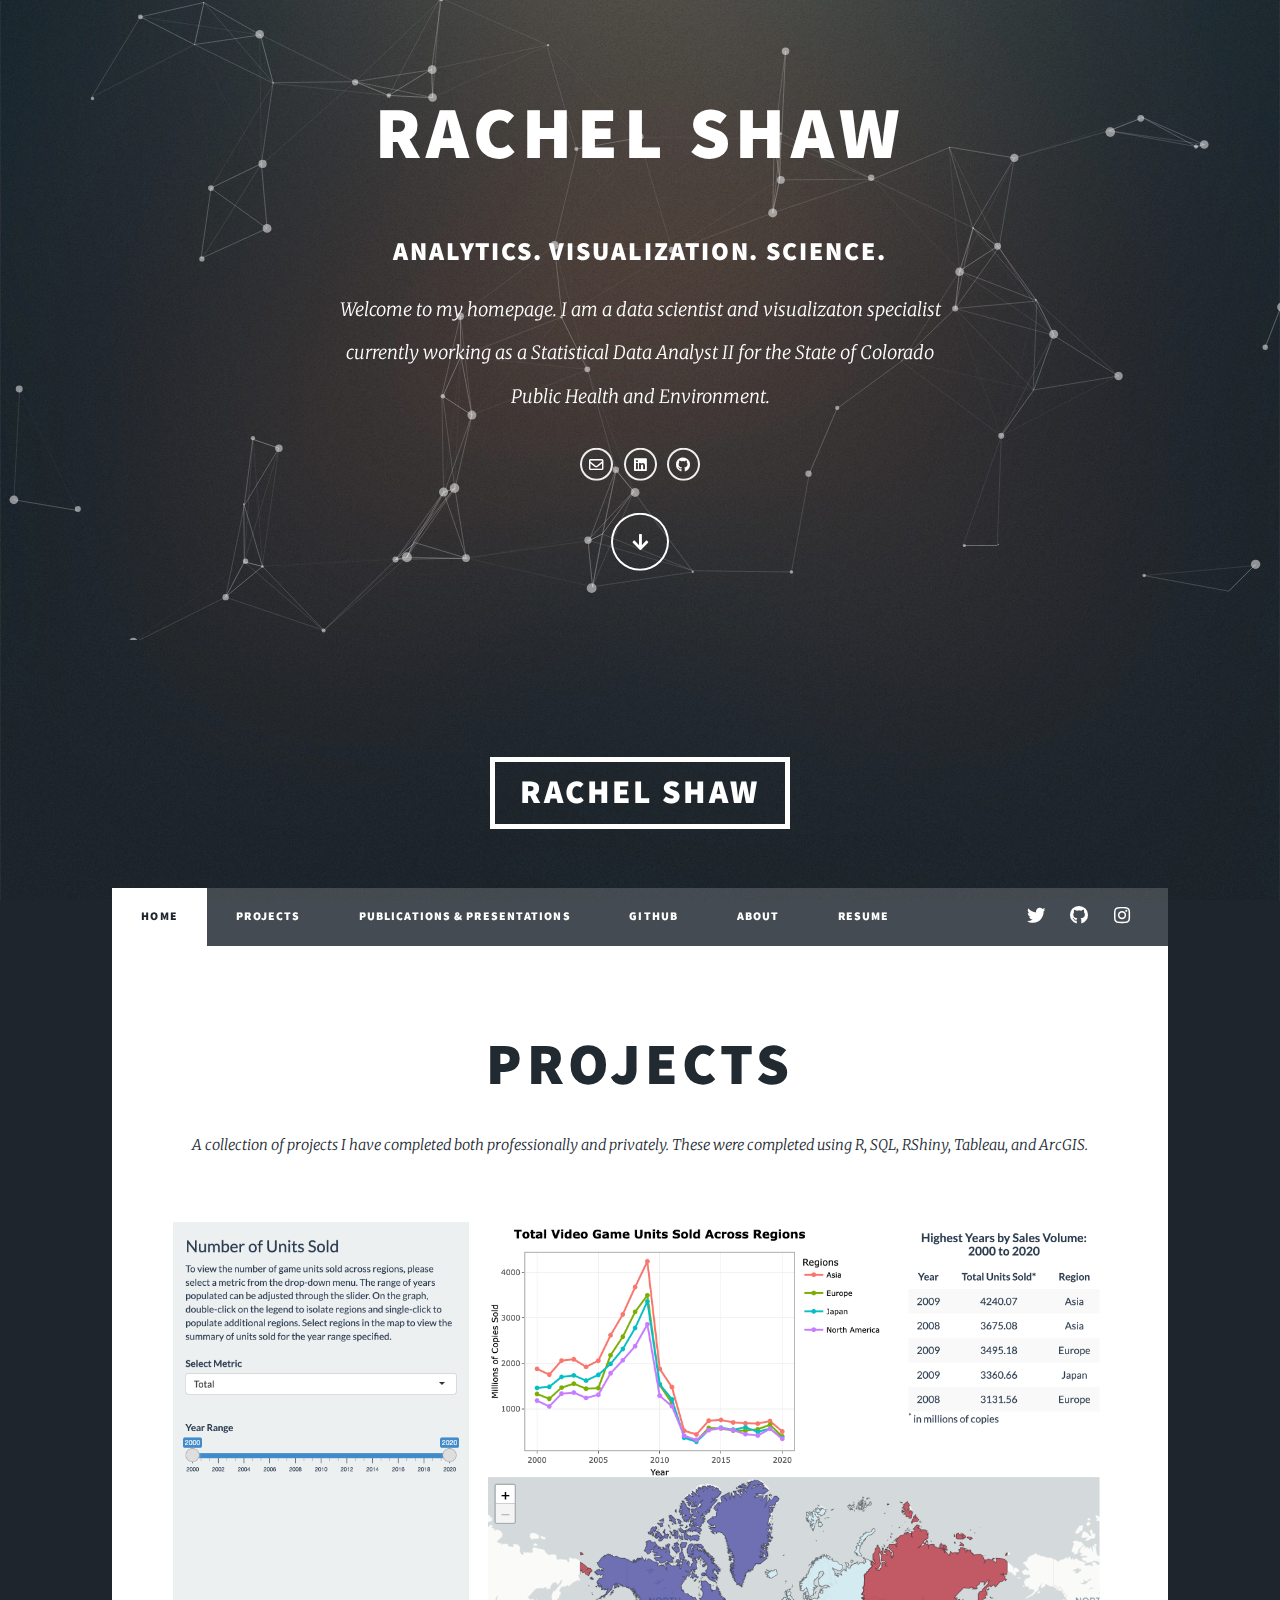
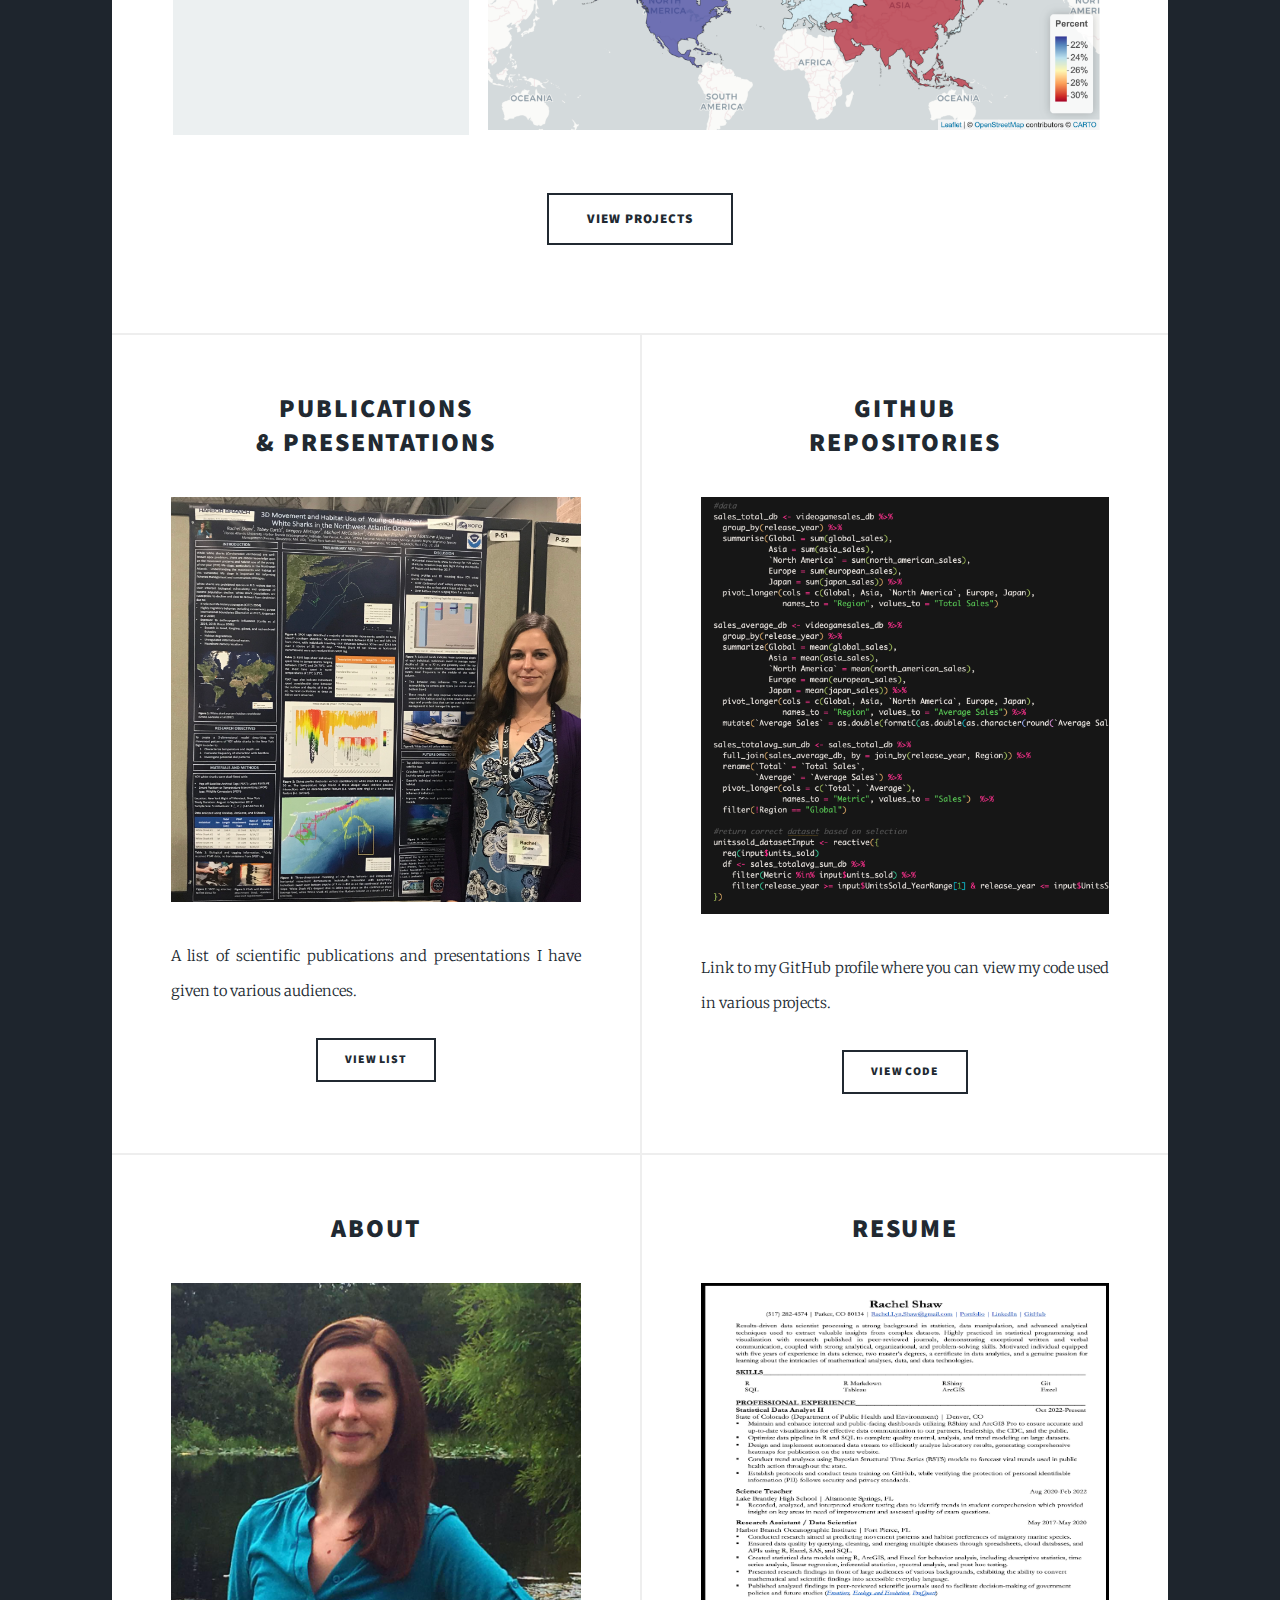
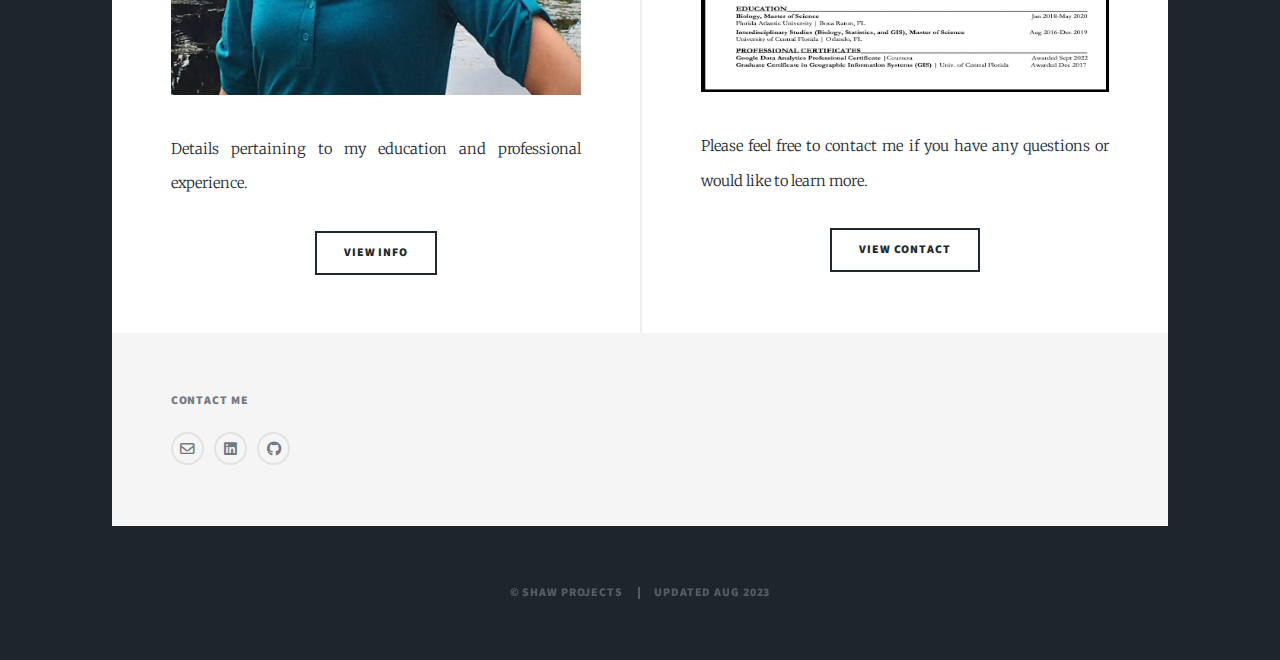
==== commit c12aefbc: "animation in working order" ====
--- a/index.html
+++ b/index.html
@@ -20,8 +20,8 @@
 			<div id="wrapper" class="fade-in">
 
 				<!-- Intro -->
-				<!-- <header class="masthead"> -->
-					<div id="particles-js">
+				<header class = "masthead">
+					<div id="particles-js"></div>
 					<div id="intro">
 						<h1>Rachel Shaw</h1><br />
 						<h2>Analytics. Visualization. Science.</h2>
@@ -38,10 +38,10 @@
 							<li><a href="#header" class="button icon solid solo fa-arrow-down scrolly">Continue</a></li>
 						</ul>
 					</div>	
+					</header>
 
 					<script src="assets/js/particles.js"></script>
 					<script src="assets/js/app.js"></script>
-				<!-- </header> -->
 
 				<!-- Header -->
 				<header id="header">
--- a/assets/css/main.css
+++ b/assets/css/main.css
@@ -3282,11 +3282,109 @@
 		}
 
 
-/* Intro */
+
+/* masthead */
+.masthead {
+	text-align: center;
+	color: black;
+	position: relative;
+	overflow: hidden;
+  }
+/* 
+header.masthead .intro-text {
+	padding-top: 150px;
+	padding-bottom: 150px;
+  }
+  
+  header.masthead .intro-text .intro-lead-in {
+	font-size: 14px;
+	font-style: italic;
+	line-height: 22px;
+	margin-bottom: 25px;
+	font-family: 'Droid Serif', 'Helvetica Neue', Helvetica, Arial, sans-serif;
+  }
+  
+  header.masthead .intro-text .intro-heading {
+	font-size: 50px;
+	font-weight: 700;
+	line-height: 50px;
+	margin-bottom: 25px;
+	font-family: 'Montserrat', 'Helvetica Neue', Helvetica, Arial, sans-serif;
+  } */
+  
+  /* @media (min-width: 768px) {
+	header.masthead .intro-text {
+	  padding-top: 100px;
+	  padding-bottom: 200px;
+	}
+	header.masthead .intro-text .intro-lead-in {
+	  font-size: 16px;
+	  font-style: italic;
+	  color: grey;
+	  line-height: 40px;
+	  margin-bottom: 25px;
+	  margin-right: 20%;
+	  margin-left: 20%;
+	  font-family: 'Droid Serif', 'Helvetica Neue', Helvetica, Arial, sans-serif;
+	}
+	header.masthead .intro-text .intro-heading {
+	  font-size: 75px;
+	  font-weight: 700;
+	  line-height: 75px;
+	  margin-bottom: 50px;
+	  font-family: 'Montserrat', 'Helvetica Neue', Helvetica, Arial, sans-serif;
+	} */
+  /* } */
+	@media screen and (max-width: 980px) {
+/* 
+		.intro-text {
+			padding: 4rem 0rem 2rem 0rem ;
+			min-height: 90vh;
+		}
+
+		.intro-text p br {
+				display: none;
+			}
+
+			.intro-text + #header {
+				margin-top: -14rem;
+			} */
+
+	}
+
+	@media screen and (max-width: 736px) {
+
+		/* .intro-text {
+			padding: 3rem 0rem 1rem 0rem ;
+			min-height: 80vh;
+		}
+
+		.intro-text h1 {
+				font-size: 3.25rem;
+				line-height: 1.1;
+				margin-bottom: 1rem;
+			}
+
+			.intro-text p {
+				font-size: 1rem;
+				margin-top: 0rem;
+			}
+
+			.intro-text .actions {
+				display: none;
+			} */
+
+	}
+
+
+
+
+  /* Intro */
+
 
 	#intro {
 		color: #ffffff;
-		padding: 8rem 6rem 4rem 6rem ;
+		padding: 8rem 0rem 4rem 0rem ;
 		-moz-align-items: center;
 		-webkit-align-items: center;
 		-ms-align-items: center;
@@ -3307,11 +3405,13 @@
 		-webkit-transition: opacity 1s ease, -webkit-transform 1s ease;
 		-ms-transition: opacity 1s ease, -ms-transform 1s ease;
 		transition: opacity 1s ease, transform 1s ease;
-		position: relative;
+		position: absolute;
 		cursor: default;
 		text-align: center;
 		z-index: 1;
-		min-height: 100vh;
+		top: 50%;
+		right: 50%;
+		transform: translate(50%,-50%);
 	}
 
 		#intro input, #intro select, #intro textarea {
@@ -3453,7 +3553,7 @@
 		@media screen and (max-width: 980px) {
 
 			#intro {
-				padding: 4rem 4rem 2rem 4rem ;
+				padding: 4rem 0rem 2rem 0rem ;
 				min-height: 90vh;
 			}
 
@@ -3470,7 +3570,7 @@
 		@media screen and (max-width: 736px) {
 
 			#intro {
-				padding: 3rem 2rem 1rem 2rem ;
+				padding: 3rem 0rem 1rem 0rem ;
 				min-height: 80vh;
 			}
 
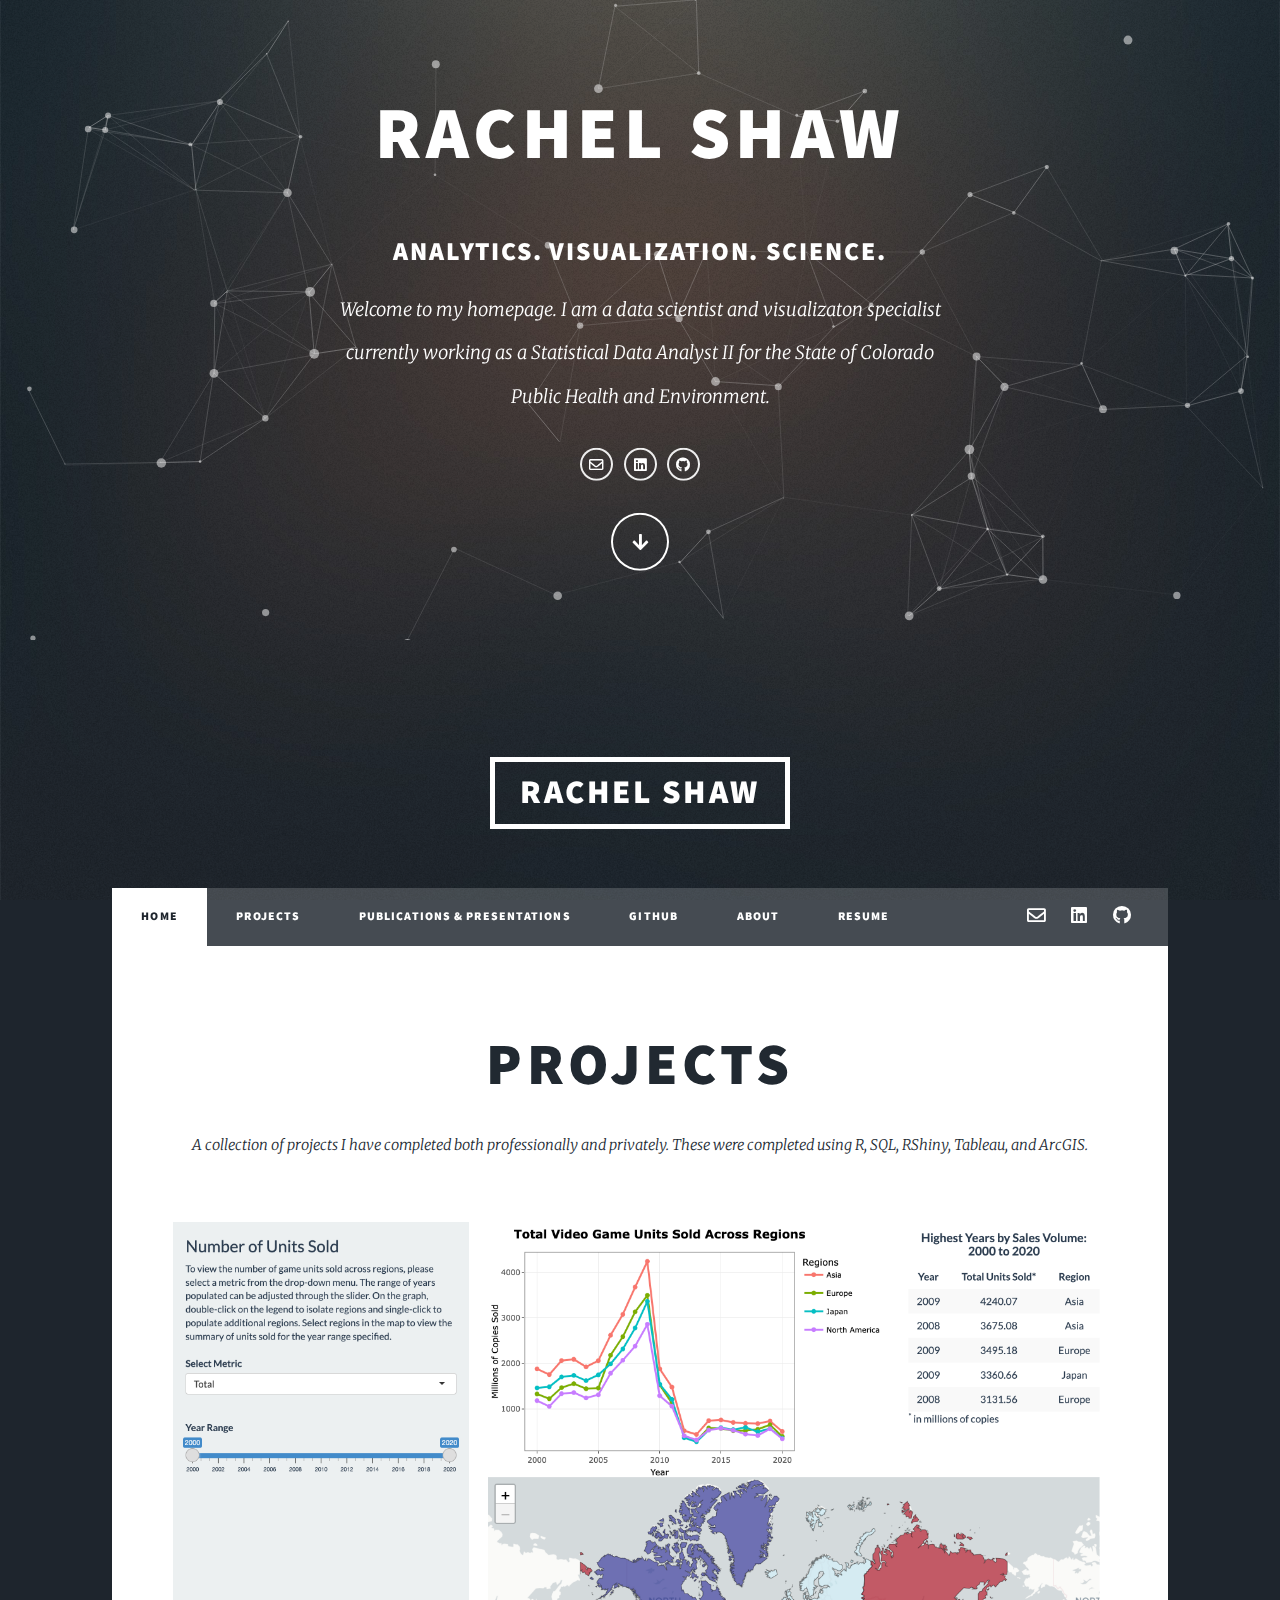
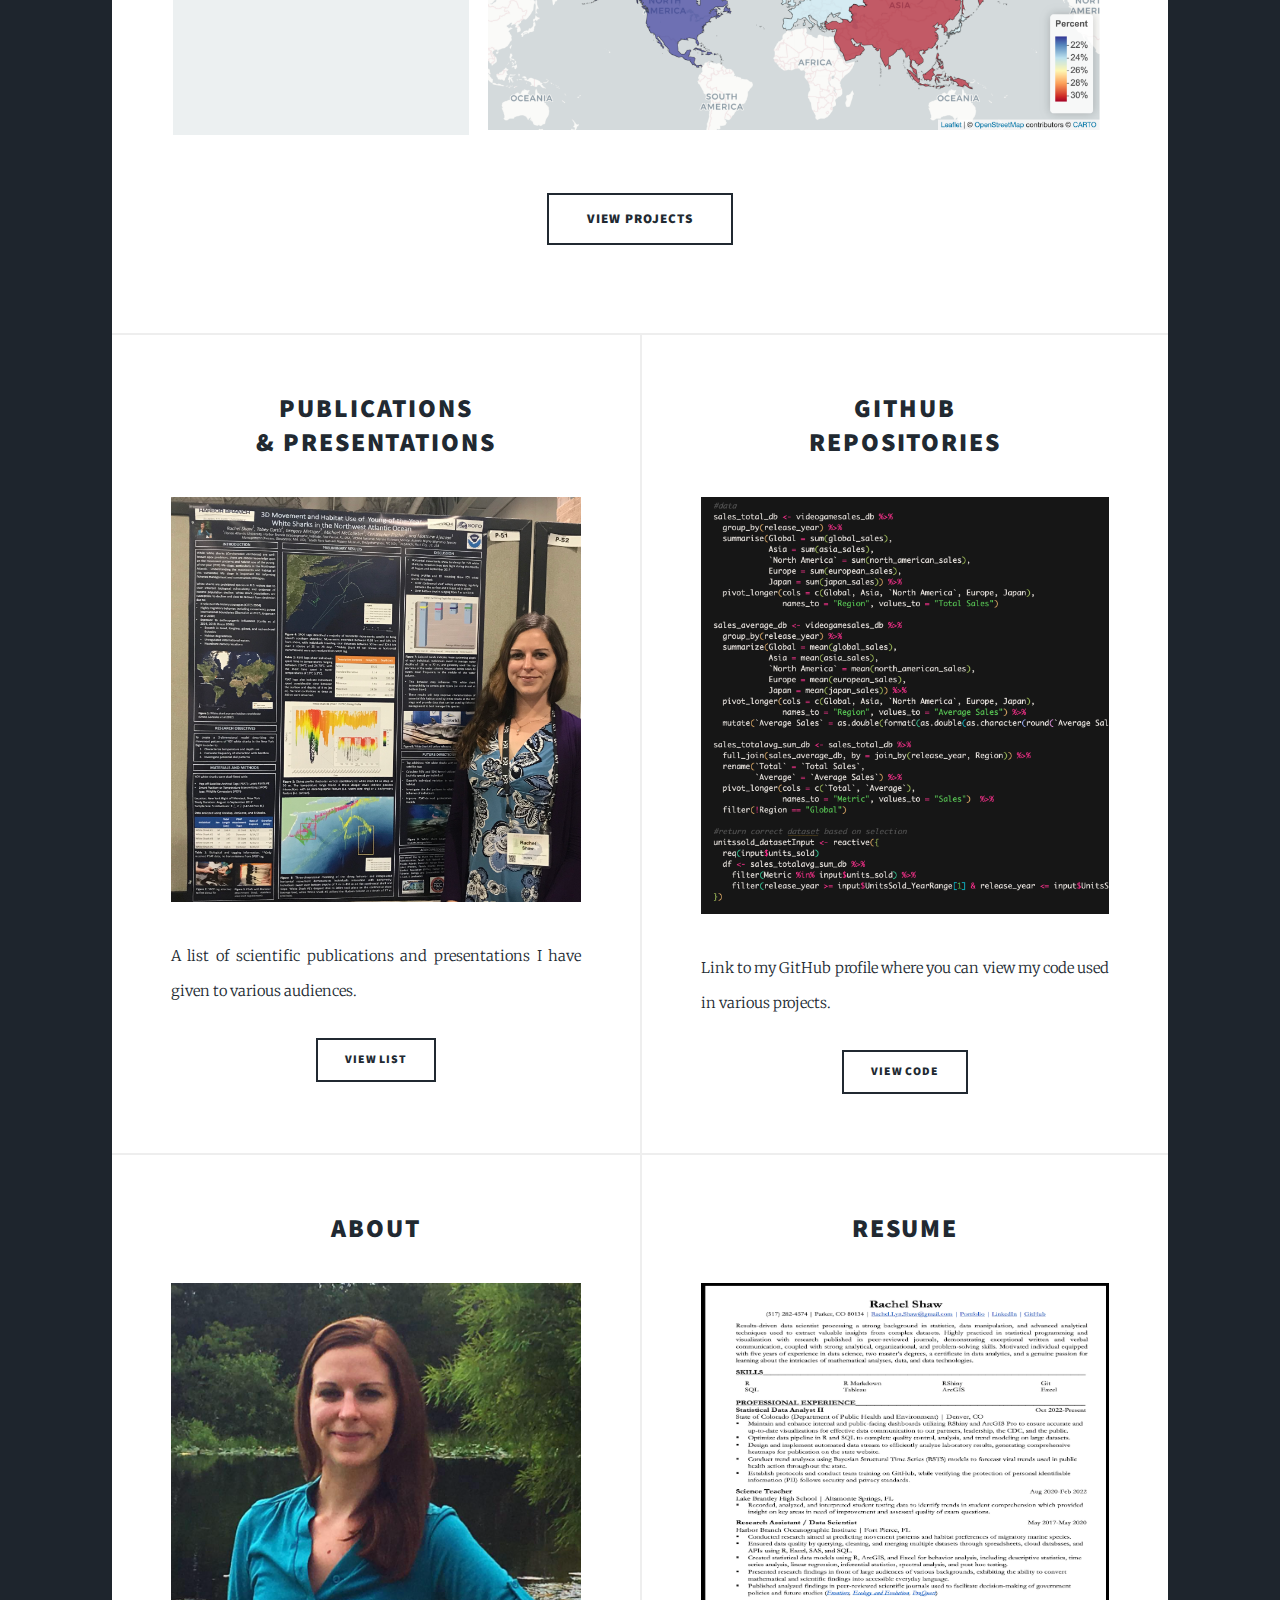
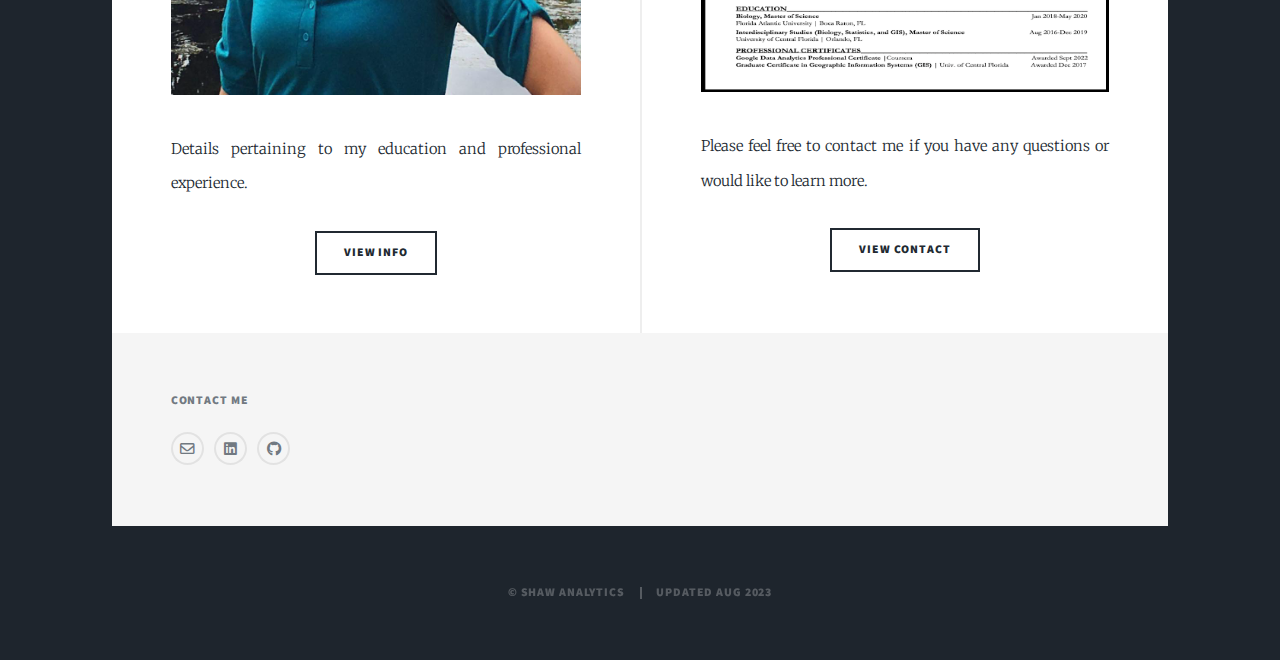
==== commit 4f66a4db: "Adjustments to troubleshoot logo button" ====
--- a/index.html
+++ b/index.html
@@ -7,7 +7,7 @@
 -->
 <html>
 	<head>
-		<title>Shaw Projects Home</title>
+		<title>Shaw Analytics Home</title>
 		<meta charset="utf-8" />
 		<meta name="viewport" content="width=device-width, initial-scale=1, user-scalable=no" />
 		<link rel="stylesheet" href="assets/css/main.css" />
@@ -56,12 +56,13 @@
 						<li><a href="Publications_Presentations.html">Publications & Presentations</a></li>
 						<li><a href="GitHub.html">GitHub</a></li>
 						<li><a href="About.html">About</a></li>
-						<li><a href="Resume.html">Resume</a></li>					</ul>
-					<ul class="icons">
-						<li><a href="#" class="icon brands fa-twitter"><span class="label">LinkedIn</span></a></li>
-						<li><a href="#" class="icon brands fa-github"><span class="label">GitHub</span></a></li>
-						<li><a href="#" class="icon brands fa-instagram"><span class="label">Email</span></a></li>
+						<li><a href="Resume.html">Resume</a></li>					
 					</ul>
+						<ul class="icons alt">
+							<li><a href="mailto: rachel.lyn.shaw@gmail.com" class="icon fa-envelope"><span class="label">Email</span></a></li>
+							<li><a href="https://www.linkedin.com/in/rachel-shaw/" class="icon brands alt fa-linkedin"><span class="label">LinkedIn</span></a></li>
+							<li><a href="https://github.com/rachel-shaw" class="icon brands alt fa-github"><span class="label">GitHub</span></a></li>
+						</ul>
 				</nav>
 
 				<!-- Main -->
@@ -145,7 +146,7 @@
 
 				<!-- Copyright -->
 					<div id="copyright">
-						<ul><li>&copy; Shaw Projects </li><li> Updated Aug 2023</a></li></ul>
+						<ul><li>&copy; Shaw Analytics </li><li> Updated Aug 2023</a></li></ul>
 					</div>
 
 			</div>
--- a/assets/css/main.css
+++ b/assets/css/main.css
@@ -3290,89 +3290,44 @@
 	position: relative;
 	overflow: hidden;
   }
-/* 
-header.masthead .intro-text {
-	padding-top: 150px;
-	padding-bottom: 150px;
-  }
-  
-  header.masthead .intro-text .intro-lead-in {
-	font-size: 14px;
-	font-style: italic;
-	line-height: 22px;
-	margin-bottom: 25px;
-	font-family: 'Droid Serif', 'Helvetica Neue', Helvetica, Arial, sans-serif;
-  }
-  
-  header.masthead .intro-text .intro-heading {
-	font-size: 50px;
-	font-weight: 700;
-	line-height: 50px;
-	margin-bottom: 25px;
-	font-family: 'Montserrat', 'Helvetica Neue', Helvetica, Arial, sans-serif;
-  } */
-  
-  /* @media (min-width: 768px) {
-	header.masthead .intro-text {
-	  padding-top: 100px;
-	  padding-bottom: 200px;
-	}
-	header.masthead .intro-text .intro-lead-in {
-	  font-size: 16px;
-	  font-style: italic;
-	  color: grey;
-	  line-height: 40px;
-	  margin-bottom: 25px;
-	  margin-right: 20%;
-	  margin-left: 20%;
-	  font-family: 'Droid Serif', 'Helvetica Neue', Helvetica, Arial, sans-serif;
-	}
-	header.masthead .intro-text .intro-heading {
-	  font-size: 75px;
-	  font-weight: 700;
-	  line-height: 75px;
-	  margin-bottom: 50px;
-	  font-family: 'Montserrat', 'Helvetica Neue', Helvetica, Arial, sans-serif;
-	} */
-  /* } */
+
 	@media screen and (max-width: 980px) {
-/* 
-		.intro-text {
-			padding: 4rem 0rem 2rem 0rem ;
+		#intro {
+			padding: 4rem 4rem 2rem 4rem ;
 			min-height: 90vh;
 		}
 
-		.intro-text p br {
+			#intro p br {
 				display: none;
 			}
 
-			.intro-text + #header {
+			#intro + #header {
 				margin-top: -14rem;
-			} */
+			}
+
 
 	}
 
 	@media screen and (max-width: 736px) {
-
-		/* .intro-text {
-			padding: 3rem 0rem 1rem 0rem ;
+		#intro {
+			padding: 3rem 2rem 1rem 2rem ;
 			min-height: 80vh;
 		}
 
-		.intro-text h1 {
+			#intro h1 {
 				font-size: 3.25rem;
 				line-height: 1.1;
 				margin-bottom: 1rem;
 			}
 
-			.intro-text p {
+			#intro p {
 				font-size: 1rem;
 				margin-top: 0rem;
 			}
 
-			.intro-text .actions {
+			#intro .actions {
 				display: none;
-			} */
+			}
 
 	}
 
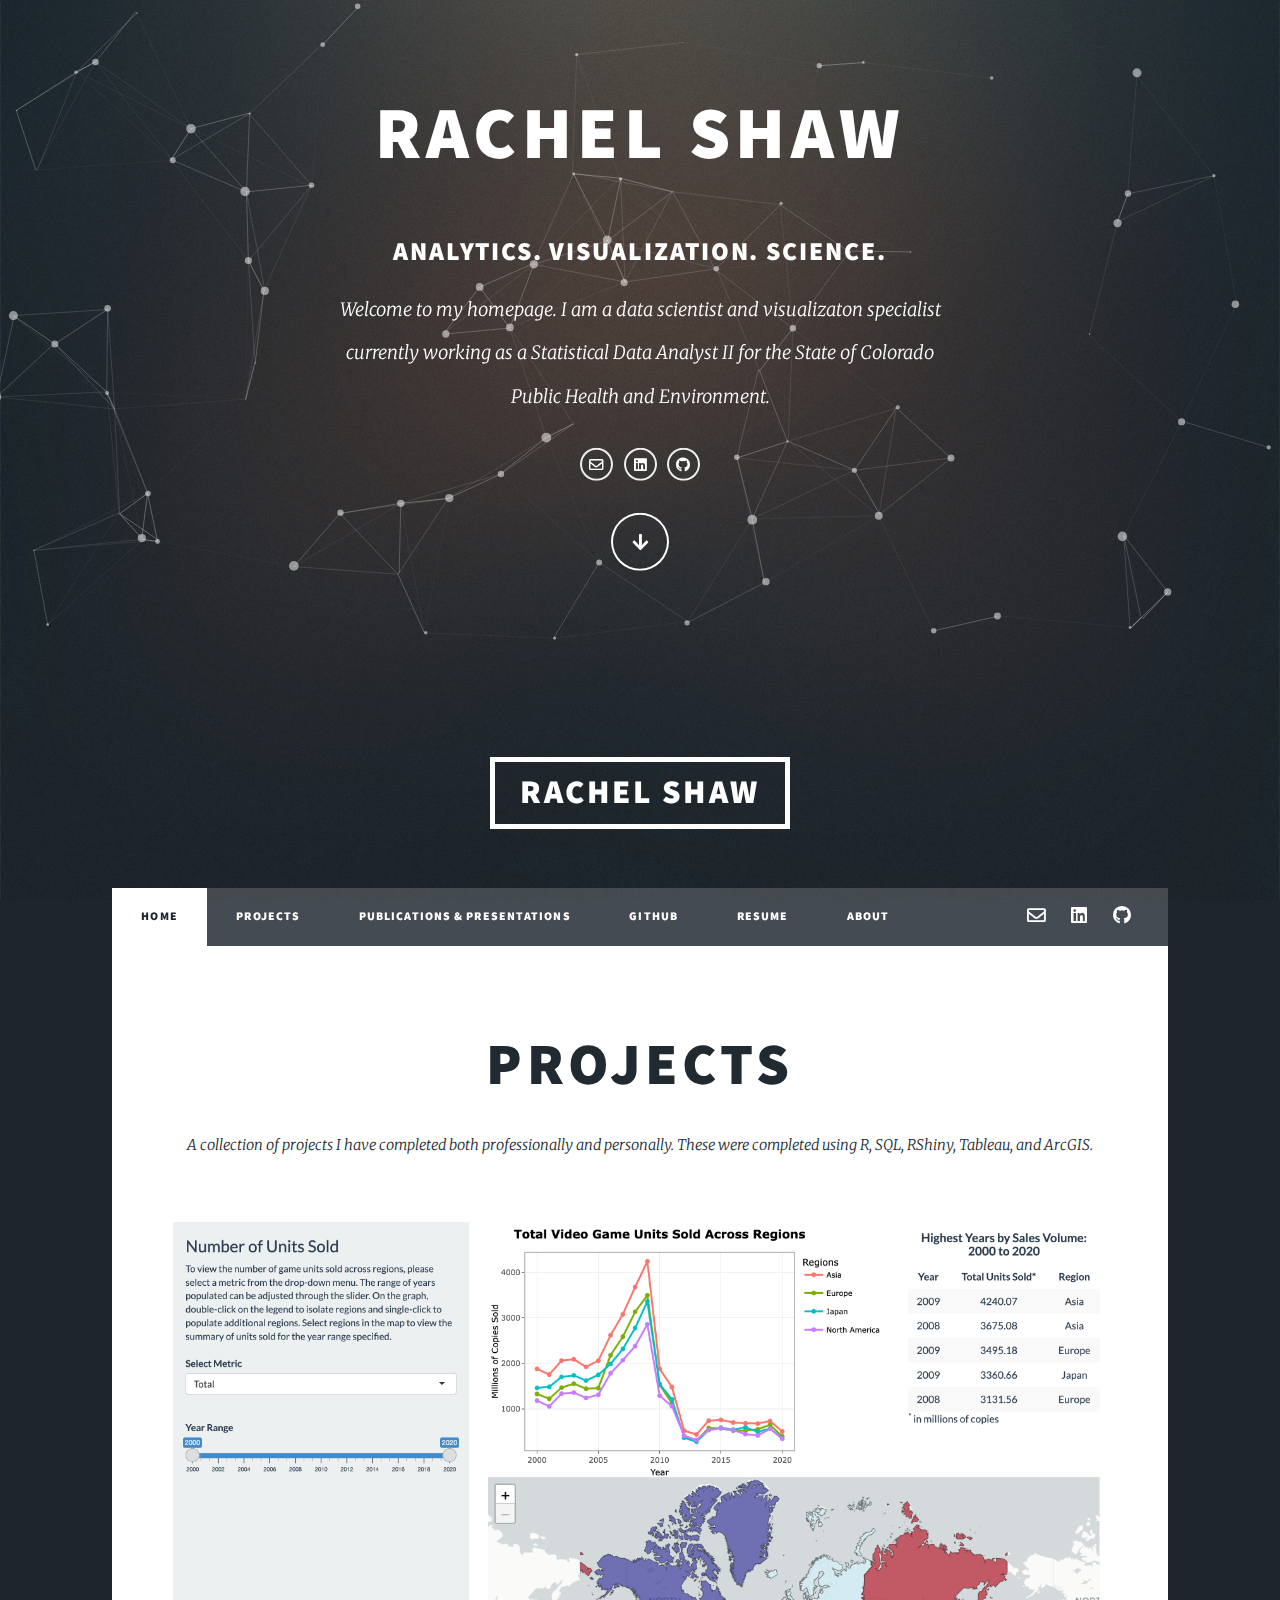
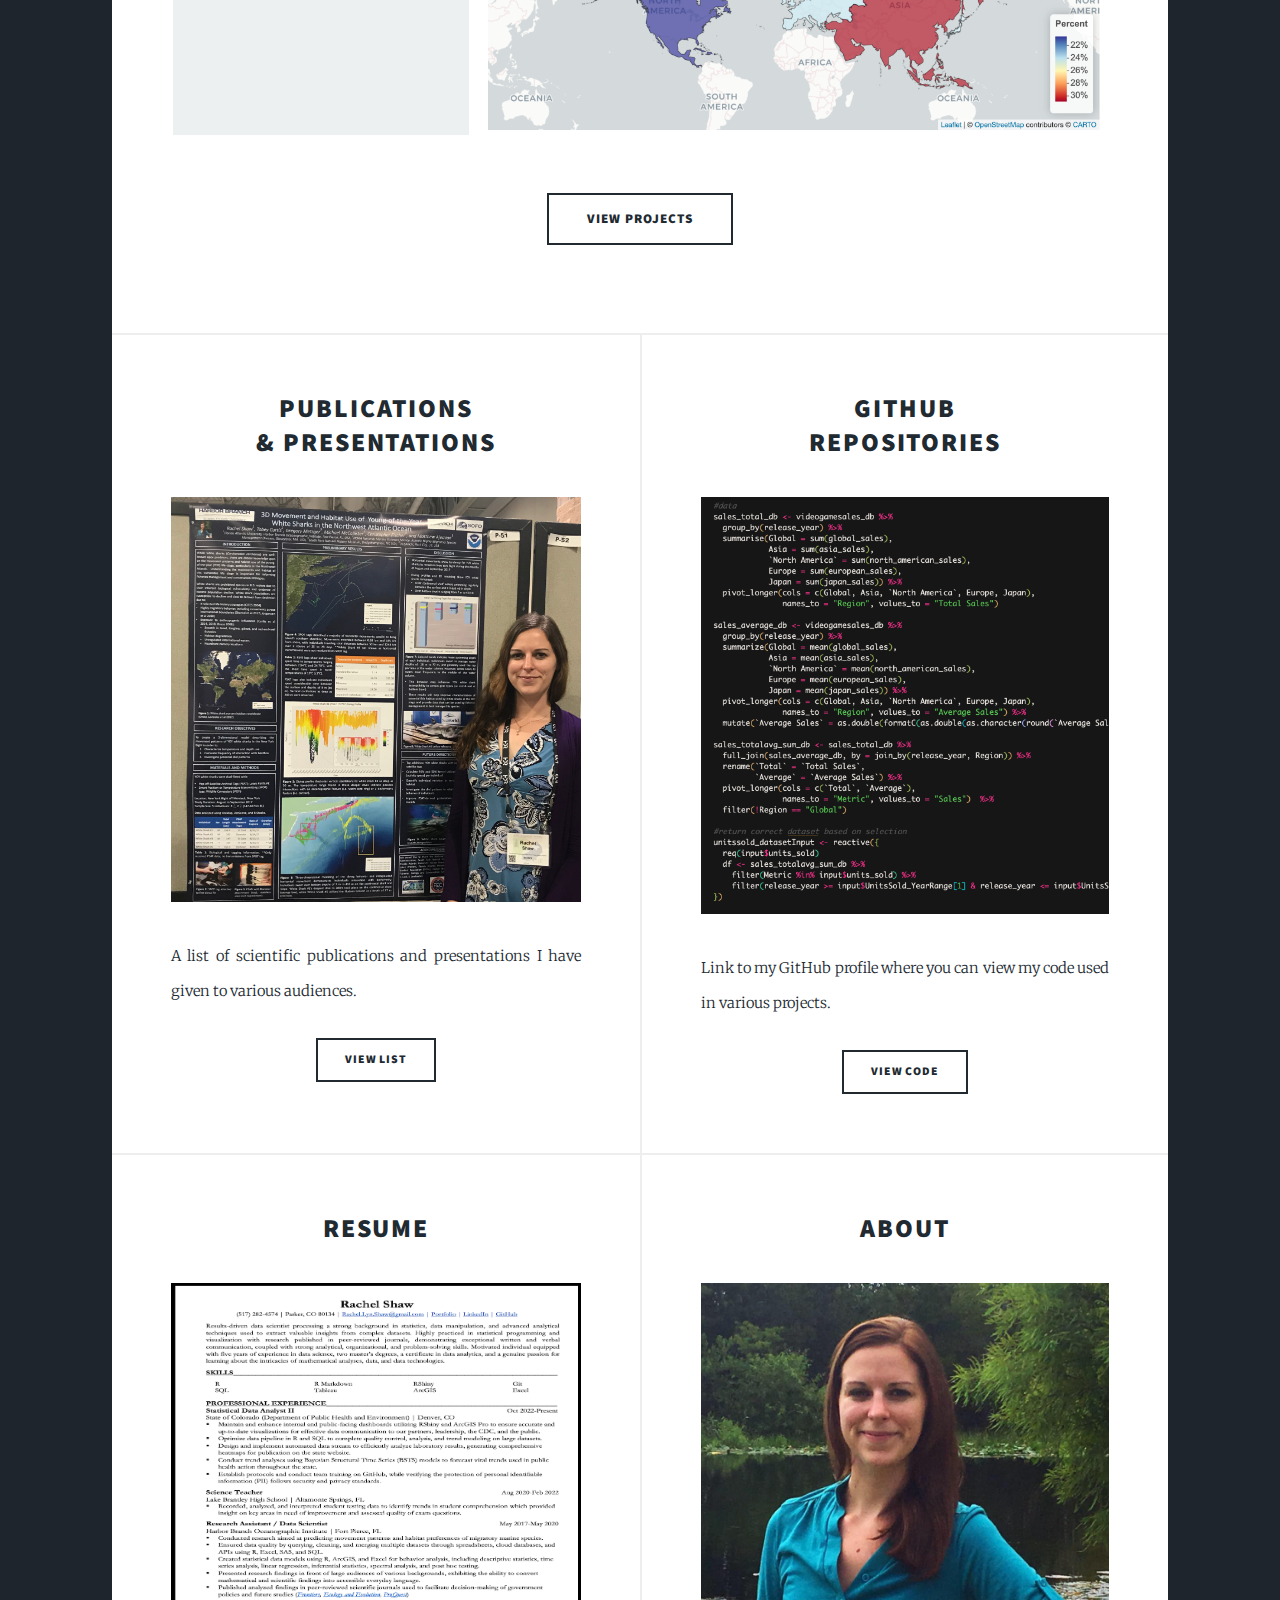
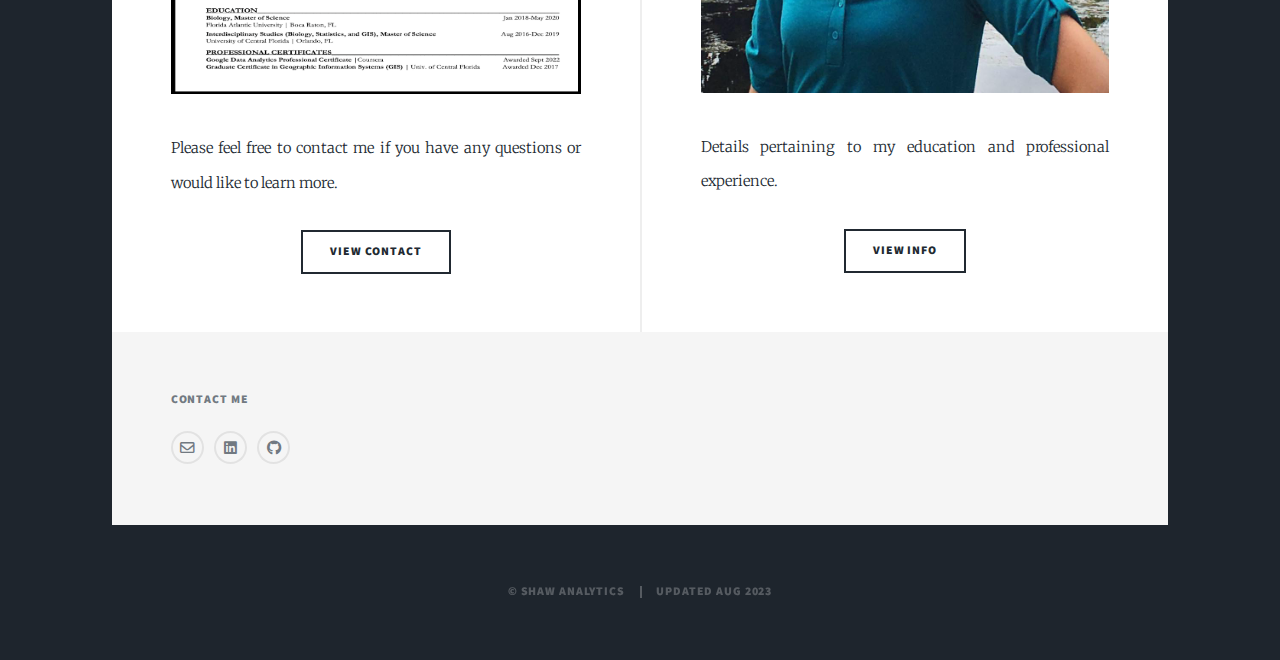
==== commit c58d77cf: "Rough draft completed" ====
--- a/index.html
+++ b/index.html
@@ -54,11 +54,11 @@
 						<li class="active"><a href="index.html">Home</a></li>
 						<li><a href="Projects.html">Projects</a></li>
 						<li><a href="Publications_Presentations.html">Publications & Presentations</a></li>
-						<li><a href="GitHub.html">GitHub</a></li>
+						<li><a href="https://github.com/rachel-shaw">GitHub</a></li>
+						<li><a href="Resume.html">Resume</a></li>	
 						<li><a href="About.html">About</a></li>
-						<li><a href="Resume.html">Resume</a></li>					
 					</ul>
-						<ul class="icons alt">
+						<ul class="icons">
 							<li><a href="mailto: rachel.lyn.shaw@gmail.com" class="icon fa-envelope"><span class="label">Email</span></a></li>
 							<li><a href="https://www.linkedin.com/in/rachel-shaw/" class="icon brands alt fa-linkedin"><span class="label">LinkedIn</span></a></li>
 							<li><a href="https://github.com/rachel-shaw" class="icon brands alt fa-github"><span class="label">GitHub</span></a></li>
@@ -73,7 +73,7 @@
 							<header class="major">
 								<h2><a href="Projects.html">Projects<br />
 								</a></h2>
-								<p>A collection of projects I have completed both professionally and privately. These were completed using R, SQL, RShiny, Tableau, and ArcGIS.</p>
+								<p>A collection of projects I have completed both professionally and personally. These were completed using R, SQL, RShiny, Tableau, and ArcGIS.</p>
 							</header>
 							<a href="Projects.html" class="image main"><img src="images/dashboardexample.png" alt="" /></a>
 							<ul class="actions special">
@@ -107,6 +107,17 @@
 								</article>
 								<article>
 									<header>
+										<h2><a href="Resume.html">Resume<br />
+										</a></h2>
+									</header>
+									<a href="Resume.html" class="image fit"><img src="images/resumeimage.png" alt="" /></a>
+									<p>Please feel free to contact me if you have any questions or would like to learn more.</p>
+									<ul class="actions special">
+										<li><a href="Resume.html" class="button">View Contact</a></li>
+									</ul>
+								</article>
+								<article>
+									<header>
 										<h2><a href="About.html">About<br />
 										</a></h2>
 									</header>
@@ -116,17 +127,7 @@
 										<li><a href="About.html" class="button">View Info</a></li>
 									</ul>
 								</article>
-								<article>
-									<header>
-										<h2><a href="Resume.html">Resume<br />
-										</a></h2>
-									</header>
-									<a href="Resume.html" class="image fit"><img src="images/resumeimage.png" alt="" /></a>
-									<p>Please feel free to contact me if you have any questions or would like to learn more.</p>
-									<ul class="actions special">
-										<li><a href="Resume.html" class="button">View Contact</a></li>
-									</ul>
-								</article>
+
 							</section>
 
 					</div>
--- a/assets/css/main.css
+++ b/assets/css/main.css
@@ -3292,42 +3292,11 @@
   }
 
 	@media screen and (max-width: 980px) {
-		#intro {
-			padding: 4rem 4rem 2rem 4rem ;
-			min-height: 90vh;
-		}
-
-			#intro p br {
-				display: none;
-			}
-
-			#intro + #header {
-				margin-top: -14rem;
-			}
 
 
 	}
 
 	@media screen and (max-width: 736px) {
-		#intro {
-			padding: 3rem 2rem 1rem 2rem ;
-			min-height: 80vh;
-		}
-
-			#intro h1 {
-				font-size: 3.25rem;
-				line-height: 1.1;
-				margin-bottom: 1rem;
-			}
-
-			#intro p {
-				font-size: 1rem;
-				margin-top: 0rem;
-			}
-
-			#intro .actions {
-				display: none;
-			}
 
 	}
 
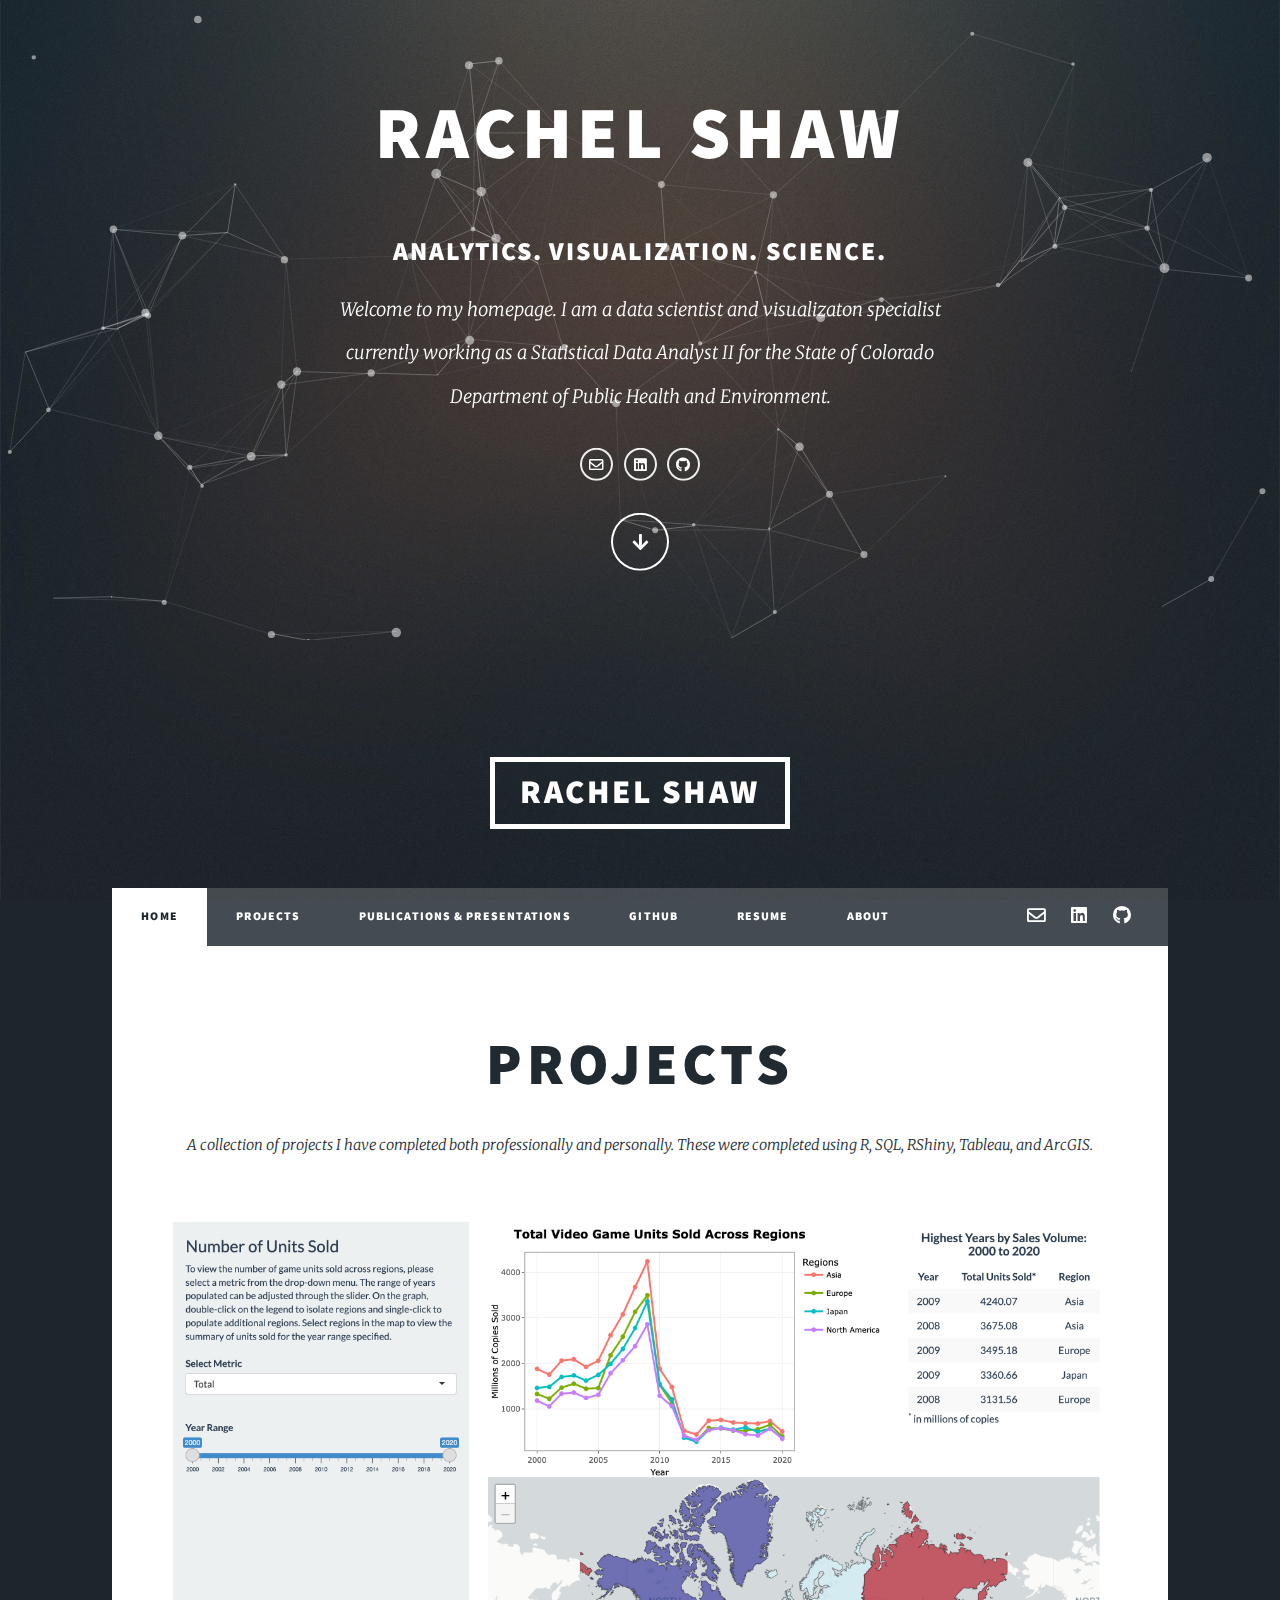
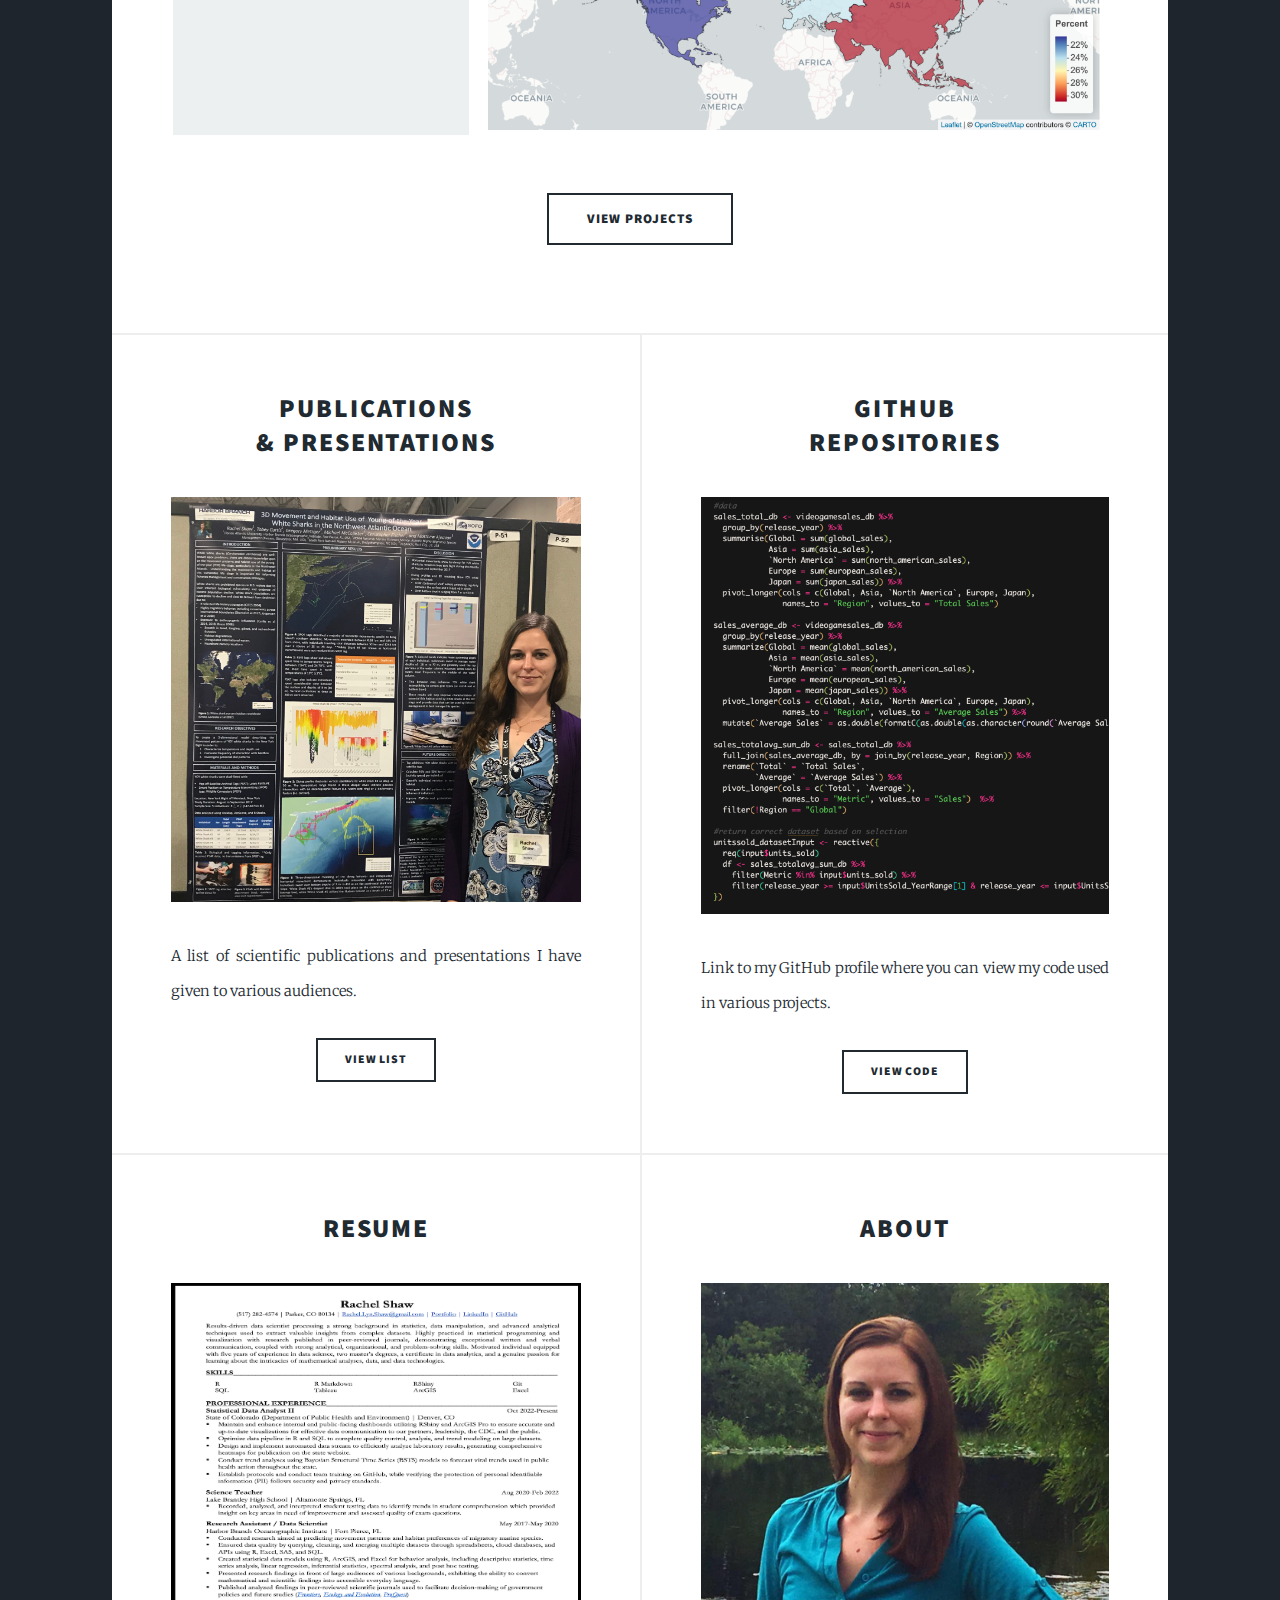
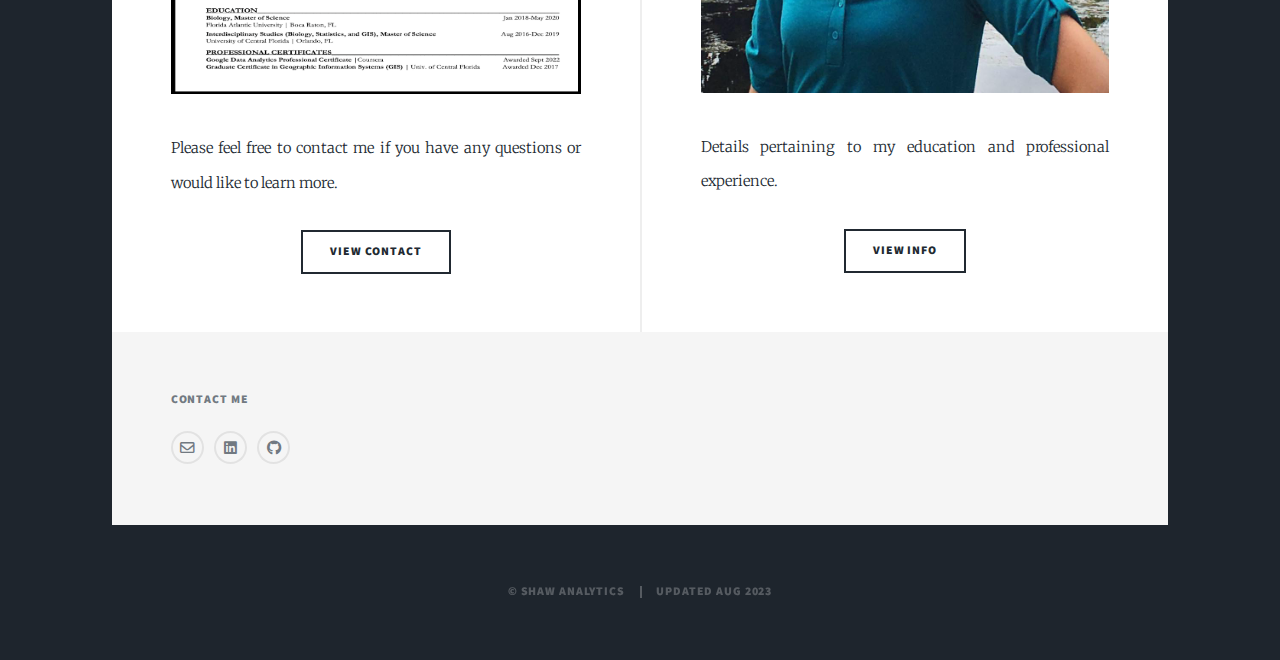
==== commit 0a32fcbe: "update web tab names" ====
--- a/index.html
+++ b/index.html
@@ -25,7 +25,7 @@
 					<div id="intro">
 						<h1>Rachel Shaw</h1><br />
 						<h2>Analytics. Visualization. Science.</h2>
-						<p>Welcome to my homepage. I am a data scientist and visualizaton specialist currently working as a Statistical Data Analyst II for the State of Colorado Public Health and Environment.</p>
+						<p>Welcome to my homepage. I am a data scientist and visualizaton specialist currently working as a Statistical Data Analyst II for the State of Colorado Department of Public Health and Environment.</p>
 						<section>
 							<ul class="icons alt">
 								<li><a href="mailto: rachel.lyn.shaw@gmail.com" class="icon fa-envelope"><span class="label">Email</span></a></li>
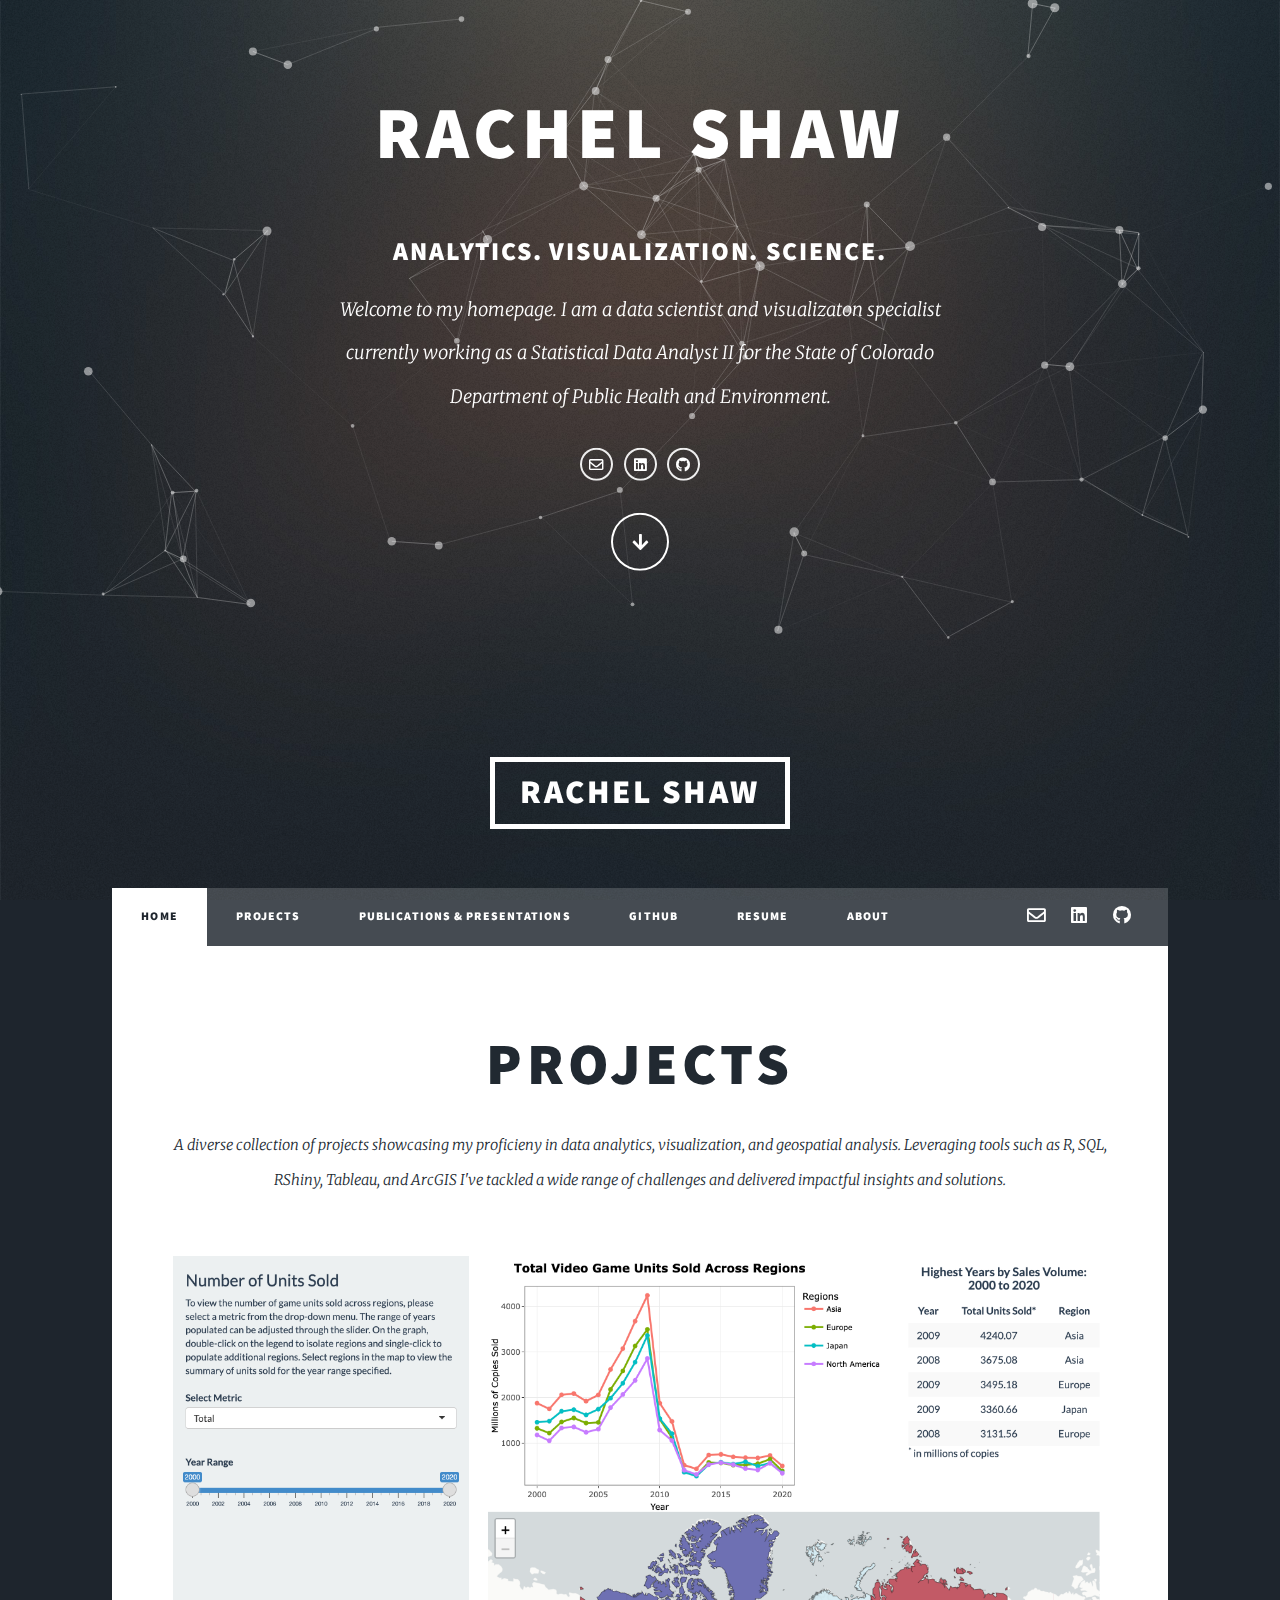
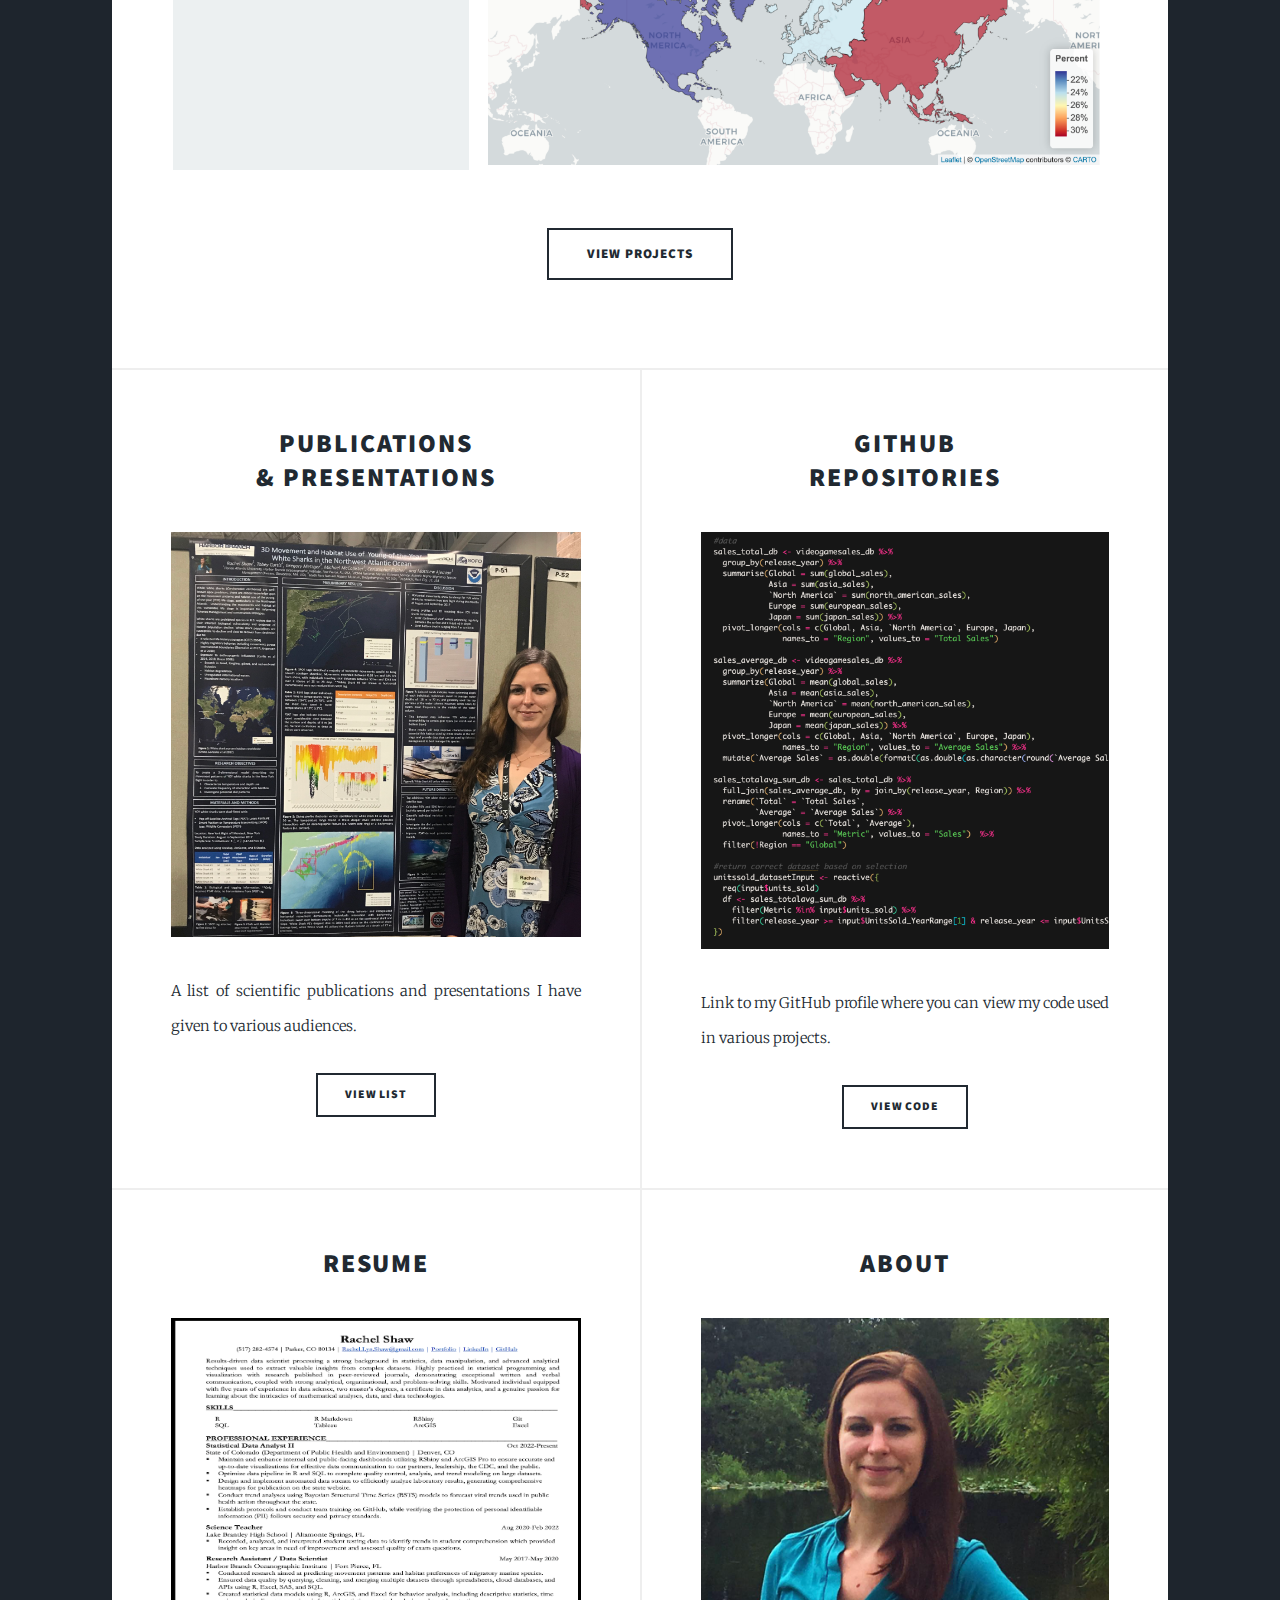
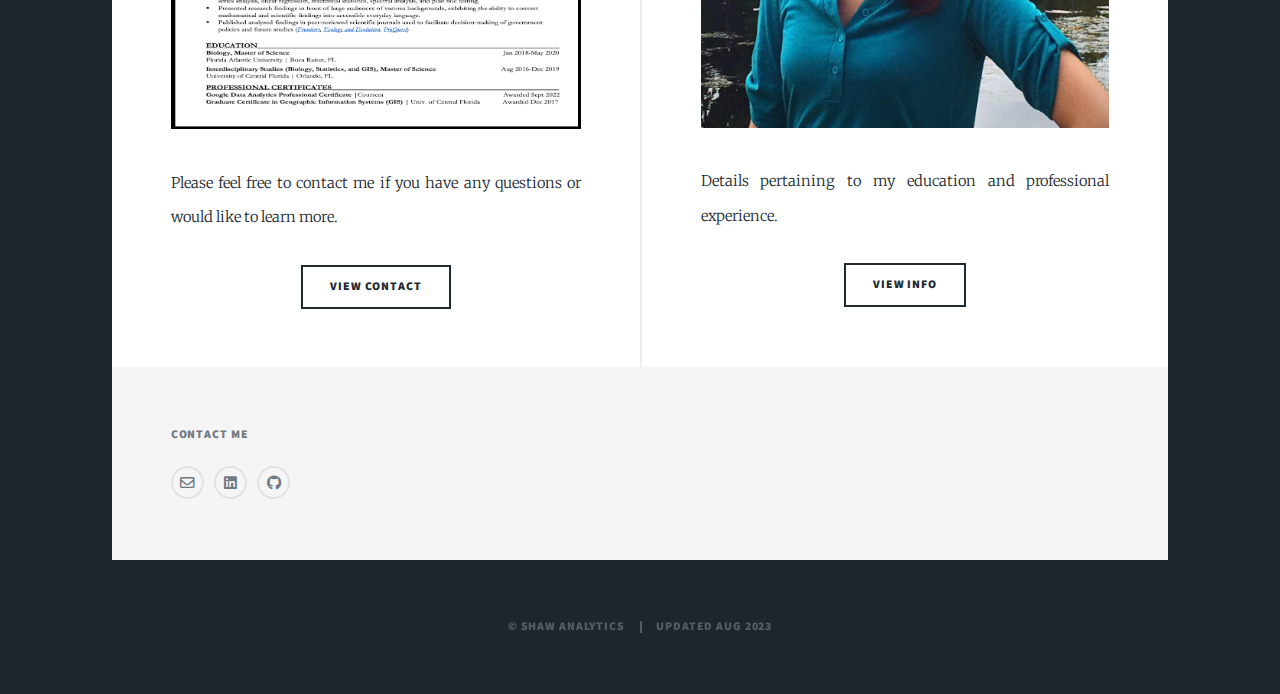
==== commit e85dcf2e: "Update index.html" ====
--- a/index.html
+++ b/index.html
@@ -73,7 +73,7 @@
 							<header class="major">
 								<h2><a href="Projects.html">Projects<br />
 								</a></h2>
-								<p>A collection of projects I have completed both professionally and personally. These were completed using R, SQL, RShiny, Tableau, and ArcGIS.</p>
+								<p>A diverse collection of projects showcasing my proficieny in data analytics, visualization, and geospatial analysis. Leveraging tools such as R, SQL, RShiny, Tableau, and ArcGIS I've tackled a wide range of challenges and delivered impactful insights and solutions.</p>
 							</header>
 							<a href="Projects.html" class="image main"><img src="images/dashboardexample.png" alt="" /></a>
 							<ul class="actions special">
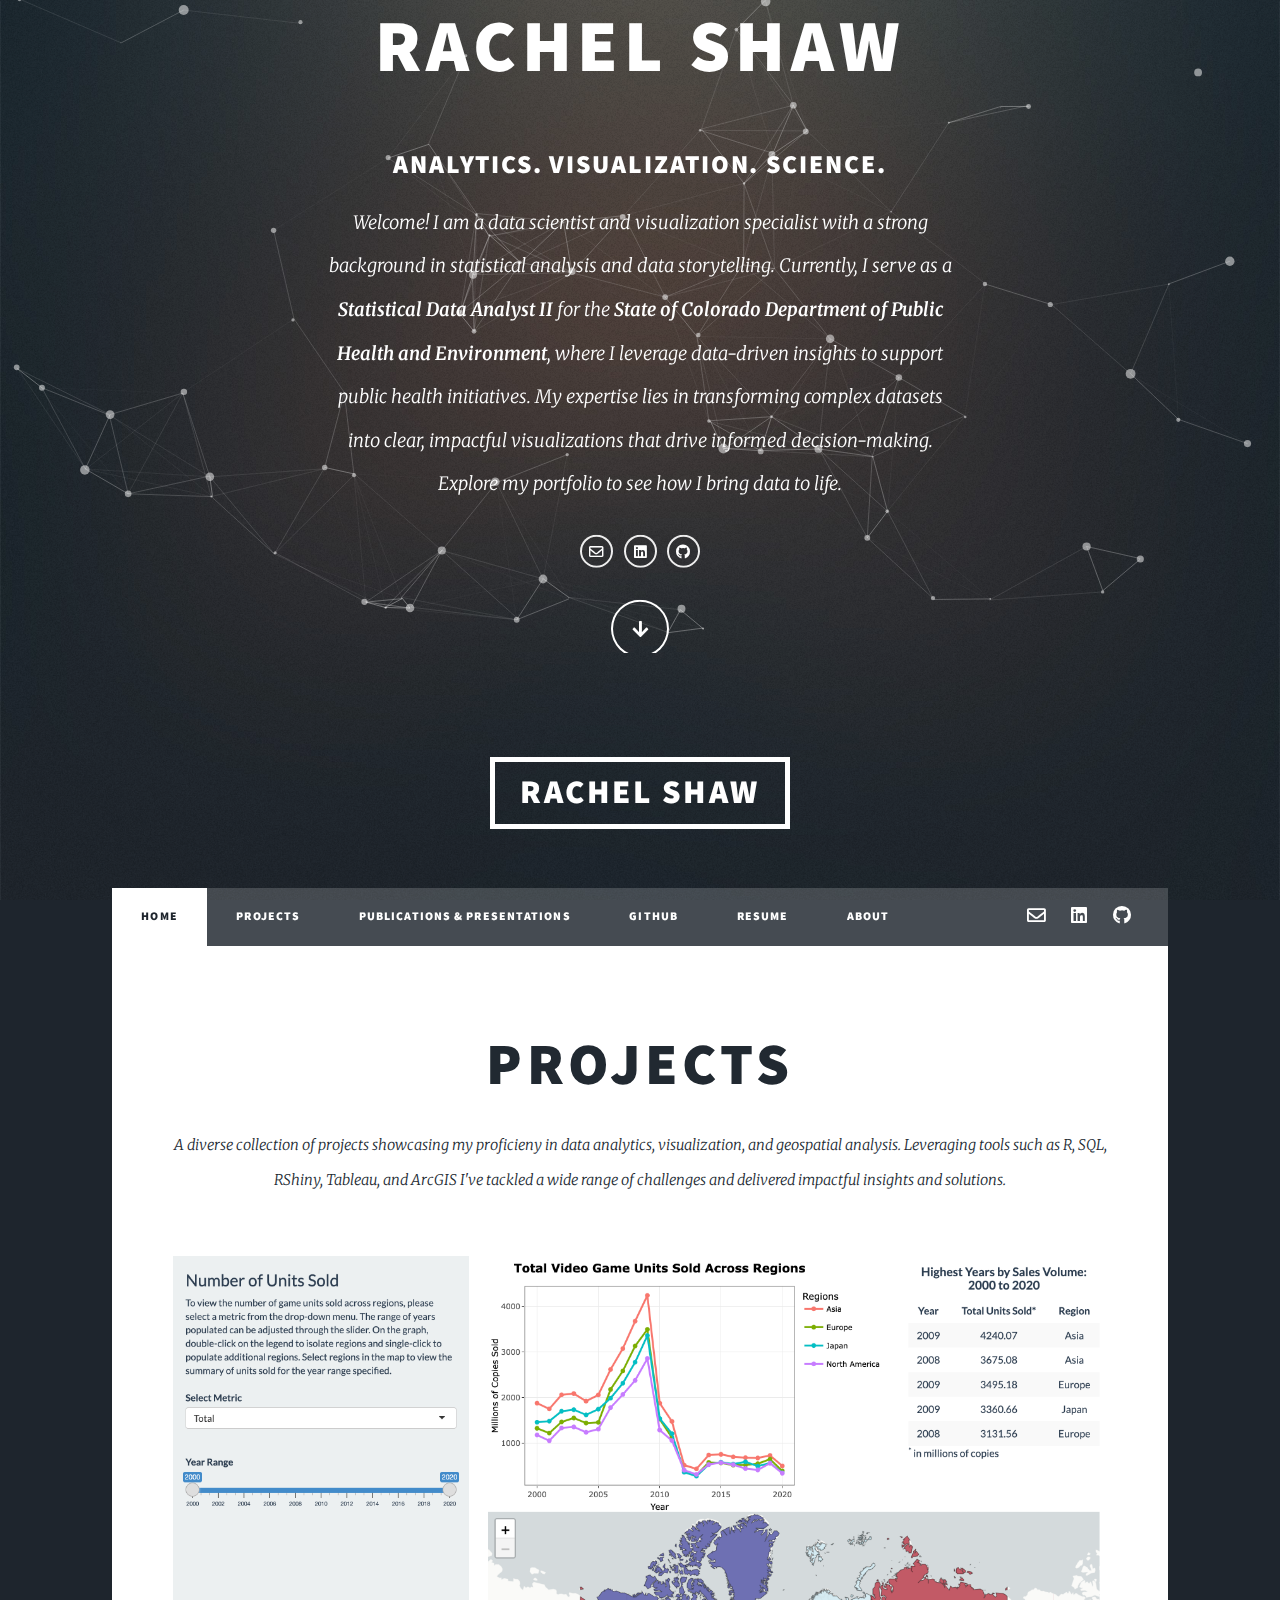
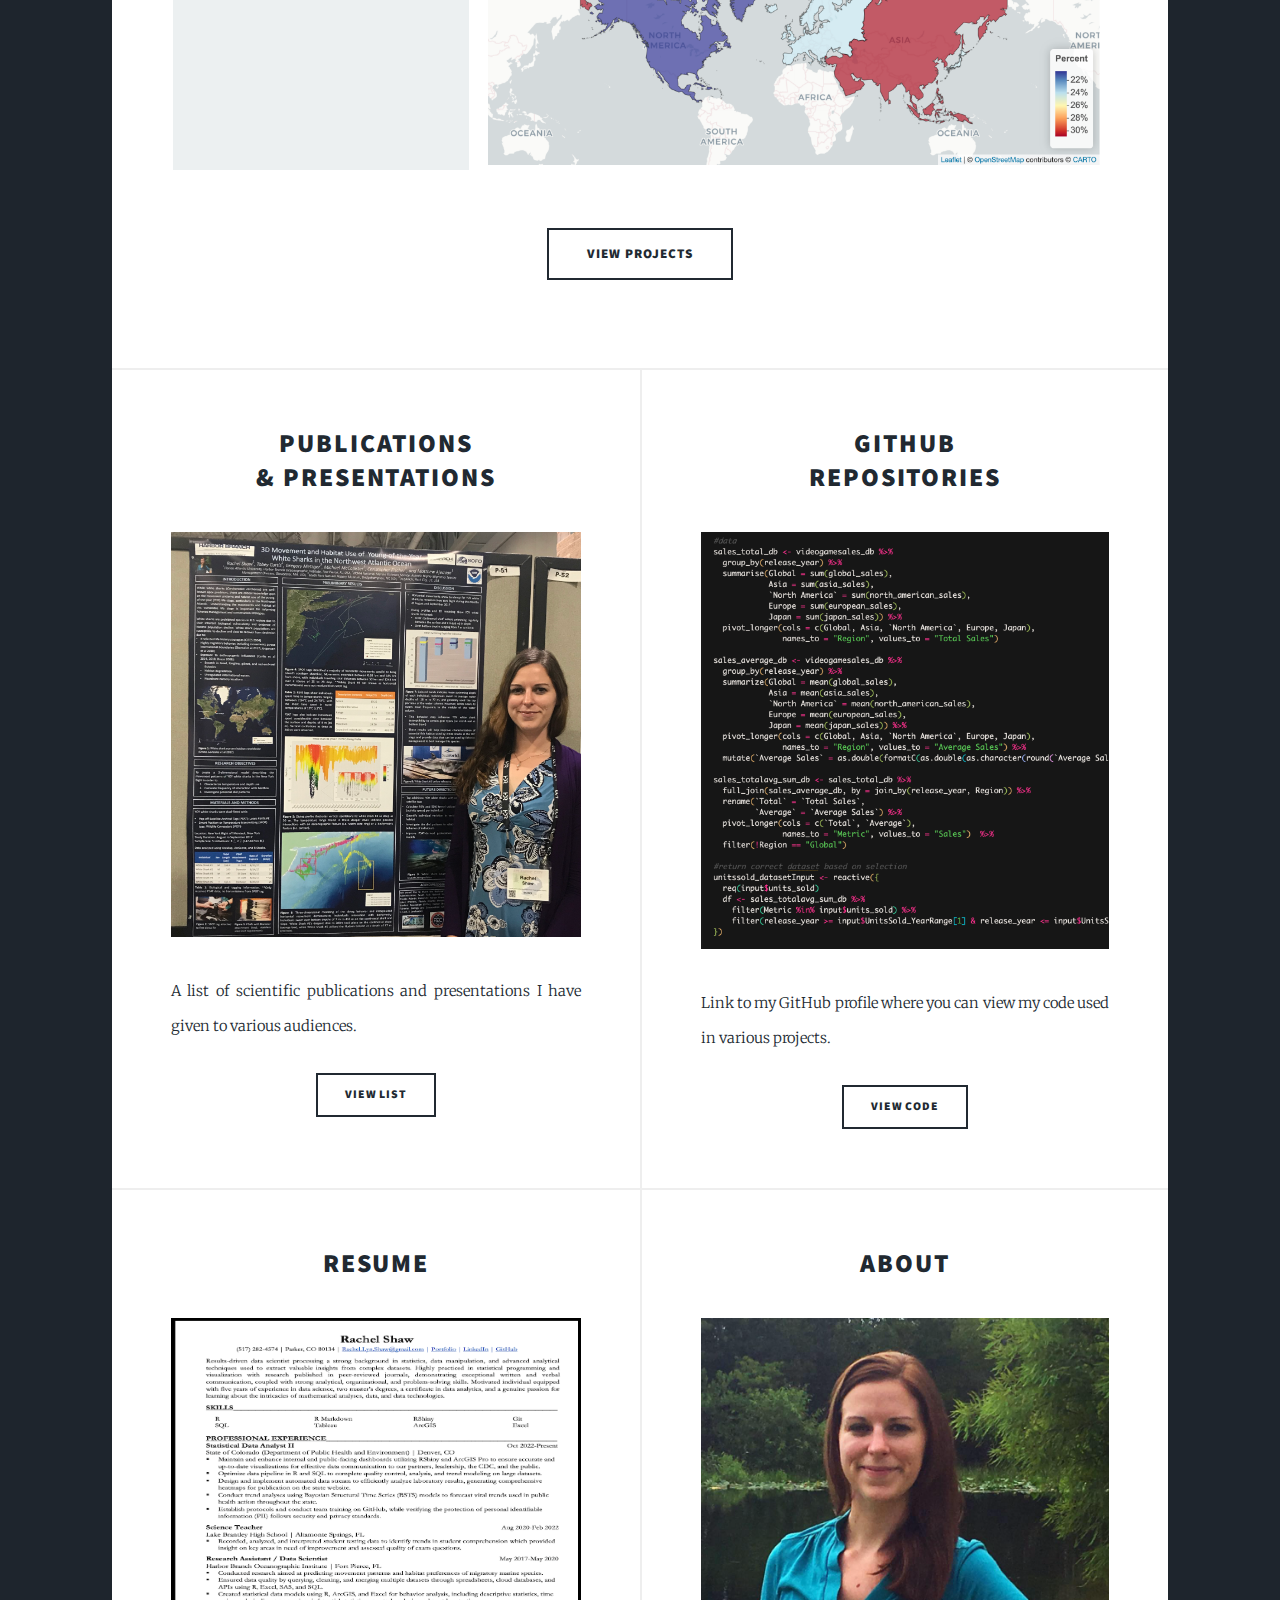
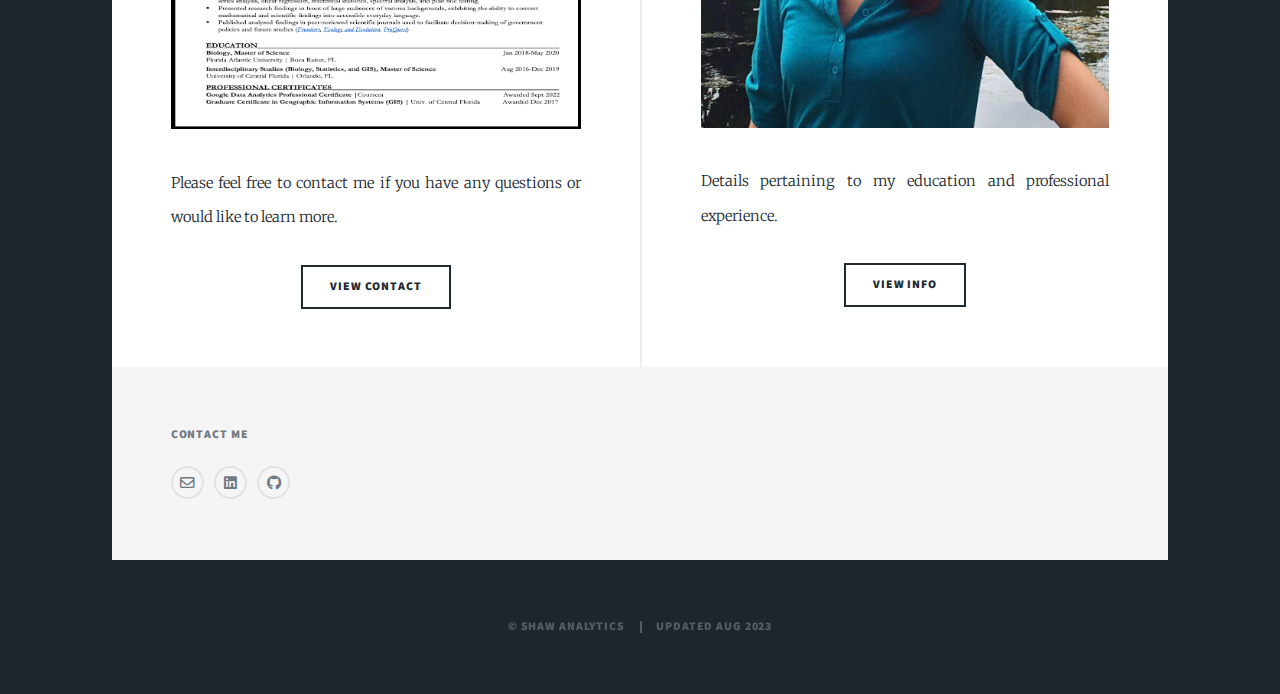
==== commit ed7c6193: "Update index.html" ====
--- a/index.html
+++ b/index.html
@@ -25,7 +25,11 @@
 					<div id="intro">
 						<h1>Rachel Shaw</h1><br />
 						<h2>Analytics. Visualization. Science.</h2>
-						<p>Welcome to my homepage. I am a data scientist and visualizaton specialist currently working as a Statistical Data Analyst II for the State of Colorado Department of Public Health and Environment.</p>
+						<p>Welcome! I am a data scientist and visualization specialist with a strong background in statistical analysis and
+						data storytelling. Currently, I serve as a <b>Statistical Data Analyst II</b> for the <b>State of Colorado Department of Public
+						Health and Environment</b>, where I leverage data-driven insights to support public health initiatives. My expertise lies
+						in transforming complex datasets into clear, impactful visualizations that drive informed decision-making.
+						Explore my portfolio to see how I bring data to life.</p>
 						<section>
 							<ul class="icons alt">
 								<li><a href="mailto: rachel.lyn.shaw@gmail.com" class="icon fa-envelope"><span class="label">Email</span></a></li>
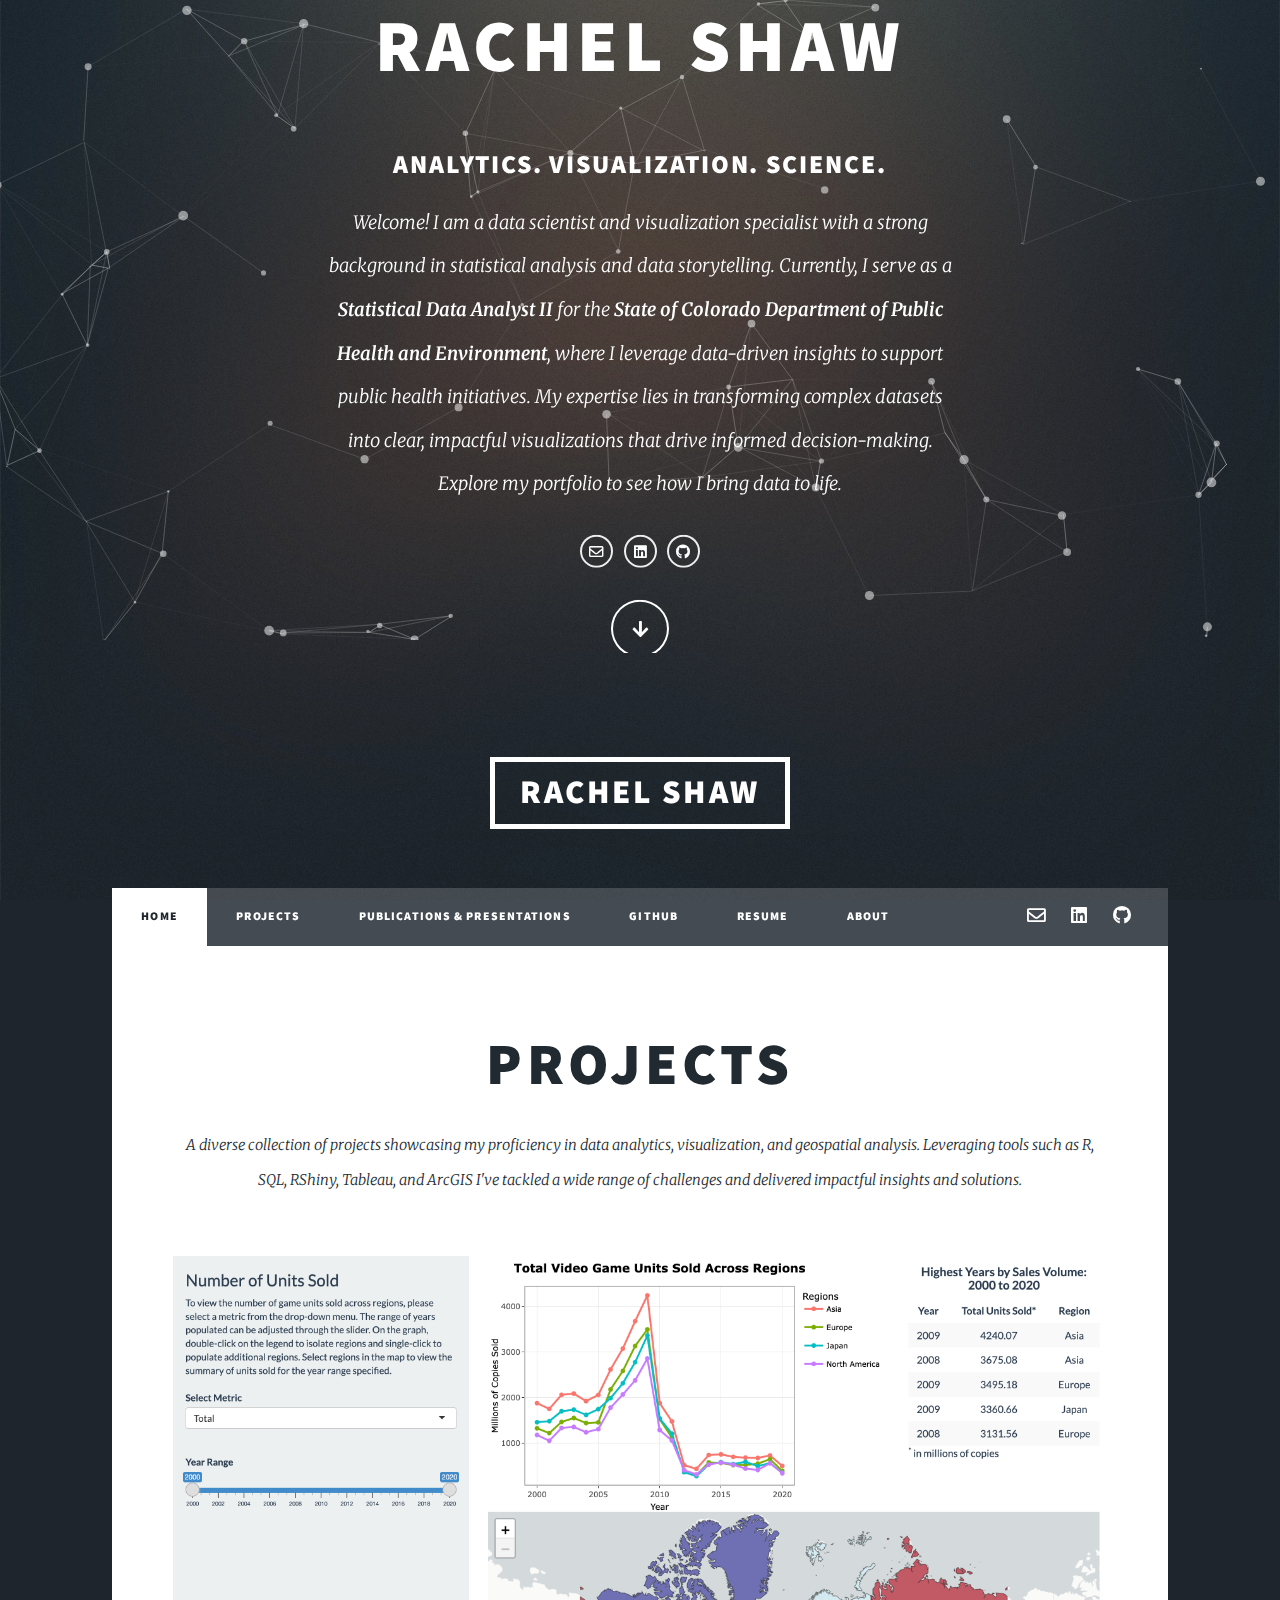
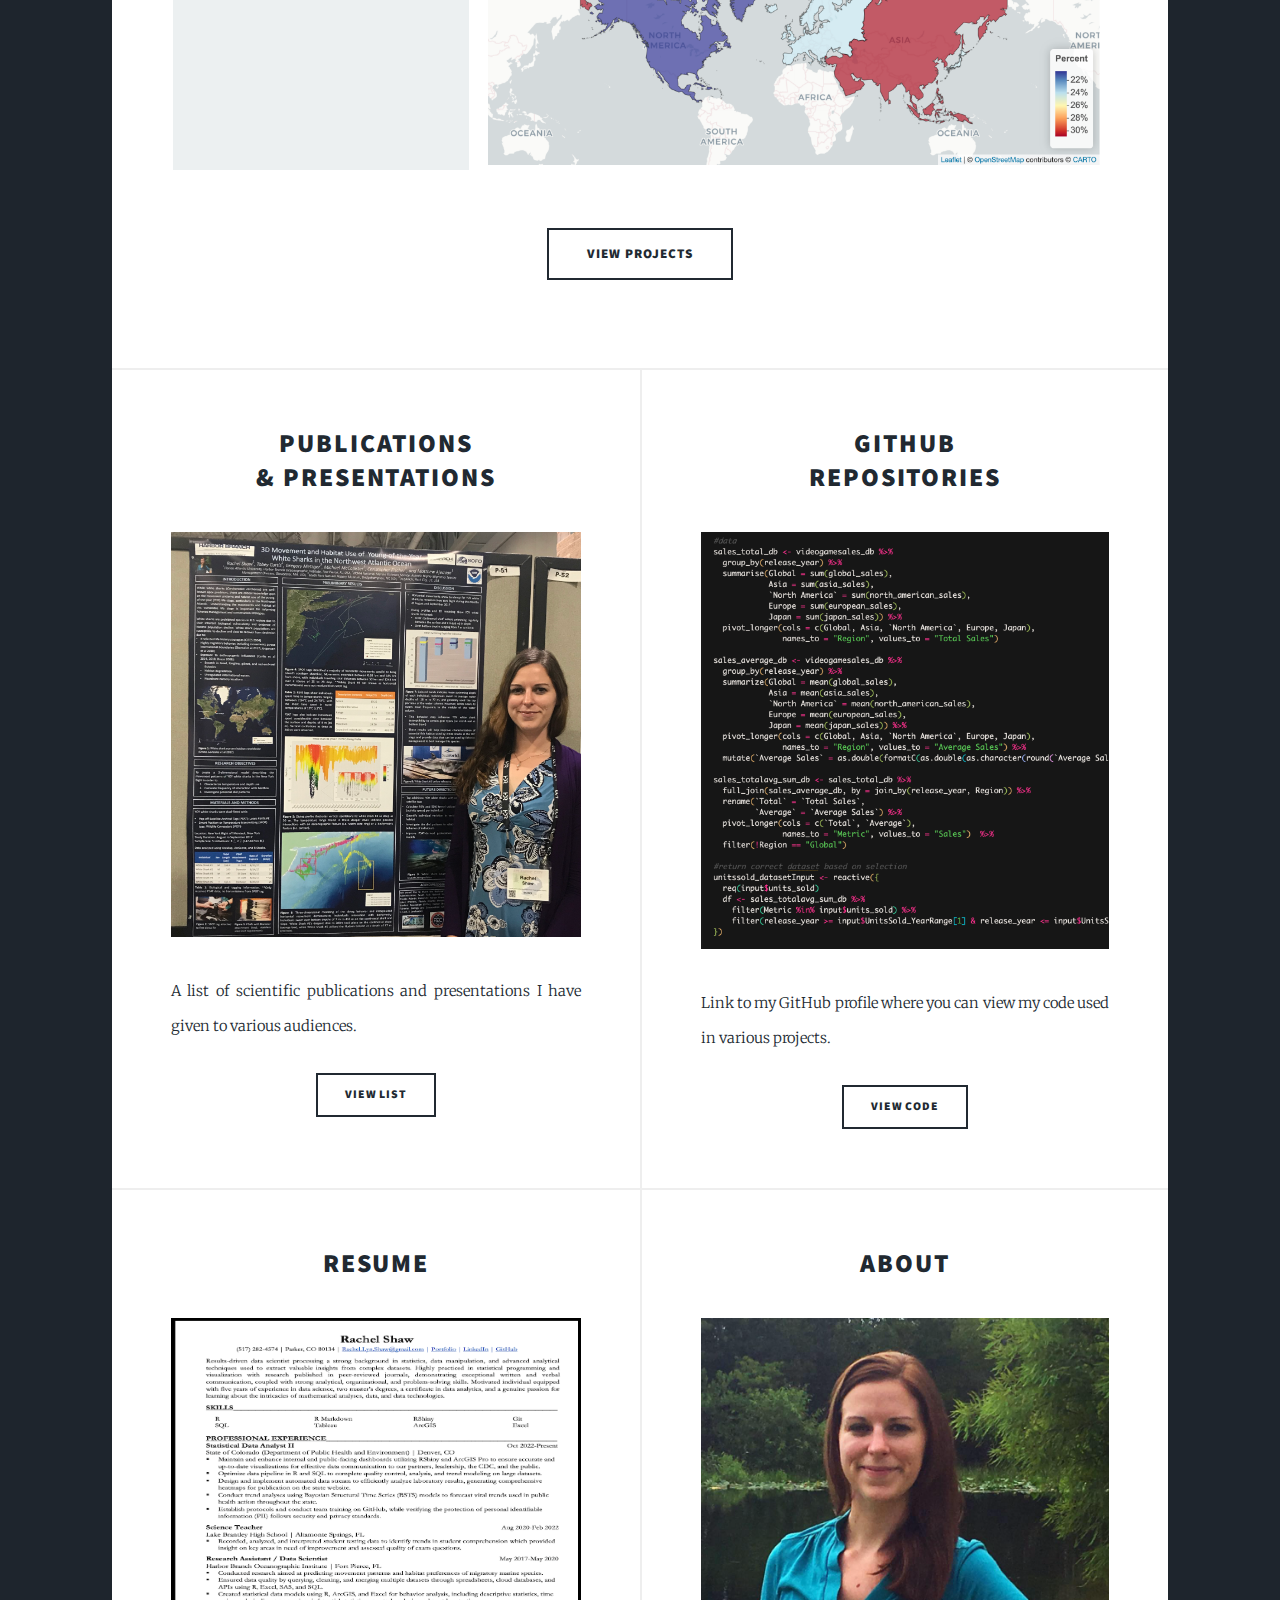
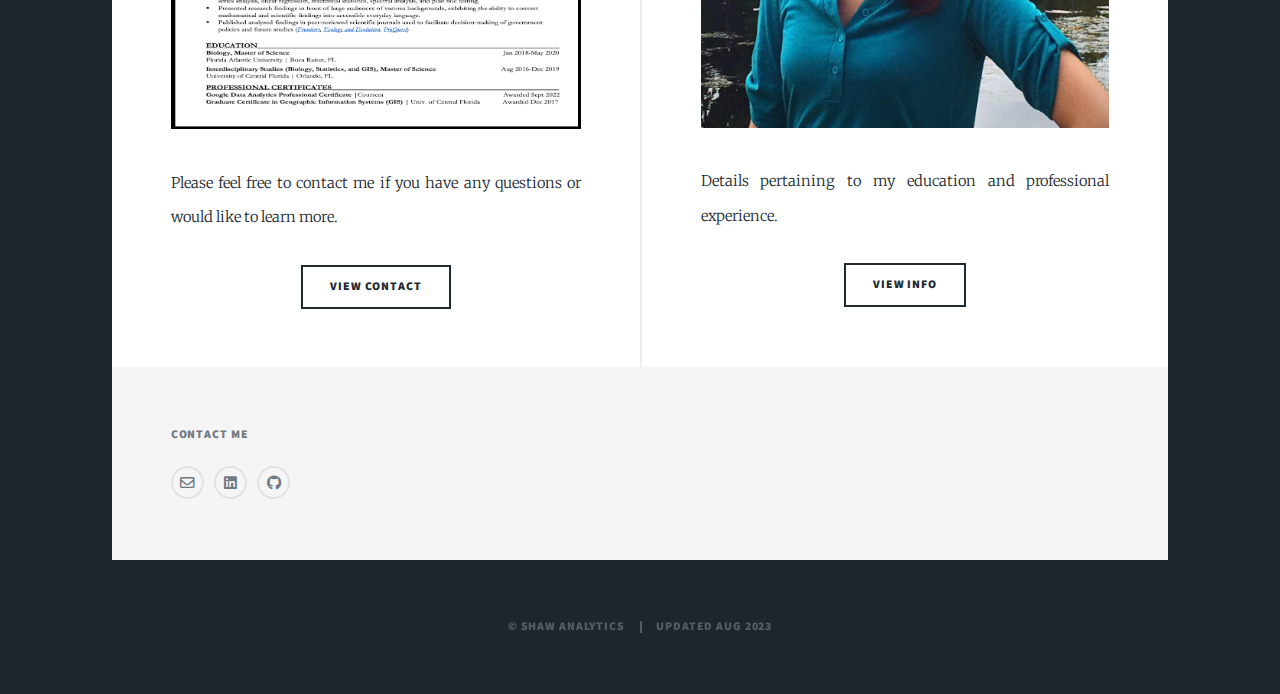
==== commit 64354479: "Update index.html" ====
--- a/index.html
+++ b/index.html
@@ -77,7 +77,7 @@
 							<header class="major">
 								<h2><a href="Projects.html">Projects<br />
 								</a></h2>
-								<p>A diverse collection of projects showcasing my proficieny in data analytics, visualization, and geospatial analysis. Leveraging tools such as R, SQL, RShiny, Tableau, and ArcGIS I've tackled a wide range of challenges and delivered impactful insights and solutions.</p>
+								<p>A diverse collection of projects showcasing my proficiency in data analytics, visualization, and geospatial analysis. Leveraging tools such as R, SQL, RShiny, Tableau, and ArcGIS I've tackled a wide range of challenges and delivered impactful insights and solutions.</p>
 							</header>
 							<a href="Projects.html" class="image main"><img src="images/dashboardexample.png" alt="" /></a>
 							<ul class="actions special">
